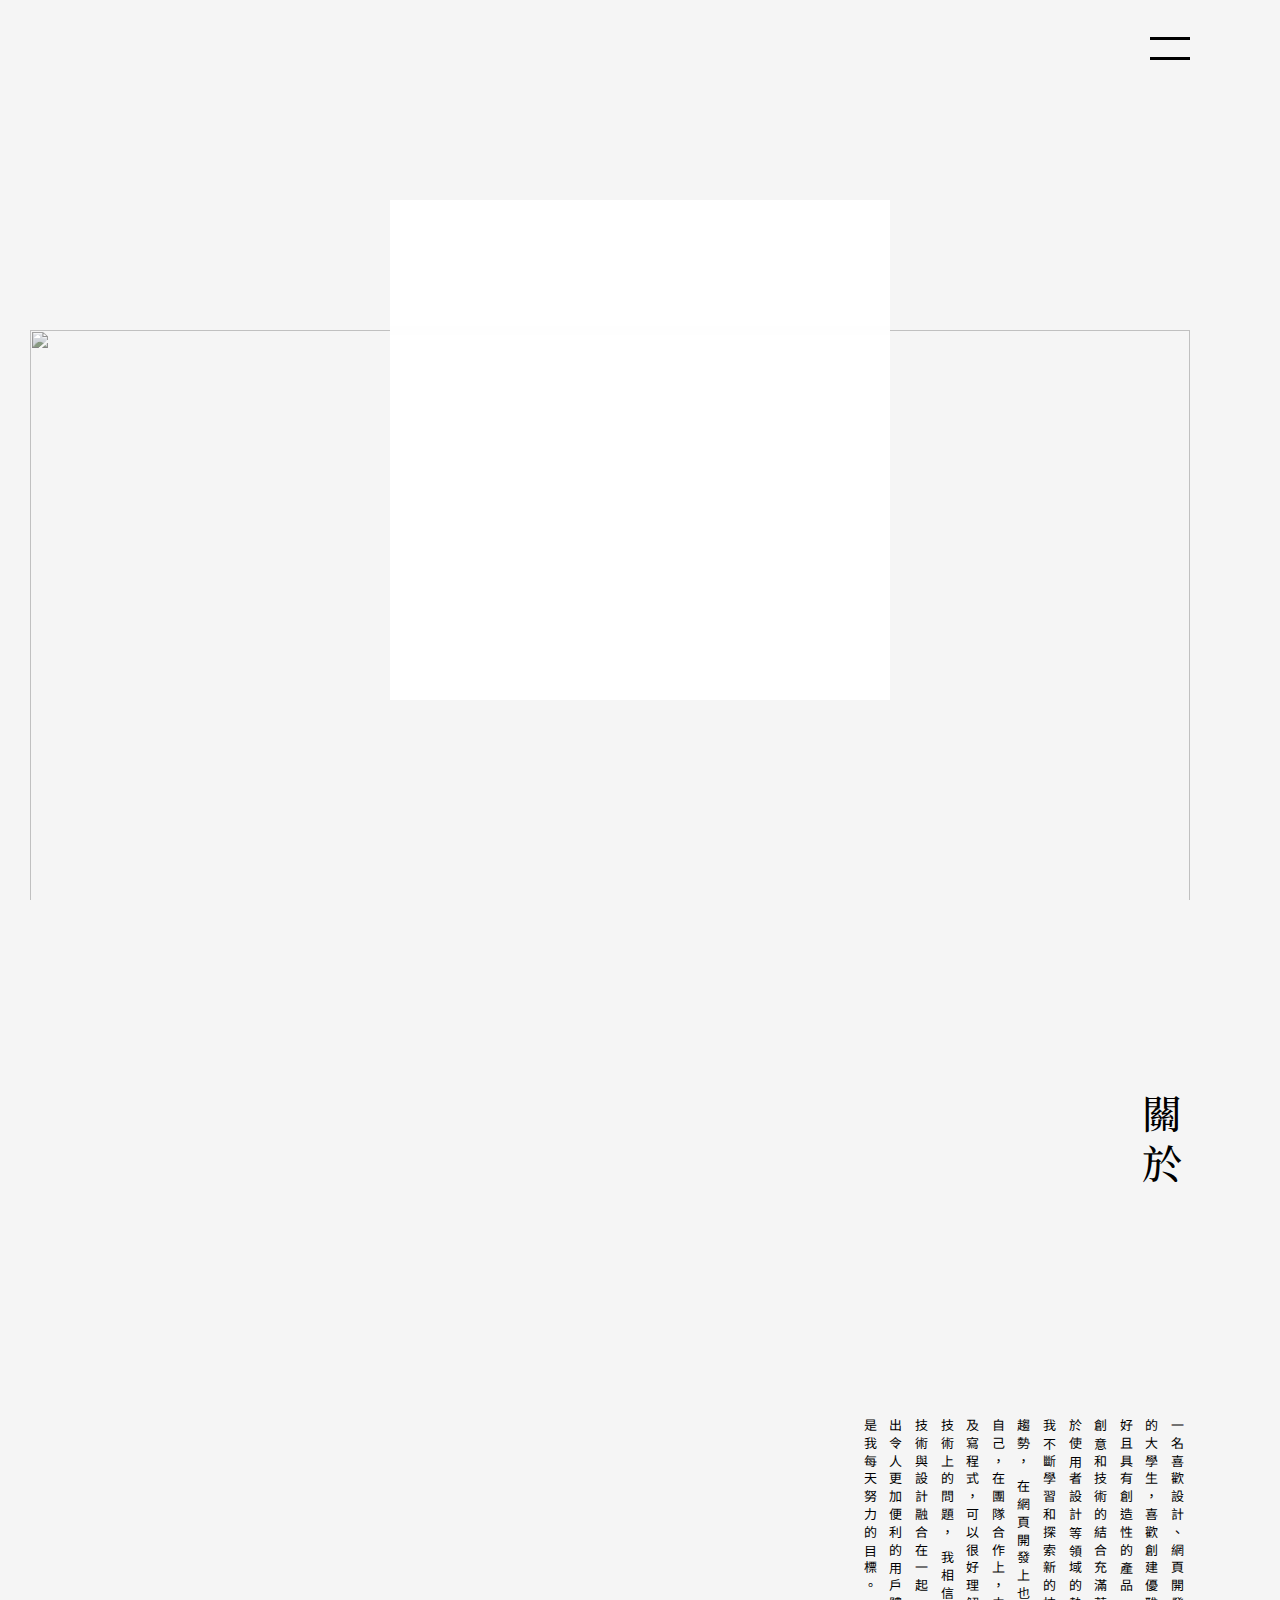
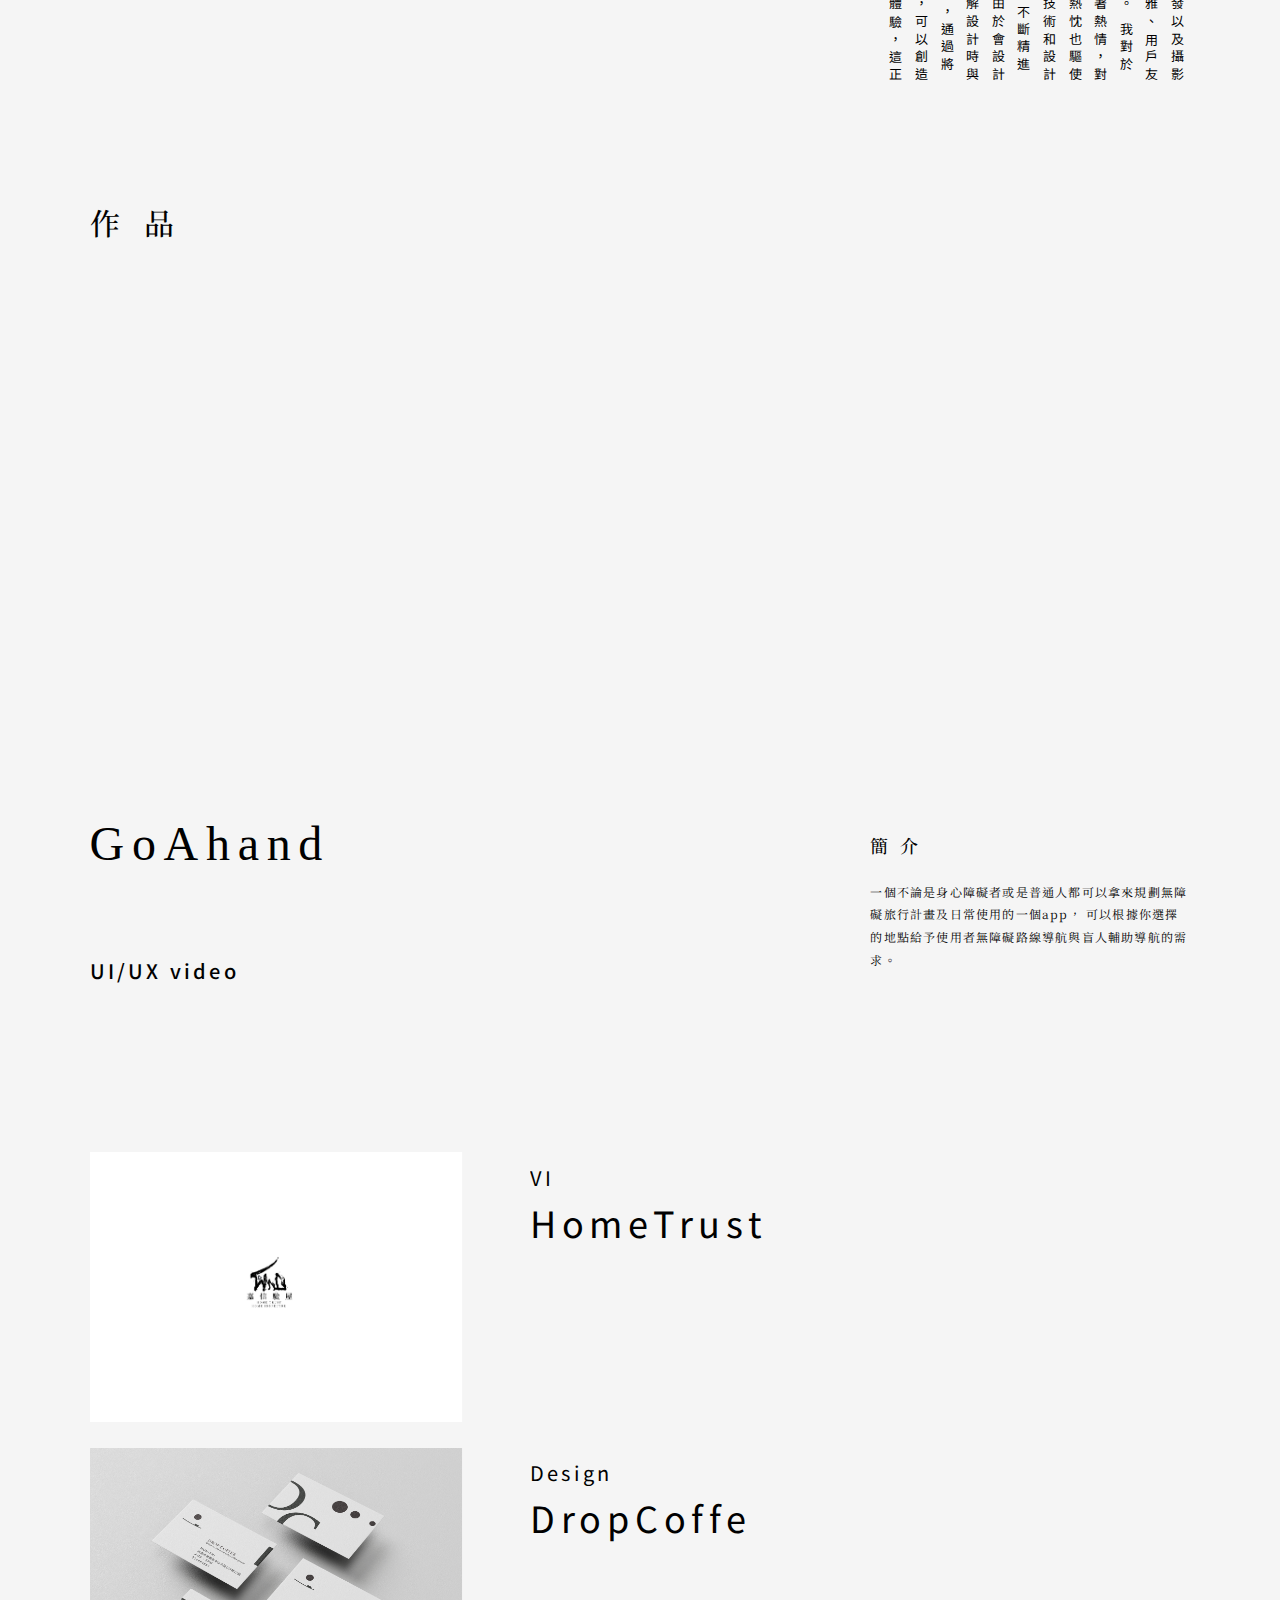
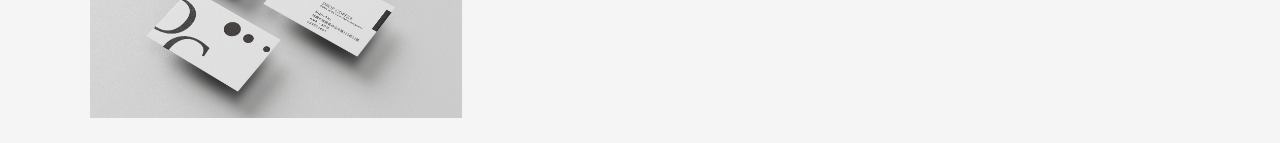
==== index.html @ 70785b29 "v.1.0.0" ====
<!DOCTYPE html>
<html lang="en">
<head>
    <meta charset="UTF-8">
    <meta name="viewport" content="width=device-width, initial-scale=1.0">
    <title>nagi</title>
    <link rel="stylesheet" href="style/init.css">
    <link rel="stylesheet" href="style/header.css">
    <link rel="stylesheet" href="style/HomePage/landinPage.css">
    <link rel="stylesheet" href="style/AboutPage/about.css">
    <link rel="stylesheet" href="style/HomePage/homePageWorks.css">
    <link rel="stylesheet" href="style/HomePage/mainWorks.css">
    <link rel="stylesheet" href="style/HomePage/secWorks.css">
</head>
<body>
    <header>
        <input type="checkbox" id="check" >
        <label  id="hamBox" for="check" onclick="handleF()">

            <div id="hamberger1"></div>
            <div id="hamberger2"></div>
        </label >
    </header>
    <div  class="headerPage">
        <div class="headerContentBox">
          
          <a href="#" >首頁</a>
          <a href="#" >Home</a>
        </div>
        <div class="headerContentBox">
          
            <a  href="#">關於</a>
            <a  href="#">ABout</a>
        </div>
        <div class="headerContentBox">
            <a  href="#" >作品</a>
            <a  href="#" >Works</a>
        </div>
        <div class="headerContentBox">
            <a href="#">聯絡</a>
            <a href="#">contact</a>
        </div>
        <div class="headerContentBox2">
            <a href="#">IG</a>
            <a href="#">Behance</a>
        </div>
    </div>

    <div class="lendingPage" >
        <img  class="scrollBox landingPageSpeed" src="assets/me_1.jpg" alt="" id="imgBox"   data-speed="3">
        <div id="textBox" class="scrollBox"  >
            <div id="textBoxTitle" class=" landingPageSpeed" data-speed="20">
              <h3>CHUN-CHIEH</h3>
              <h3>Liang</h3>
            </div>
            <div id="textBoxContent"  class=" landingPageSpeed" data-speed="10" >
              <h5>UX/UI</h5>
              <h5>Font-End Developer</h5>
            </div>
        </div>
    </div>

    <div id="homePageAbout" >
        <p id="homePageTittle" >關於</p>
        <p id="homePageContent">
            一名喜歡設計、網頁開發以及攝影的大學生，喜歡創建優雅、用戶友好且具有創造性的產品。
            我對於創意和技術的結合充滿著熱情，對於使用者設計等領域的熱忱也驅使我不斷學習和探索新的技術和設計趨勢，
            在網頁開發上也不斷精進自己，在團隊合作上，由於會設計及寫程式，可以很好理解設計時與技術上的問題，
            我相信，通過將技術與設計融合在一起，可以創造出令人更加便利的用戶體驗，這正是我每天努力的目標。
        </p>
    </div>
    <div id="homePageWorks">
        <p id="homePageWorksBigTitle">作品</p>

        <div class="MainworkTwoBox">
            <div class="MainWork">
                <a href="#" class="MainWorkVideoBox">
                    <p class="MainWorkVideoMore">more</p>
                    <video src="assets/video/goAhand_1.mp4" autoplay muted loop></video>
                </a>
        
                <a  class="MainWorkContent">
                    <div class="MainworkTitleBox">
                        <p class="MainworkTitleMain">GoAhand</p>
                        <p class="MainworkTitleSub">UI/UX video</p>
                    </div>
                    <div class="MainworkConceptBox">
                        <p class="MainworkConcept">簡介</p>
                        <p class="MainworkConceptContent">
                            一個不論是身心障礙者或是普通人都可以拿來規劃無障礙旅行計畫及日常使用的一個app，
                            可以根據你選擇的地點給予使用者無障礙路線導航與盲人輔助導航的需求。
        
                        </p>
                    </div>
                </a>
            </div>
        </div>
    
        <div class="sec">
            <div class="secWork" id="secWork1" >
                <a href="#" class="secWorkVideoBox secWorkSpeed1" data-speed="1.5">
                    <img src="assets/images/VI/HomeTrust/VI.jpg" alt="">
                </a>
                <a href="#" class="secWorkContentBox secWorkSpeed1" data-speed="1.5">
                    <p class="secWorkSubTitle">VI</p>
                    <p class="secWorkTitle">HomeTrust</p>
    
                    <div class="secWorkMore">更多</div>
    
    
                </a>
            </div>
        </div>

        <div class="sec">
            <div class="secWork" id="secWork2" >
                <a href="#" class="secWorkVideoBox secWorkSpeed2" data-speed="1.5">
                    <img src="assets/images/VI/Drop/Drop16.jpg" alt="">
                </a>
                <a href="#" class="secWorkContentBox secWorkSpeed2" data-speed="1.5">
                    <p class="secWorkSubTitle">Design</p>
                    <!-- <p class="secWorkTitle" style="font-family: Noto Serif TC">楓茶米</p> -->
                    <p class="secWorkTitle" >DropCoffe</p>
                    <div class="secWorkMore">更多</div>


                </a>
            </div>
        </div>
    </div>


    




    <script src="https://cdn.jsdelivr.net/npm/gsap@3.12.5/dist/gsap.min.js"></script>
    <script src="https://cdn.jsdelivr.net/npm/gsap@3.12.5/dist/ScrollTrigger.min.js"></script>
    <script src="https://unpkg.com/@studio-freight/lenis@1.0.42/dist/lenis.min.js"></script> 
    <script src="js/init.js"></script>
    <script src="js/header.js"></script>
    <script src="js/HomePage/landingPage.js"></script>
    <script src="js/AboutPage/about.js"></script>
    <script src="js/HomePage/mainWorks.js"></script>
    <script src="js/HomePage/secWorks.js"></script>
</body>
</html>
---- style/init.css ----
@import url("https://fonts.googleapis.com/css2?family=Noto+Sans+TC:wght@100..900&family=Noto+Serif+TC&display=swap");
@import url("https://fonts.googleapis.com/css2?family=Noto+Sans+TC:wght@100..900&display=swap");
html.lenis, html.lenis body {
  height: auto;
}

.lenis.lenis-smooth {
  scroll-behavior: auto !important;
}

.lenis.lenis-smooth [data-lenis-prevent] {
  overscroll-behavior: contain;
}

.lenis.lenis-stopped {
  overflow: hidden;
}

.lenis.lenis-scrolling iframe {
  pointer-events: none;
}

* {
  padding: 0;
  margin: 0;
  box-sizing: border-box;
}

body {
  background-color: #F5F5F5;
}/*# sourceMappingURL=init.css.map */
---- style/header.css ----
header {
  /* overflow: hidden; */
  position: fixed;
  width: 100%;
  height: 40px;
  z-index: 20;
  display: flex;
  justify-content: flex-end;
  top: 0;
  left: 0;
}
header input {
  display: none;
  overflow: hidden;
}
header #hamBox {
  position: relative;
  width: 40px;
  height: 40px;
  /* background-color: aliceblue; */
  /* margin:3% 7% 0% 0%; */
  top: 3dvh;
  right: 7%;
  z-index: 20;
  cursor: pointer;
  /* &:active > #hamberger{
      background-color:chartreuse;
  } */
}
header #hamBox #hamberger1 {
  position: absolute;
  content: "";
  width: 40px;
  height: 3px;
  background-color: black;
  top: 10px;
  z-index: 20;
  transform: rotate(0deg);
  transition-property: top, transform;
  transition-delay: 0.5s, 0s;
  transition-duration: 1s;
}
header #hamBox #hamberger2 {
  position: absolute;
  content: "";
  top: 30px;
  width: 40px;
  height: 3px;
  background-color: black;
  z-index: 20;
  transform: rotate(0deg);
  transition-property: top, transform;
  transition-delay: 0.5s, 0s;
  transition-duration: 1s;
}
header input:checked + #hamBox > #hamberger1 {
  top: 20px;
  transform: rotate(45deg);
  /* transition-property:top,transform;

  transition-duration:1s ; */
  transition-delay: 0s, 0.5s;
}
header input:checked + #hamBox > #hamberger2 {
  top: 20px;
  transform: rotate(-45deg);
  transition-delay: 0s, 0.5s;
}

.headerPage {
  overflow: hidden;
  width: 100%;
  opacity: 0;
  height: 0dvh;
  padding: 0;
  margin: 0;
  position: fixed;
  top: 0;
  z-index: 9;
  background-color: #F5F5F5;
  font-family: "Noto Serif TC", serif;
  display: flex;
  flex-direction: column;
  justify-content: flex-end;
  align-items: flex-end;
  /* animation */
  transition-property: opacity, height;
  transition-delay: 0.1s, 0s;
  transition-duration: 1s;
}
.headerPage .headerContentBox {
  position: relative;
  /* background-color: violet; */
  width: 100dvw;
  /* height: 20dvh; */
  display: flex;
  flex-direction: column;
  /* justify-content: end; */
  align-items: flex-end;
  right: 7%;
  bottom: 3dvh;
  color: black;
}
.headerPage .headerContentBox a {
  width: 50%;
  list-style: none;
  color: black;
  text-decoration: none;
  display: flex;
  justify-content: flex-end;
}
.headerPage .headerContentBox a:nth-child(1) {
  position: relative;
  font-size: 20px;
  font-style: normal;
  font-weight: 400;
  line-height: normal;
  letter-spacing: 15px;
  left: 15px;
  margin: 0;
}
.headerPage .headerContentBox a:nth-child(2) {
  position: relative;
  font-size: 20px;
  font-style: normal;
  font-weight: 400;
  line-height: normal;
  letter-spacing: 3px;
  margin: 0;
}
.headerPage .headerContentBox + .headerContentBox {
  margin-top: 7dvh;
}
.headerPage .headerContentBox2 {
  /* background-color: violet; */
  position: relative;
  width: 20dvw;
  /* background-color: antiquewhite; */
  height: 10dvh;
  display: flex;
  flex-direction: row;
  justify-content: flex-end;
  align-items: flex-end;
  /* margin: 0% 7% 3% 0%;*/
  right: 7%;
  bottom: 4dvh;
}
.headerPage .headerContentBox2 a {
  width: 50%;
  list-style: none;
  color: black;
  text-decoration: none;
  display: flex;
  justify-content: flex-end;
  position: relative;
  font-size: 16px;
  font-style: normal;
  font-weight: 400;
  line-height: normal;
  letter-spacing: 3px;
  margin: 0;
  padding: 0;
}
.headerPage .headerContentBox2 a + a {
  margin: 0 0px 0 40px;
}
@media (max-width: 992px) {
  .headerPage .headerContentBox2 a + a {
    margin: 0 0px 0 80px;
  }
}
@media (max-width: 576px) {
  .headerPage .headerContentBox2 a + a {
    margin: 0 1px 0 100px;
  }
}

.headerPageAct {
  height: 100dvh;
  opacity: 1;
  transition-property: opacity, height;
  transition-delay: 0s, 0.1s;
  transition-duration: 1s;
}/*# sourceMappingURL=header.css.map */
---- style/HomePage/landinPage.css ----
.lendingPage {
  overflow: hidden;
  background-color: #F5F5F5;
  width: 100%;
  height: 100dvh;
  overflow: hidden;
  position: relative;
  display: flex;
  justify-content: center;
  align-items: center;
}
.lendingPage img {
  height: calc(100dvh - 60px);
  width: calc(100% - 60px);
  -o-object-fit: cover;
     object-fit: cover;
  filter: grayscale(80%);
  position: absolute;
  background-position: bottom center;
}
.lendingPage #textBox {
  width: 500px;
  height: 500px;
  background: rgba(255, 255, 255, 0.93);
  -webkit-backdrop-filter: blur(3.4500000477px);
          backdrop-filter: blur(3.4500000477px);
  position: relative;
  margin: 0%;
  padding: 2% 3% 3% 3%;
  overflow: hidden;
  display: flex;
  flex-direction: column;
  justify-content: space-between;
  background-position: bottom center;
}
.lendingPage #textBox #textBoxTitle {
  width: 100%;
  height: 20%;
  margin: 0%;
  position: relative;
}
.lendingPage #textBox #textBoxTitle h3 {
  margin: 0%;
  padding: 0%;
  font-size: 2.5rem;
  letter-spacing: 0.1rem;
  font-family: "Noto Sans TC", sans-serif;
}
.lendingPage #textBox #textBoxContent {
  width: 100%;
  height: 30%;
  display: flex;
  flex-direction: column;
  justify-content: flex-end;
  align-items: flex-end;
  position: relative;
}
.lendingPage #textBox #textBoxContent h5 {
  margin: 0%;
  padding: 0%;
  font-size: 1.5rem;
  letter-spacing: 0.1rem;
  font-family: "Noto Sans TC", sans-serif;
}/*# sourceMappingURL=landinPage.css.map */
---- style/AboutPage/about.css ----
#homePageAbout {
  background-color: #F5F5F5;
  width: 100%;
  height: 100dvh;
  display: flex;
  flex-direction: column;
  align-items: flex-end;
  justify-content: space-around;
  overflow: hidden;
}
#homePageAbout #homePageTittle {
  /* background-color: green; */
  position: relative;
  right: 7%;
  margin: 0;
  writing-mode: vertical-lr;
  width: 20%;
  height: 20%;
  letter-spacing: 0.6rem;
  font-family: "Noto Serif TC";
  font-size: 40px;
  font-style: normal;
  font-weight: 500;
  display: flex;
  align-items: flex-end;
  justify-content: flex-end;
}
@media (max-width: 576px) {
  #homePageAbout #homePageTittle {
    font-size: 36px;
  }
}
#homePageAbout #homePageContent {
  /* background-color: green; */
  right: 7%;
  position: relative;
  width: 20%;
  height: 30%;
  margin: 0;
  writing-mode: vertical-rl;
  font-family: "Noto Sans TC";
  font-size: 13px;
  font-style: normal;
  letter-spacing: 0.3rem;
  line-height: 1.6rem;
}
@media (max-width: 576px) {
  #homePageAbout #homePageContent {
    font-size: 12px;
    width: 80%;
    height: 40%;
    letter-spacing: 0.3rem;
    line-height: 1.4rem;
    writing-mode: horizontal-tb;
  }
}
@media (max-width: 280px) {
  #homePageAbout #homePageContent {
    font-size: 10px;
    width: 80%;
    height: 40%;
    letter-spacing: 0.3rem;
    line-height: 1.4rem;
    writing-mode: horizontal-tb;
  }
}/*# sourceMappingURL=about.css.map */
---- style/HomePage/homePageWorks.css ----
#homePageWorks {
  position: relative;
  width: 100%;
  overflow: hidden;
  background-color: #F5F5F5;
}
#homePageWorks #homePageWorksBigTitle {
  /* background-color: yellow; */
  overflow: hidden;
  width: 100%;
  display: flex;
  align-items: flex-start;
  height: 15dvh;
  position: relative;
  left: 7%;
  padding: 0;
  margin: 0;
  font-family: "Noto Serif TC";
  font-size: 30px;
  font-style: normal;
  font-weight: 500;
  letter-spacing: 24.84px;
}
@media (max-width: 768px) {
  #homePageWorks #homePageWorksBigTitle {
    align-items: center;
  }
}/*# sourceMappingURL=homePageWorks.css.map */
---- style/HomePage/mainWorks.css ----
.MainworkTwoBox {
  position: relative;
  width: 100%;
  /* height: 100dvh; */
  overflow: hidden;
  margin-bottom: 15dvh;
}
@media (max-width: 992px) {
  .MainworkTwoBox {
    margin-bottom: 10dvh;
  }
}
@media (max-width: 768px) {
  .MainworkTwoBox {
    margin-bottom: 5dvh;
  }
}
@media (max-width: 576px) {
  .MainworkTwoBox {
    margin-bottom: 0dvh;
    /* height: 50dvh; */
  }
}
.MainworkTwoBox .MainWork {
  position: relative;
  width: 100%;
  /* height: 100dvh; */
  overflow: hidden;
  display: flex;
  flex-direction: column;
  justify-content: center;
  align-items: center;
}
.MainworkTwoBox .MainWork .MainWorkVideoBox {
  position: relative;
  width: 86%;
  height: 35dvw;
  overflow: hidden;
  display: flex;
  border-radius: 50px;
  justify-content: center;
  align-items: center;
  color: #000;
  text-decoration: none;
}
@media (max-width: 576px) {
  .MainworkTwoBox .MainWork .MainWorkVideoBox {
    border-radius: 15px;
  }
}
.MainworkTwoBox .MainWork .MainWorkVideoBox .MainWorkVideoMore {
  opacity: 0;
  position: absolute;
  display: flex;
  justify-content: center;
  align-items: center;
  right: 3%;
  bottom: 5%;
  z-index: 5;
  color: rgba(255, 255, 255, 0.8039215686);
  margin: 0;
  font-family: "Noto Sans TC";
  font-size: 16px;
  font-style: normal;
  font-weight: 300;
  line-height: 190%; /* 38px */
  letter-spacing: 1px;
  background-color: rgba(0, 0, 0, 0.6274509804);
  /* padding: 2px 20px 2px 20px; */
  height: 80px;
  width: 80px;
  border-radius: 100%;
  transition: opacity 0.5s ease-in-out;
}
@media (max-width: 768px) {
  .MainworkTwoBox .MainWork .MainWorkVideoBox .MainWorkVideoMore {
    font-size: 14px;
    height: 60px;
    width: 60px;
  }
}
@media (max-width: 576px) {
  .MainworkTwoBox .MainWork .MainWorkVideoBox .MainWorkVideoMore {
    font-size: 10px;
    height: 50px;
    width: 50px;
  }
}
.MainworkTwoBox .MainWork .MainWorkVideoBox .MainWorkVideoMore:hover + video {
  transform: scale(1.05);
  filter: grayscale(0%);
}
.MainworkTwoBox .MainWork .MainWorkVideoBox video {
  position: relative;
  width: 100%;
  height: auto;
  border-radius: 25px;
  bottom: 32%;
  background-position: bottom bottom;
  -o-object-fit: fill;
     object-fit: fill;
  border-radius: 50px;
  filter: grayscale(95%);
  transform: scale(1);
  transition: all 1s ease-in-out;
}
@media (max-width: 576px) {
  .MainworkTwoBox .MainWork .MainWorkVideoBox video {
    border-radius: 15px;
  }
}
.MainworkTwoBox .MainWork .MainWorkVideoBox video:hover {
  transform: scale(1.05);
  filter: grayscale(0%);
}
.MainworkTwoBox .MainWork .MainWorkVideoBox:hover .MainWorkVideoMore {
  opacity: 1;
}
.MainworkTwoBox .MainWork .MainWorkContent {
  width: 100%;
  height: 20dvh;
  position: relative;
  text-decoration: none;
  color: black;
  display: flex;
  flex-direction: row;
  justify-content: space-between;
  align-items: center;
  margin: 3dvh 0dvh 3dvh 0dvh;
}
@media (max-width: 768px) {
  .MainworkTwoBox .MainWork .MainWorkContent {
    height: 20dvh;
  }
}
@media (max-width: 576px) {
  .MainworkTwoBox .MainWork .MainWorkContent {
    height: 24dvh;
    flex-direction: column;
    justify-content: space-evenly;
    margin: 0%;
  }
}
@media (max-width: 376px) {
  .MainworkTwoBox .MainWork .MainWorkContent {
    height: 30dvh;
    flex-direction: column;
    justify-content: space-evenly;
    margin: 0%;
  }
}
.MainworkTwoBox .MainWork .MainWorkContent .MainworkTitleBox {
  position: relative;
  width: 40%;
  height: 100%;
  display: flex;
  flex-direction: column;
  justify-content: space-between;
  left: 7%;
}
@media (max-width: 576px) {
  .MainworkTwoBox .MainWork .MainWorkContent .MainworkTitleBox {
    width: 100%;
    height: 20%;
  }
}
.MainworkTwoBox .MainWork .MainWorkContent .MainworkTitleBox .MainworkTitleMain {
  font-family: "Noto Sans SC";
  font-size: 48px;
  font-style: normal;
  font-weight: 500;
  line-height: 140%; /* 67.2px */
  letter-spacing: 7.68px;
  margin: 0%;
}
@media (max-width: 992px) {
  .MainworkTwoBox .MainWork .MainWorkContent .MainworkTitleBox .MainworkTitleMain {
    font-size: 40px;
  }
}
@media (max-width: 768px) {
  .MainworkTwoBox .MainWork .MainWorkContent .MainworkTitleBox .MainworkTitleMain {
    font-size: 36px;
  }
}
@media (max-width: 576px) {
  .MainworkTwoBox .MainWork .MainWorkContent .MainworkTitleBox .MainworkTitleMain {
    font-size: 32px;
  }
}
@media (max-width: 376px) {
  .MainworkTwoBox .MainWork .MainWorkContent .MainworkTitleBox .MainworkTitleMain {
    font-size: 20px;
  }
}
.MainworkTwoBox .MainWork .MainWorkContent .MainworkTitleBox .MainworkTitleSub {
  margin: 0%;
  color: #000;
  font-family: "Noto Sans TC";
  font-size: 20px;
  font-style: normal;
  font-weight: 500;
  line-height: 190%; /* 38px */
  letter-spacing: 3.2px;
}
@media (max-width: 992px) {
  .MainworkTwoBox .MainWork .MainWorkContent .MainworkTitleBox .MainworkTitleSub {
    font-size: 16px;
  }
}
@media (max-width: 768px) {
  .MainworkTwoBox .MainWork .MainWorkContent .MainworkTitleBox .MainworkTitleSub {
    font-size: 14px;
  }
}
@media (max-width: 576px) {
  .MainworkTwoBox .MainWork .MainWorkContent .MainworkTitleBox .MainworkTitleSub {
    font-size: 10px;
  }
}
@media (max-width: 376px) {
  .MainworkTwoBox .MainWork .MainWorkContent .MainworkTitleBox .MainworkTitleSub {
    font-size: 10px;
  }
}
.MainworkTwoBox .MainWork .MainWorkContent .MainworkConceptBox {
  position: relative;
  right: 7%;
  width: 25%;
  height: 100%;
  display: flex;
  flex-direction: column;
  justify-content: space-evenly;
  align-items: flex-start;
}
@media (max-width: 992px) {
  .MainworkTwoBox .MainWork .MainWorkContent .MainworkConceptBox {
    width: 25%;
  }
}
@media (max-width: 768px) {
  .MainworkTwoBox .MainWork .MainWorkContent .MainworkConceptBox {
    width: 30%;
  }
}
@media (max-width: 576px) {
  .MainworkTwoBox .MainWork .MainWorkContent .MainworkConceptBox {
    width: 86%;
    height: 40%;
    right: 0%;
    left: 0%;
  }
}
@media (max-width: 376px) {
  .MainworkTwoBox .MainWork .MainWorkContent .MainworkConceptBox {
    width: 86%;
    height: 40%;
    right: 0%;
    left: 0%;
  }
}
.MainworkTwoBox .MainWork .MainWorkContent .MainworkConceptBox .MainworkConcept {
  margin: 0;
  padding: 0;
  color: #000;
  font-family: "Noto Serif TC";
  font-size: 18px;
  font-style: normal;
  font-weight: 500;
  line-height: 190%; /* 60.8px */
  letter-spacing: 11.2px;
}
@media (max-width: 992px) {
  .MainworkTwoBox .MainWork .MainWorkContent .MainworkConceptBox .MainworkConcept {
    font-size: 16px;
  }
}
.MainworkTwoBox .MainWork .MainWorkContent .MainworkConceptBox .MainworkConceptContent {
  margin: 0;
  color: #000;
  font-family: "Noto Serif TC";
  font-size: 12px;
  font-style: normal;
  font-weight: 400;
  line-height: 190%; /* 30.4px */
  letter-spacing: 1.2px;
}
@media (max-width: 992px) {
  .MainworkTwoBox .MainWork .MainWorkContent .MainworkConceptBox .MainworkConceptContent {
    font-size: 10px;
  }
}
@media (max-width: 376px) {
  .MainworkTwoBox .MainWork .MainWorkContent .MainworkConceptBox .MainworkConceptContent {
    font-size: 8px;
  }
}/*# sourceMappingURL=mainWorks.css.map */
---- style/HomePage/secWorks.css ----
.sec {
  margin: 2% 0% 2% 0%;
}
.sec .secWork {
  left: 7%;
  position: relative;
  width: 86%;
  height: 35dvh;
  overflow: hidden;
  background-color: #F5F5F5;
  display: flex;
  justify-content: space-between;
  align-items: center;
  transition: 0.3s ease-in-out;
  cursor: pointer;
  border-radius: 0px;
}
@media (max-width: 1420px) {
  .sec .secWork {
    height: 30dvh;
  }
}
@media (max-width: 1200px) {
  .sec .secWork {
    height: 25dvh;
  }
}
@media (max-width: 992px) {
  .sec .secWork {
    height: 20dvh;
  }
}
@media (max-width: 768px) {
  .sec .secWork {
    height: 80dvh;
    flex-direction: column;
    justify-content: space-evenly;
  }
}
.sec .secWork:hover {
  background-color: #b7b7b7;
  border-radius: 20px;
}
@media (max-width: 768px) {
  .sec .secWork:hover {
    border-radius: 0px;
    background-color: #F5F5F5;
  }
}
.sec .secWork:hover .secWorkVideoBox {
  border-radius: 20px;
}
.sec .secWork:hover .secWorkVideoBox img {
  filter: grayscale(0%);
  transform: scale(1);
}
@media (min-width: 769px) {
  .sec .secWork:hover .secWorkContentBox .secWorkSubTitle {
    font-size: 24px;
  }
}
@media (min-width: 769px) {
  .sec .secWork:hover .secWorkContentBox .secWorkTitle {
    font-size: 40px;
  }
}
@media (min-width: 769px) {
  .sec .secWork:hover .secWorkContentBox .secWorkMore {
    transform: translateX(0px);
    opacity: 1;
  }
}
.sec .secWork .secWorkVideoBox {
  transition: 0.3s ease-in-out;
  position: relative;
  width: 33%;
  height: 100%;
  /* background-color: rgb(146, 87, 146); */
  /* overflow: hidden; */
}
@media (max-width: 768px) {
  .sec .secWork .secWorkVideoBox {
    width: 100%;
    height: 60%;
  }
}
@media (max-width: 576px) {
  .sec .secWork .secWorkVideoBox {
    width: 100%;
    height: 45%;
  }
}
.sec .secWork .secWorkVideoBox img {
  /* width: 100%; */
  position: relative;
  width: 100%;
  height: 100%;
  -o-object-fit: cover;
     object-fit: cover;
  filter: grayscale(90%);
  transform: scale(1.05);
  transition: 0.4s ease-in-out;
}
.sec .secWork .secWorkContentBox {
  position: relative;
  width: 60%;
  height: 100%;
  text-decoration: none;
  color: #000;
  /* background-color: rgb(255, 68, 255); */
  overflow: hidden;
  display: flex;
  flex-direction: column;
}
@media (max-width: 768px) {
  .sec .secWork .secWorkContentBox {
    width: 100%;
    height: 28%;
  }
}
@media (max-width: 576px) {
  .sec .secWork .secWorkContentBox {
    width: 100%;
    height: 28%;
  }
}
.sec .secWork .secWorkContentBox .secWorkSubTitle {
  padding: 0 0 0 0;
  margin: 1% 0 0 0;
  width: 100%;
  height: 15%;
  /* background-color: rgb(212, 157, 212); */
  display: flex;
  color: #000;
  font-family: "Noto Sans TC";
  font-size: 20px;
  font-style: normal;
  font-weight: 400;
  line-height: 190%; /* 38px */
  letter-spacing: 3.2px;
  transition: 0.4s ease-in-out;
}
@media (max-width: 768px) {
  .sec .secWork .secWorkContentBox .secWorkSubTitle {
    font-size: 16px;
  }
}
.sec .secWork .secWorkContentBox .secWorkTitle {
  padding: 0;
  margin: 0;
  width: 100%;
  height: 65%;
  color: #000;
  /* background-color: rgb(212, 157, 212); */
  font-family: "Noto Sans TC";
  font-size: 36px;
  font-style: normal;
  font-weight: 400;
  line-height: 140%; /* 50.4px */
  letter-spacing: 5.76px;
  display: flex;
  transition: 0.4s ease-in-out;
}
@media (max-width: 768px) {
  .sec .secWork .secWorkContentBox .secWorkTitle {
    font-size: 28px;
  }
}
.sec .secWork .secWorkContentBox .secWorkMore {
  padding: 0;
  margin: 0 0 2% 0;
  width: 97%;
  height: 20%;
  transform: translateX(0px);
  transition: 0.4s ease-in-out;
  display: flex;
  opacity: 1;
  justify-content: flex-end;
  align-items: flex-end;
  color: #000;
  font-family: "Noto Serif TC";
  font-size: 16px;
  font-style: normal;
  font-weight: 400;
  line-height: 140%; /* 28px */
  letter-spacing: 13.8px;
}
@media (min-width: 769px) {
  .sec .secWork .secWorkContentBox .secWorkMore {
    transform: translateX(-20px);
    transition: 0.4s ease-in-out;
    opacity: 0;
  }
}
.sec .secWork .secWorkContentBox .secWorkMorebox {
  padding: 0;
  margin: 0;
  width: 100%;
  height: 20%;
  text-decoration: none;
}/*# sourceMappingURL=secWorks.css.map */
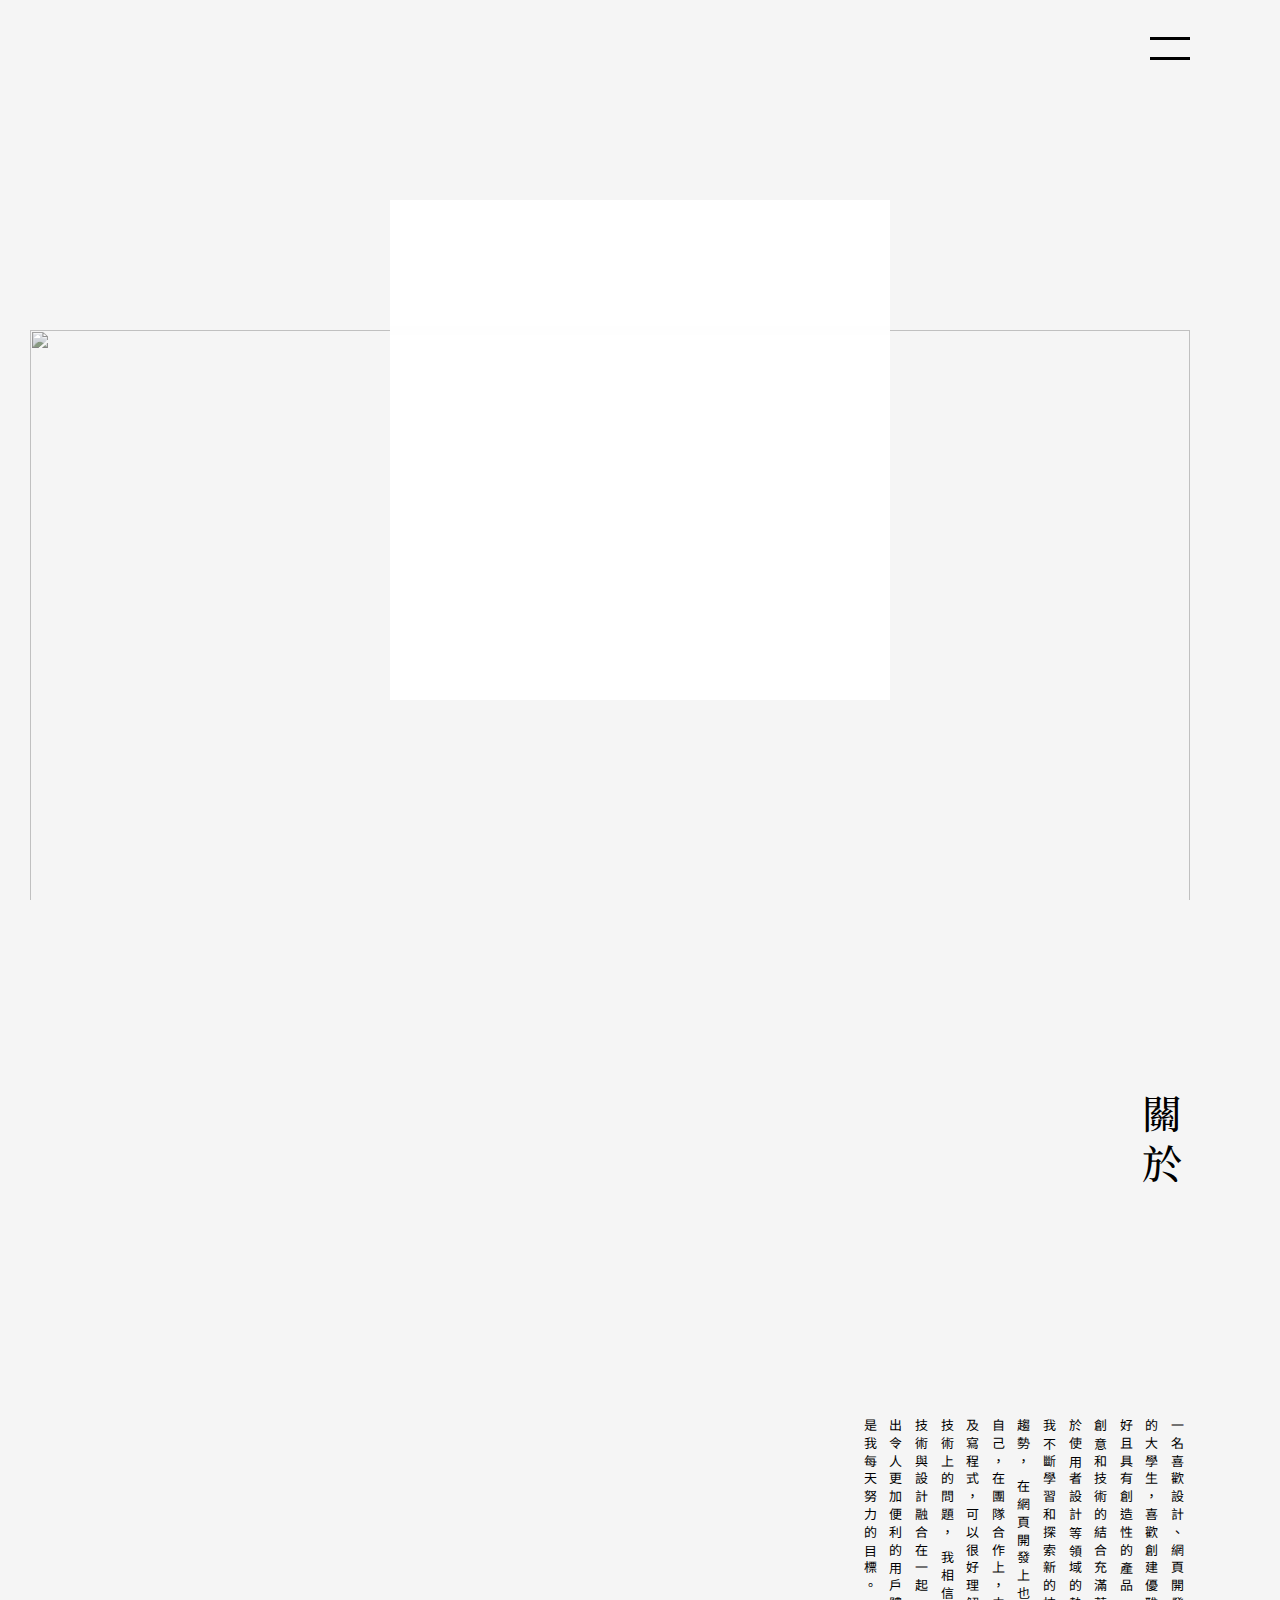
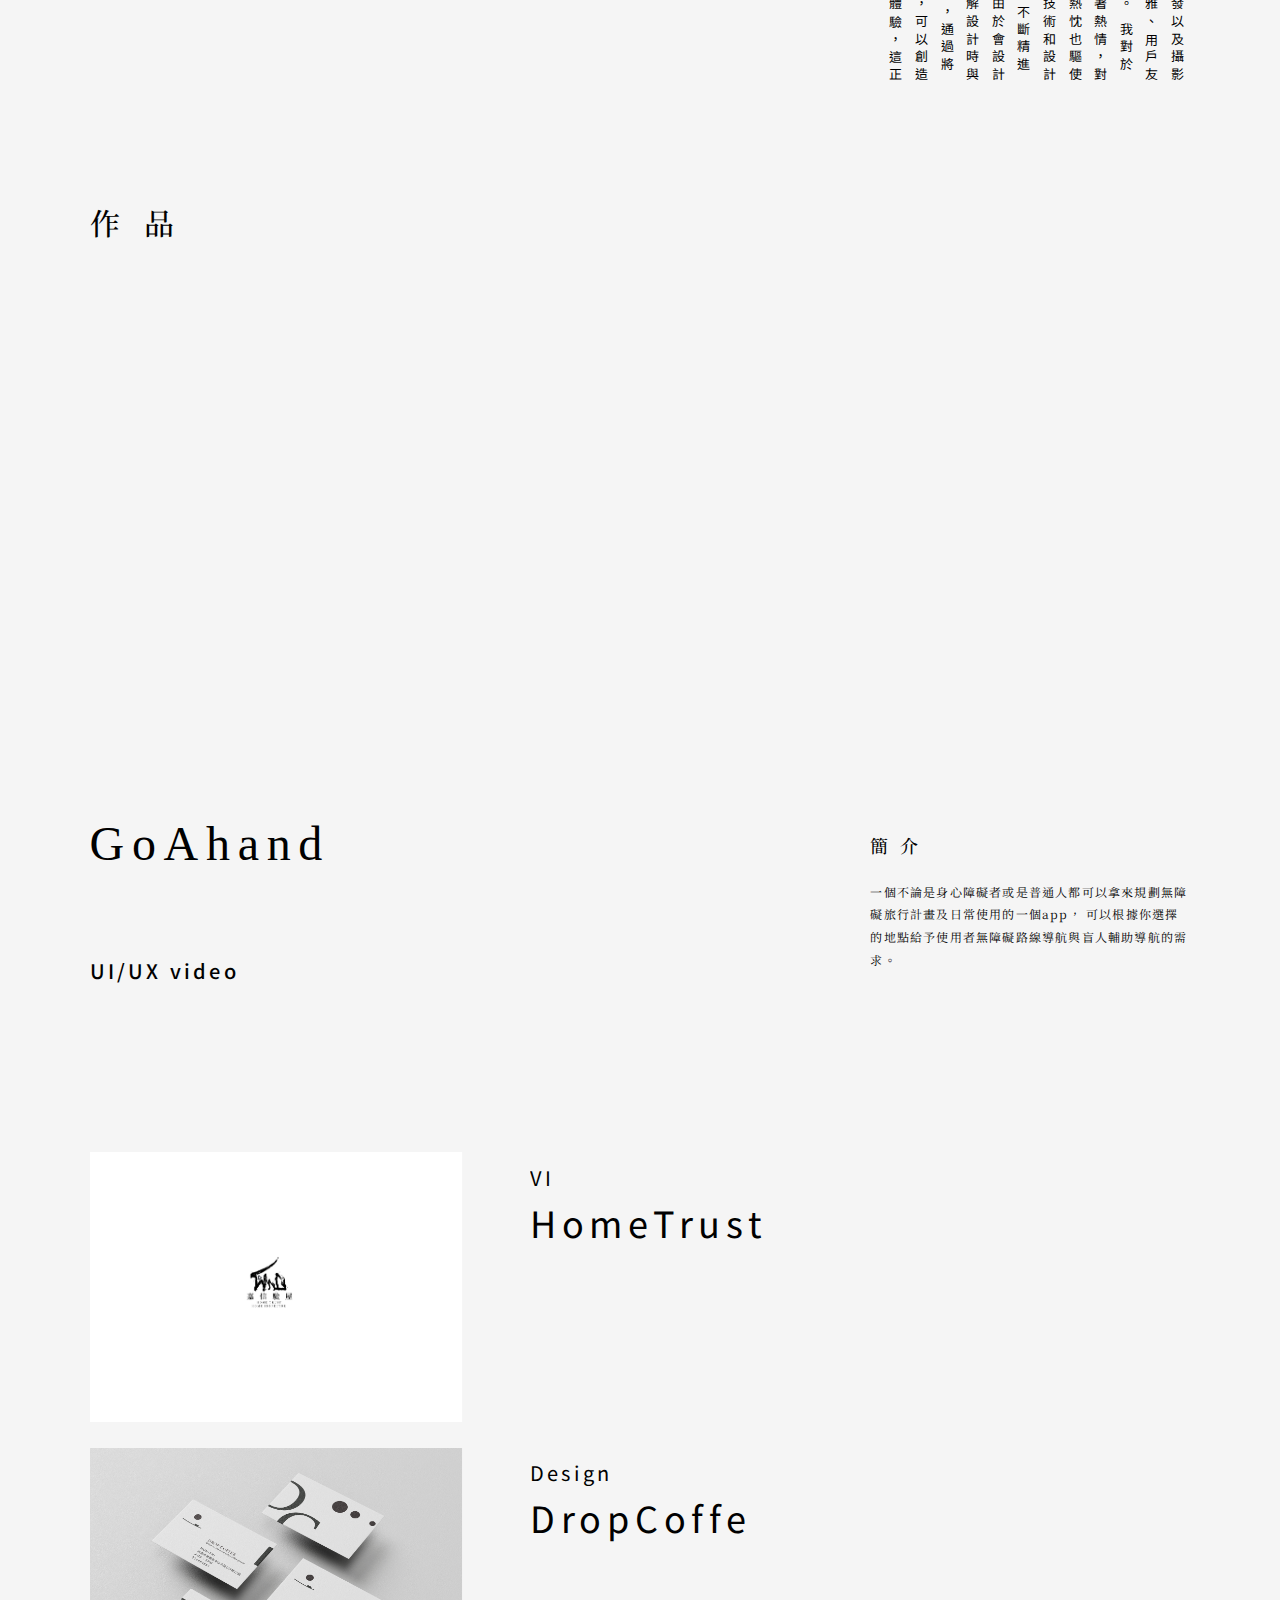
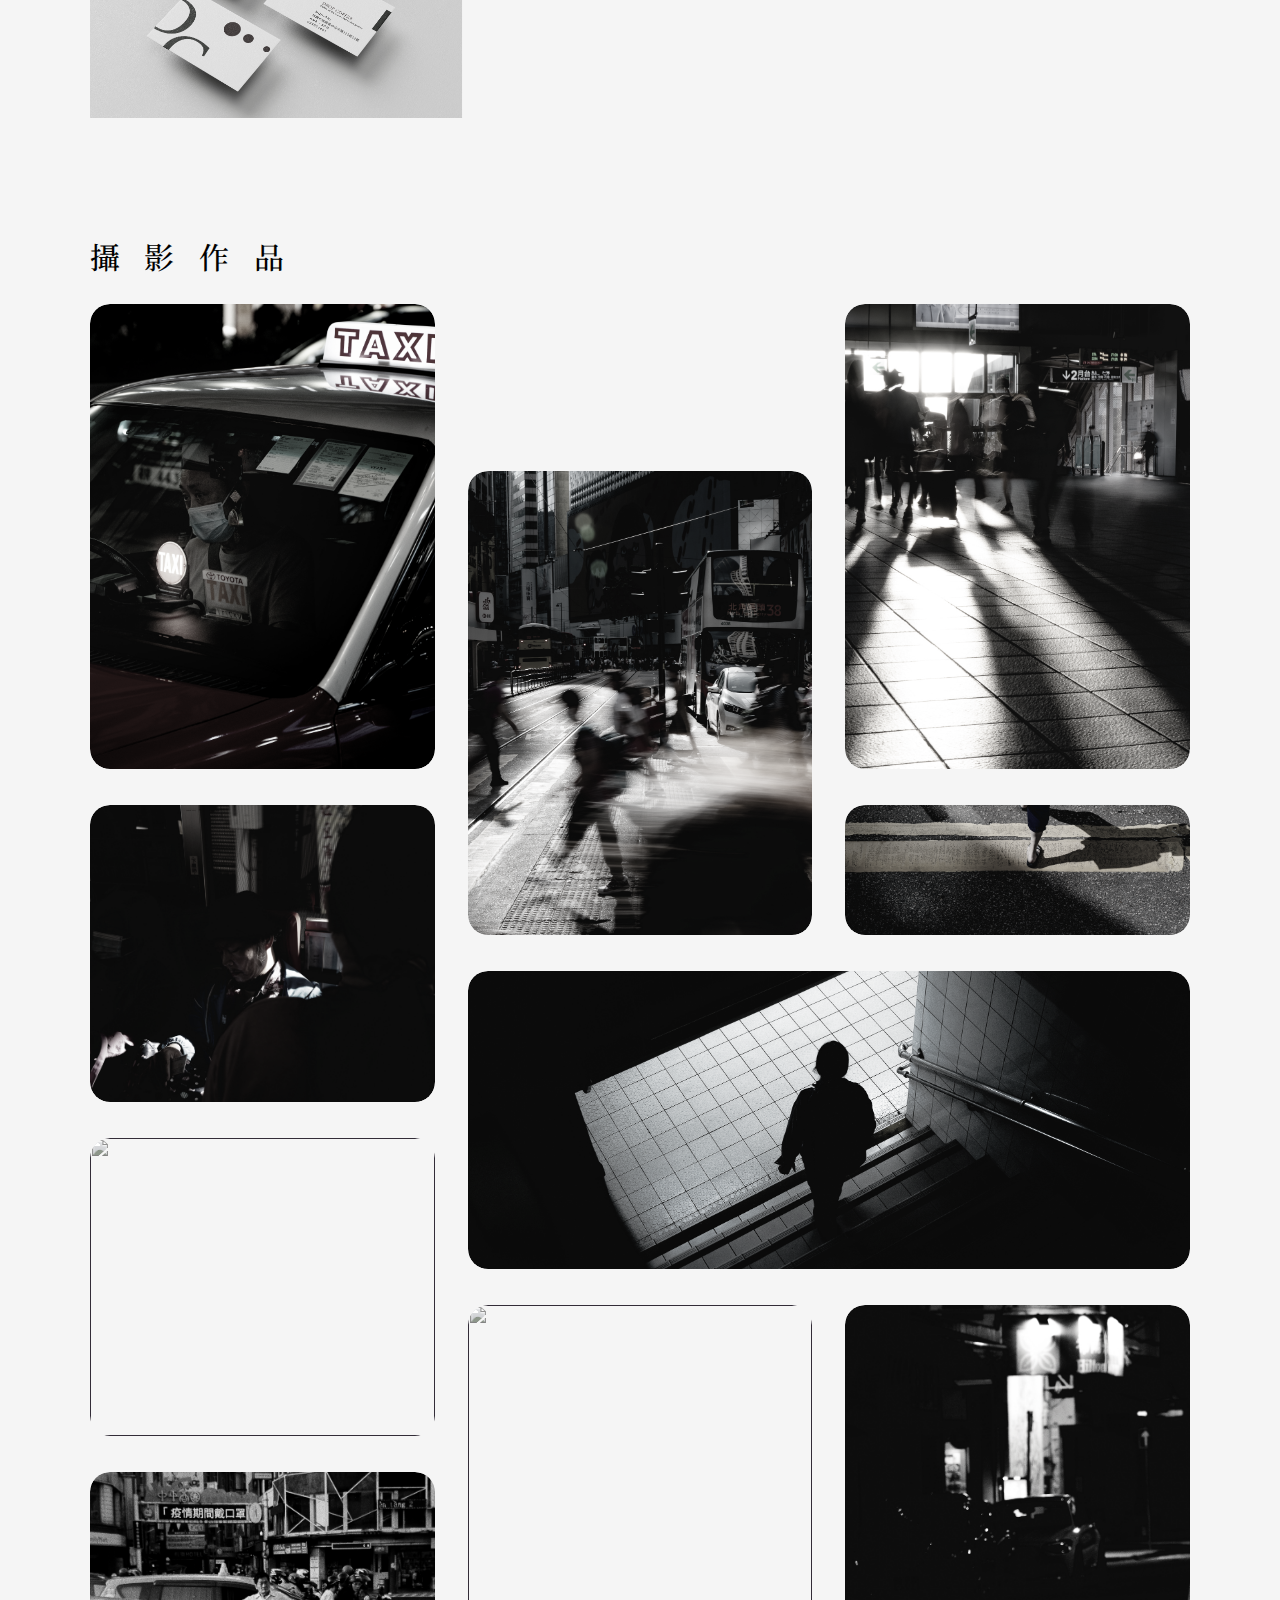
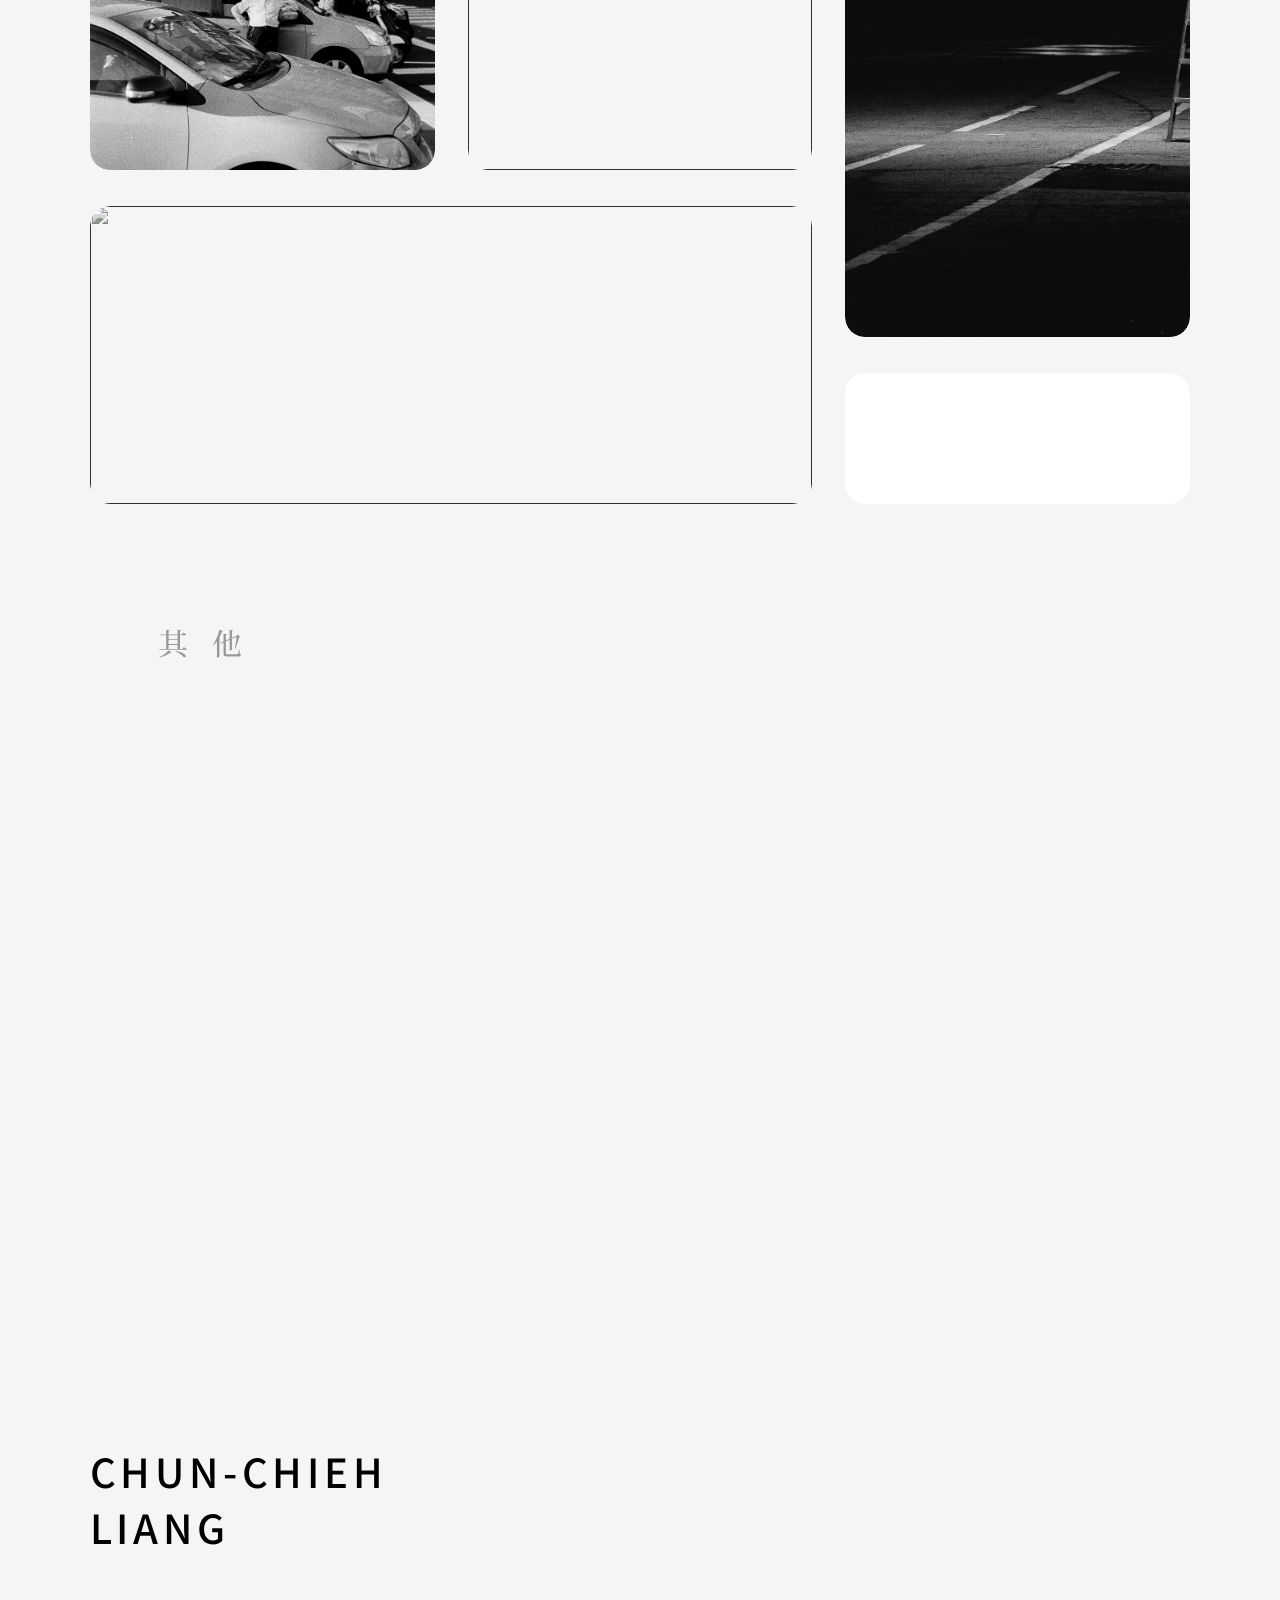
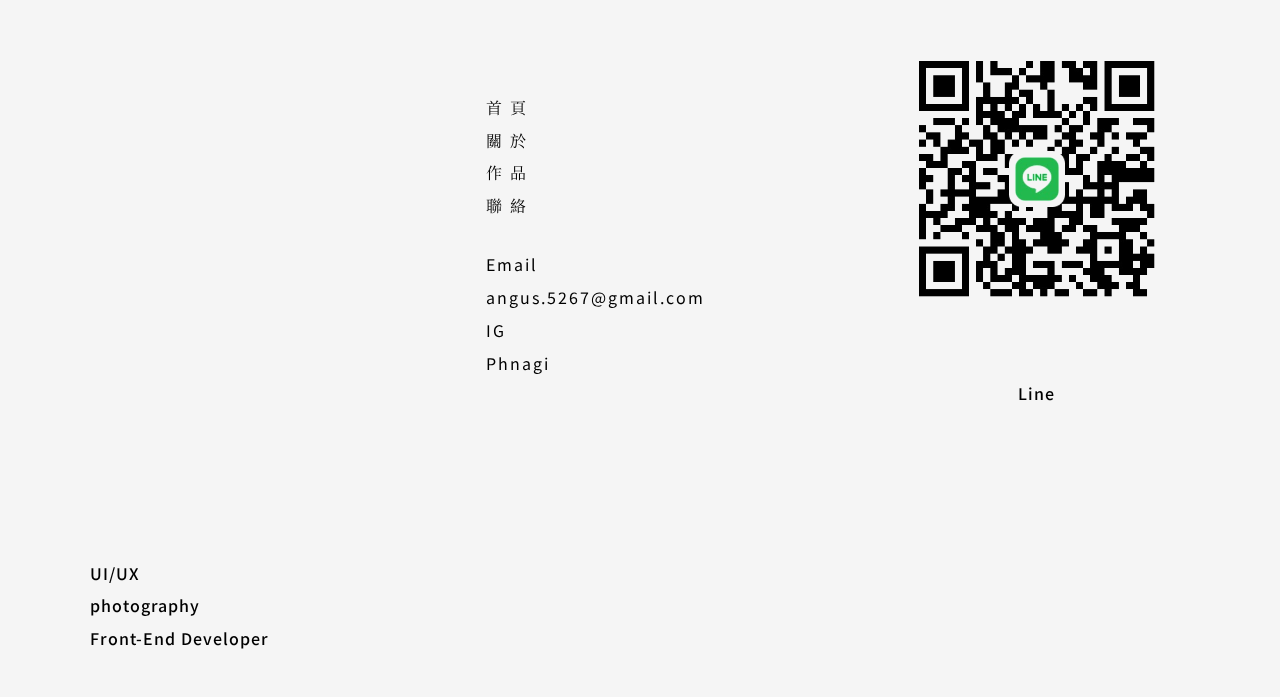
==== commit 1158921c: "v.1.1.0" ====
--- a/index.html
+++ b/index.html
@@ -11,6 +11,9 @@
     <link rel="stylesheet" href="style/HomePage/homePageWorks.css">
     <link rel="stylesheet" href="style/HomePage/mainWorks.css">
     <link rel="stylesheet" href="style/HomePage/secWorks.css">
+    <link rel="stylesheet" href="style/HomePage/homePageFlow.css">
+    <link rel="stylesheet" href="style/HomePage/homePageSkill.css">
+    <link rel="stylesheet" href="style/footer.css">
 </head>
 <body>
     <header>
@@ -24,21 +27,21 @@
     <div  class="headerPage">
         <div class="headerContentBox">
           
-          <a href="#" >首頁</a>
-          <a href="#" >Home</a>
+          <a href="index.html" >首頁</a>
+          <a href="index.html" >Home</a>
         </div>
         <div class="headerContentBox">
           
-            <a  href="#">關於</a>
-            <a  href="#">ABout</a>
+            <a  href="about.html">關於</a>
+            <a  href="about.html">ABout</a>
         </div>
         <div class="headerContentBox">
-            <a  href="#" >作品</a>
-            <a  href="#" >Works</a>
+            <a  href="work.html" >作品</a>
+            <a  href="work.html" >Works</a>
         </div>
         <div class="headerContentBox">
-            <a href="#">聯絡</a>
-            <a href="#">contact</a>
+            <a href="contact.html">聯絡</a>
+            <a href="contact.html">contact</a>
         </div>
         <div class="headerContentBox2">
             <a href="#">IG</a>
@@ -69,6 +72,7 @@
             我相信，通過將技術與設計融合在一起，可以創造出令人更加便利的用戶體驗，這正是我每天努力的目標。
         </p>
     </div>
+
     <div id="homePageWorks">
         <p id="homePageWorksBigTitle">作品</p>
 
@@ -129,8 +133,165 @@
         </div>
     </div>
 
-
-    
+    <div class="flowbox" >
+        <p class="flowTitle">攝影作品</p>
+        <div class="flow" >
+            <a href="" class="flowImgBox" id="fl-1" data-speed="1">
+                <img src="assets/images/photo/1.jpg" alt="">
+            </a>
+            <a href="" class="flowImgBox" id="fl-2" data-speed="2">
+                <img src="assets/images/photo/first.jpg" alt="">
+            </a >
+            <a href="" class="flowImgBox" id="fl-3" data-speed="3">
+                <img src="assets/images/photo/3.jpg" alt="">
+            </a>
+            <a href="" class="flowImgBox" id="fl-4" data-speed="6">
+                <img src="assets/images/photo/4.jpg" alt="">
+            </a>
+            <a href="" class="flowImgBox" id="fl-5" data-speed="4">
+                <img src="assets/images/photo/5.jpg" alt="">
+            </a >
+            <a href="" class="flowImgBox" id="fl-6" data-speed="10">
+                <img src="assets/images/photo/6.jpg" alt="">
+            </a>
+            <a href="" class="flowImgBox" id="fl-7" data-speed="7">
+                <img src="assets/images/photo/7.jpg" alt="">
+            </a>
+            <a href="" class="flowImgBox" id="fl-8" data-speed="5">
+                <img src="assets/images/photo/8.jpg" alt="">
+            </a >
+            <a href="" class="flowImgBox" id="fl-9" data-speed="8">
+                <img src="assets/images/photo/9.jpg" alt="">
+            </a>
+            <a href="" class="flowImgBox" id="fl-10" data-speed="10">
+                <img src="assets/images/photo/10.jpg" alt="">
+            </a>
+            <a href="" class="flowImgBox" id="fl-11" data-speed="7">
+                <img src="assets/images/photo/11.jpg" alt="">
+            </a >
+            <a href="" class="flowImgBox" id="fl-12" data-speed="5">
+                <div class="flowPBox">
+                    <p>更多</p>
+                </div>
+
+            </a>
+        </div>
+    </div>
+
+    <div class="HomePageSkill" ref="HomePageSkill">
+        <p class="HomePageSkillTitle" ref="HomePageSkillTitle">其他</p>
+        <div class="skillBox" ref="skillBox">
+            <div class="skillTitle">
+                <p>UX/UI</p>
+                <p>Front-End Developer</p>
+                <p>photography</p>
+
+            </div>
+            <div class="codingSkillBox">
+                <div class="codingSkillTitle">
+                    <p>程式</p>
+                </div>
+                <div class="codingSkillContent">
+                    <p>HTML</p>
+                    <p>CSS</p>
+                    <p>SCSS</p>
+                    <p>Bootstrap5</p>
+                    <p>javascript</p>
+                    <p>Vue3</p>
+
+                </div>
+            </div>
+            <div class="softSkillBox">
+                <div class="softSkillTitle">
+                    <p>軟體</p>
+                </div>
+                <div class="softSkillContent">
+                    <p>Figma</p>
+                    <p>illustrator</p>  
+                    <p>Photoshop</p>    
+                    <p>Lightroom</p>    
+                    <p>PremierePro</p>    
+                    <p>DaVinci Relve</p>    
+                    <p>Visual Studio Code</p>     
+
+                </div>
+            </div>
+        </div>
+
+        <div class="EducationBox" ref="EducationBox">
+            <div class="EducationTitle">
+                <p>UX/UI</p>
+                <p>Front-End Developer</p>
+                <p>photography</p>
+
+            </div>
+            <div class="heightSchooldegreeBox">
+                <div class="heightSchooldegreeTitle">
+                    <p>2019</p>
+                    <p>2021</p>
+                </div>
+                <div class="heightSchooldegreeContent">
+                    <p>桃園市中壢區中央大學</p>
+                    <p>附屬中壢高級中學</p>
+                </div>
+            </div>
+            <div class="universitydegreeBox">
+                <div class="universitydegreeTitle">
+                    <p>2021</p>
+                    <p>now</p>
+                </div>
+                <div class="universitydegreeContent">
+                    <p>銘傳大學數位媒體設計</p>
+                    <p>學系</p>
+                    
+
+                </div>
+            </div>
+        </div>
+    </div>
+
+    <footer >
+        <div class="footerBox" id="footer" >
+            <div class="footerTittleBox">
+                <div class="footerTittleTop">
+                    <p>CHUN-CHIEH<br>LIANG</p>
+                </div>
+                <div class="footerTittleBottom">
+                    <p>UI/UX</p>
+                    <p>photography</p>
+                    <p>Front-End Developer</p>
+                </div>
+            
+            </div>
+        <div class="footerContentBox">
+            
+            <ul class="footerContentIndex">
+                <li><a href="index.html">首頁</a></li>
+                <li><a href="about.html">關於</a></li>
+                <li><a href="work.html">作品</a></li>
+                <li><a href="contact.html">聯絡</a></li>
+            </ul>
+            <div class="footerContentsocial">
+                <p>Email </p>
+                <p>angus.5267@gmail.com</p>
+                <p>IG </p>
+                <p>Phnagi</p>
+            </div>
+           
+        </div>
+        <div class="footerLineBox">
+            <div class="footerLineImgBox">
+                <img src="assets/images/my_qrcode.jpg" alt="">
+            </div>
+            <p>Line</p>
+        </div>
+        </div>
+
+
+
+    </footer>
+
+
 
 
 
@@ -144,5 +305,8 @@
     <script src="js/AboutPage/about.js"></script>
     <script src="js/HomePage/mainWorks.js"></script>
     <script src="js/HomePage/secWorks.js"></script>
+    <script src="js/HomePage/homePageFlow.js"></script>
+    <script src="js/HomePage/homePageSkill.js"></script>
+    <script src="js/footer.js"></script>
 </body>
 </html>--- a/style/HomePage/homePageFlow.css
+++ b/style/HomePage/homePageFlow.css
@@ -0,0 +1,142 @@
+.flowbox {
+  position: relative;
+  background-color: #F5F5F5;
+  width: 100%;
+  display: flex;
+  flex-direction: column;
+  justify-content: center;
+  align-items: center;
+}
+.flowbox .flowTitle {
+  overflow: hidden;
+  width: 86%;
+  display: flex;
+  align-items: flex-end;
+  height: 15dvh;
+  position: relative;
+  padding: 0;
+  margin: 0;
+  font-family: "Noto Serif TC";
+  font-size: 30px;
+  font-style: normal;
+  font-weight: 500;
+  letter-spacing: 24.84px;
+}
+.flowbox .flow {
+  margin: 2% 0 2% 0;
+  width: 86%;
+  height: 200dvh;
+  overflow: hidden;
+  display: grid;
+  grid-column-gap: 3%;
+  grid-row-gap: 2%;
+  grid-template-columns: repeat(3, 1fr);
+  /* grid-template-row: repeat(10, 1fr); */
+  grid-auto-rows: 1fr;
+  grid-template-areas: "fl-1 .    fl-2" "fl-1 fl-3 fl-2" "fl-1 fl-3 fl-2" "fl-5 fl-3 fl-4" "fl-5 fl-6 fl-6" "fl-7 fl-6 fl-6" "fl-7 fl-8 fl-10" "fl-9 fl-8 fl-10" "fl-9 fl-8 fl-10" "fl-11 fl-11 fl-10" "fl-11 fl-11 fl-12";
+}
+@media (max-width: 576px) {
+  .flowbox .flow {
+    grid-template-columns: repeat(2, 1fr);
+    grid-auto-rows: 1fr;
+    grid-template-areas: "fl-1 fl-2" "fl-1 fl-2" "fl-1 fl-3" "fl-4 fl-3" "fl-4 fl-5" "fl-6 fl-5" "fl-6 fl-5" "fl-6 fl-7" "fl-8 fl-7" "fl-8 fl-7" "fl-8 fl-9" "fl-10 fl-9" "fl-10 fl-9" "fl-11 fl-9" "fl-11 fl-12";
+  }
+}
+.flowbox .flow .flowImgBox {
+  width: 100%;
+  height: 100%;
+  border-radius: 20px;
+  overflow: hidden;
+  text-decoration: none;
+}
+.flowbox .flow .flowImgBox img {
+  width: 100%;
+  height: 100%;
+  -o-object-fit: cover;
+     object-fit: cover;
+  border-radius: 20px;
+  transition: 0.5s ease-in-out;
+  filter: grayscale(90%);
+  transform: scale(1);
+}
+.flowbox .flow .flowImgBox .flowPBox {
+  padding: 0;
+  margin: 0;
+  width: 100%;
+  height: 100%;
+  background-color: #ffffff;
+  border-radius: 20px;
+  display: flex;
+  justify-content: center;
+  align-items: center;
+  color: #000;
+  font-family: "Noto Serif TC";
+  font-size: 16px;
+  font-style: normal;
+  font-weight: 500;
+  line-height: 140%; /* 50.4px */
+  letter-spacing: 16px;
+}
+.flowbox .flow .flowImgBox .flowPBox p {
+  opacity: 0;
+  transform: translateX(-20px);
+  transition: 0.5s ease-in-out;
+}
+.flowbox .flow .flowImgBox:hover img {
+  position: relative;
+  width: 100%;
+  transform: scale(0.9);
+  filter: grayscale(0%);
+}
+.flowbox .flow .flowImgBox:hover .flowPBox p {
+  transform: translateX(0px);
+  opacity: 1;
+}
+.flowbox .flow #fl-1 {
+  grid-area: fl-1;
+}
+.flowbox .flow #fl-2 {
+  grid-area: fl-2;
+}
+.flowbox .flow #fl-3 {
+  grid-area: fl-3;
+}
+.flowbox .flow #fl-4 {
+  grid-area: fl-4;
+}
+.flowbox .flow #fl-4 img {
+  -o-object-position: 50% 20%;
+     object-position: 50% 20%;
+}
+.flowbox .flow #fl-5 {
+  grid-area: fl-5;
+}
+.flowbox .flow #fl-6 {
+  grid-area: fl-6;
+}
+.flowbox .flow #fl-6 img {
+  -o-object-position: 50% 60%;
+     object-position: 50% 60%;
+}
+.flowbox .flow #fl-7 {
+  grid-area: fl-7;
+}
+.flowbox .flow #fl-8 {
+  grid-area: fl-8;
+}
+.flowbox .flow #fl-9 {
+  grid-area: fl-9;
+}
+.flowbox .flow #fl-10 {
+  grid-area: fl-10;
+}
+.flowbox .flow #fl-11 {
+  grid-area: fl-11;
+}
+.flowbox .flow #fl-11 img {
+  -o-object-position: 50% 40%;
+     object-position: 50% 40%;
+}
+.flowbox .flow #fl-12 {
+  grid-area: fl-12;
+}/*# sourceMappingURL=homePageFlow.css.map */--- a/style/HomePage/homePageSkill.css
+++ b/style/HomePage/homePageSkill.css
@@ -0,0 +1,475 @@
+.HomePageSkill {
+  position: relative;
+  width: 100%;
+  overflow: hidden;
+  background-color: #F5F5F5;
+  display: flex;
+  flex-direction: column;
+  justify-content: center;
+  align-items: center;
+  margin-bottom: 10dvh;
+}
+.HomePageSkill .HomePageSkillTitle {
+  overflow: hidden;
+  width: 86%;
+  display: flex;
+  align-items: flex-end;
+  height: 15dvh;
+  position: relative;
+  padding: 0;
+  margin: 0;
+  font-family: "Noto Serif TC";
+  font-size: 30px;
+  font-style: normal;
+  font-weight: 500;
+  letter-spacing: 24.84px;
+}
+.HomePageSkill .skillBox {
+  position: relative;
+  width: 86%;
+  height: 30dvh;
+  display: flex;
+  margin: 2% 0 2% 0;
+}
+@media (max-width: 576px) {
+  .HomePageSkill .skillBox {
+    flex-direction: column;
+    width: 86%;
+    height: 55dvh;
+  }
+}
+.HomePageSkill .skillBox .skillTitle {
+  width: 60%;
+  height: 100%;
+  /* background-color: rgb(186, 135, 69); */
+  display: flex;
+  flex-direction: column;
+  justify-content: flex-end;
+  align-items: flex-start;
+}
+@media (max-width: 576px) {
+  .HomePageSkill .skillBox .skillTitle {
+    justify-content: center;
+    align-items: flex-start;
+    /* width: 100%; */
+  }
+}
+.HomePageSkill .skillBox .skillTitle p {
+  margin: 0;
+  color: #000;
+  font-family: "Noto Sans TC";
+  font-size: 14px;
+  font-style: normal;
+  font-weight: 500;
+  line-height: 147%; /* 29.583px */
+  letter-spacing: 1px;
+}
+@media (max-width: 768px) {
+  .HomePageSkill .skillBox .skillTitle p {
+    font-size: 12px;
+  }
+}
+.HomePageSkill .skillBox .codingSkillBox {
+  width: 20%;
+  height: 100%;
+  /* background-color: aqua; */
+  margin-right: 0%;
+}
+@media (max-width: 992px) {
+  .HomePageSkill .skillBox .codingSkillBox {
+    width: 30%;
+  }
+}
+@media (max-width: 768px) {
+  .HomePageSkill .skillBox .codingSkillBox {
+    width: 42%;
+  }
+}
+@media (max-width: 576px) {
+  .HomePageSkill .skillBox .codingSkillBox {
+    width: 100%;
+  }
+}
+.HomePageSkill .skillBox .codingSkillBox .codingSkillTitle {
+  width: 100%;
+  height: 45%;
+  display: flex;
+  flex-direction: column;
+  justify-content: center;
+  align-items: flex-end;
+  margin: 0;
+  padding: 0;
+}
+@media (max-width: 576px) {
+  .HomePageSkill .skillBox .codingSkillBox .codingSkillTitle {
+    height: 45%;
+    justify-content: flex-start;
+  }
+}
+.HomePageSkill .skillBox .codingSkillBox .codingSkillTitle p {
+  display: flex;
+  justify-content: flex-end;
+  align-items: flex-end;
+  margin: 0;
+  padding: 0;
+  color: #000;
+  font-family: "Noto Sans TC";
+  font-size: 16px;
+  font-style: normal;
+  font-weight: 500;
+  line-height: 147%; /* 29.583px */
+  letter-spacing: 1px;
+}
+@media (max-width: 992px) {
+  .HomePageSkill .skillBox .codingSkillBox .codingSkillTitle p {
+    font-size: 14px;
+  }
+}
+.HomePageSkill .skillBox .codingSkillBox .codingSkillContent {
+  width: 100%;
+  height: 55%;
+  display: flex;
+  flex-direction: column;
+  justify-content: flex-end;
+  align-items: flex-end;
+  /* background-color: antiquewhite; */
+  margin: 0;
+  padding: 0;
+}
+@media (max-width: 576px) {
+  .HomePageSkill .skillBox .codingSkillBox .codingSkillContent {
+    height: 55%;
+  }
+}
+.HomePageSkill .skillBox .codingSkillBox .codingSkillContent p {
+  display: flex;
+  justify-content: flex-end;
+  align-items: flex-end;
+  margin: 0;
+  padding: 0;
+  font-family: "Noto Sans TC";
+  font-size: 14px;
+  font-style: normal;
+  font-weight: 500;
+  line-height: 147%; /* 29.583px */
+  letter-spacing: 1px;
+}
+@media (max-width: 992px) {
+  .HomePageSkill .skillBox .codingSkillBox .codingSkillContent p {
+    font-size: 12px;
+  }
+}
+@media (max-width: 576px) {
+  .HomePageSkill .skillBox .codingSkillBox .codingSkillContent p {
+    font-size: 10px;
+  }
+}
+.HomePageSkill .skillBox .softSkillBox {
+  width: 20%;
+  height: 100%;
+}
+@media (max-width: 992px) {
+  .HomePageSkill .skillBox .softSkillBox {
+    width: 30%;
+  }
+}
+@media (max-width: 768px) {
+  .HomePageSkill .skillBox .softSkillBox {
+    width: 42%;
+  }
+}
+@media (max-width: 575px) {
+  .HomePageSkill .skillBox .softSkillBox {
+    width: 60%;
+  }
+}
+.HomePageSkill .skillBox .softSkillBox .softSkillTitle {
+  width: 100%;
+  height: 45%;
+  display: flex;
+  flex-direction: column;
+  justify-content: center;
+  align-items: flex-end;
+  margin: 0;
+  padding: 0;
+}
+@media (max-width: 576px) {
+  .HomePageSkill .skillBox .softSkillBox .softSkillTitle {
+    height: 45%;
+    justify-content: flex-start;
+  }
+}
+.HomePageSkill .skillBox .softSkillBox .softSkillTitle p {
+  display: flex;
+  justify-content: flex-end;
+  align-items: flex-end;
+  margin: 0;
+  padding: 0;
+  font-family: "Noto Sans TC";
+  font-size: 16px;
+  font-style: normal;
+  font-weight: 500;
+  line-height: 147%; /* 29.583px */
+  letter-spacing: 1px;
+}
+@media (max-width: 992px) {
+  .HomePageSkill .skillBox .softSkillBox .softSkillTitle p {
+    font-size: 14px;
+  }
+}
+.HomePageSkill .skillBox .softSkillBox .softSkillContent {
+  width: 100%;
+  height: 55%;
+  display: flex;
+  flex-direction: column;
+  justify-content: flex-end;
+  align-items: flex-end;
+  /* background-color: antiquewhite; */
+  margin: 0;
+  padding: 0;
+}
+.HomePageSkill .skillBox .softSkillBox .softSkillContent p {
+  display: flex;
+  justify-content: flex-end;
+  align-items: flex-end;
+  margin: 0;
+  padding: 0;
+  font-family: "Noto Sans TC";
+  font-size: 14px;
+  font-style: normal;
+  font-weight: 500;
+  line-height: 147%; /* 29.583px */
+  letter-spacing: 1px;
+}
+@media (max-width: 992px) {
+  .HomePageSkill .skillBox .softSkillBox .softSkillContent p {
+    font-size: 12px;
+  }
+}
+@media (max-width: 576px) {
+  .HomePageSkill .skillBox .softSkillBox .softSkillContent p {
+    font-size: 10px;
+  }
+}
+.HomePageSkill .EducationBox {
+  position: relative;
+  width: 86%;
+  height: 30dvh;
+  display: flex;
+  margin: 2% 0 2% 0;
+}
+@media (max-width: 576px) {
+  .HomePageSkill .EducationBox {
+    flex-direction: column;
+    width: 86%;
+    height: 55dvh;
+  }
+}
+.HomePageSkill .EducationBox .EducationTitle {
+  width: 60%;
+  height: 100%;
+  display: flex;
+  flex-direction: column;
+  justify-content: flex-end;
+  align-items: flex-start;
+}
+@media (max-width: 576px) {
+  .HomePageSkill .EducationBox .EducationTitle {
+    justify-content: center;
+    align-items: flex-start;
+    /* width: 100%; */
+  }
+}
+.HomePageSkill .EducationBox .EducationTitle p {
+  margin: 0;
+  color: #000;
+  font-family: "Noto Sans TC";
+  font-size: 14px;
+  font-style: normal;
+  font-weight: 500;
+  line-height: 147%; /* 29.583px */
+  letter-spacing: 1px;
+}
+@media (max-width: 768px) {
+  .HomePageSkill .EducationBox .EducationTitle p {
+    font-size: 12px;
+  }
+}
+.HomePageSkill .EducationBox .heightSchooldegreeBox {
+  width: 20%;
+  height: 100%;
+}
+@media (max-width: 992px) {
+  .HomePageSkill .EducationBox .heightSchooldegreeBox {
+    width: 30%;
+  }
+}
+@media (max-width: 768px) {
+  .HomePageSkill .EducationBox .heightSchooldegreeBox {
+    width: 42%;
+  }
+}
+@media (max-width: 576px) {
+  .HomePageSkill .EducationBox .heightSchooldegreeBox {
+    width: 100%;
+    height: 60%;
+  }
+}
+.HomePageSkill .EducationBox .heightSchooldegreeBox .heightSchooldegreeTitle {
+  width: 100%;
+  height: 45%;
+  display: flex;
+  flex-direction: column;
+  justify-content: flex-end;
+  align-items: flex-end;
+  margin: 0;
+  padding: 0;
+}
+@media (max-width: 576px) {
+  .HomePageSkill .EducationBox .heightSchooldegreeBox .heightSchooldegreeTitle {
+    height: 45%;
+    justify-content: flex-start;
+  }
+}
+.HomePageSkill .EducationBox .heightSchooldegreeBox .heightSchooldegreeTitle p {
+  display: flex;
+  justify-content: flex-end;
+  align-items: flex-end;
+  margin: 0;
+  padding: 0;
+  color: #000;
+  font-family: "Noto Sans TC";
+  font-size: 16px;
+  font-style: normal;
+  font-weight: 500;
+  line-height: 147%; /* 29.583px */
+  letter-spacing: 1px;
+}
+@media (max-width: 992px) {
+  .HomePageSkill .EducationBox .heightSchooldegreeBox .heightSchooldegreeTitle p {
+    font-size: 14px;
+  }
+}
+.HomePageSkill .EducationBox .heightSchooldegreeBox .heightSchooldegreeContent {
+  width: 100%;
+  height: 55%;
+  display: flex;
+  flex-direction: column;
+  justify-content: flex-end;
+  align-items: flex-end;
+  /* background-color: antiquewhite; */
+  margin: 0;
+  padding: 0;
+}
+@media (max-width: 576px) {
+  .HomePageSkill .EducationBox .heightSchooldegreeBox .heightSchooldegreeContent {
+    height: 55%;
+  }
+}
+.HomePageSkill .EducationBox .heightSchooldegreeBox .heightSchooldegreeContent p {
+  display: flex;
+  justify-content: flex-end;
+  align-items: flex-end;
+  margin: 0;
+  padding: 0;
+  font-family: "Noto Sans TC";
+  font-size: 14px;
+  font-style: normal;
+  font-weight: 500;
+  line-height: 147%; /* 29.583px */
+  letter-spacing: 1px;
+}
+@media (max-width: 992px) {
+  .HomePageSkill .EducationBox .heightSchooldegreeBox .heightSchooldegreeContent p {
+    font-size: 12px;
+  }
+}
+.HomePageSkill .EducationBox .universitydegreeBox {
+  width: 20%;
+  height: 100%;
+}
+@media (max-width: 992px) {
+  .HomePageSkill .EducationBox .universitydegreeBox {
+    width: 30%;
+  }
+}
+@media (max-width: 768px) {
+  .HomePageSkill .EducationBox .universitydegreeBox {
+    width: 42%;
+  }
+}
+@media (max-width: 575px) {
+  .HomePageSkill .EducationBox .universitydegreeBox {
+    width: 60%;
+  }
+}
+@media (max-width: 576px) {
+  .HomePageSkill .EducationBox .universitydegreeBox {
+    margin-top: 20%;
+    width: 60%;
+    height: 60%;
+  }
+}
+.HomePageSkill .EducationBox .universitydegreeBox .universitydegreeTitle {
+  width: 100%;
+  height: 45%;
+  display: flex;
+  flex-direction: column;
+  justify-content: flex-end;
+  align-items: flex-end;
+  margin: 0;
+  padding: 0;
+}
+@media (max-width: 576px) {
+  .HomePageSkill .EducationBox .universitydegreeBox .universitydegreeTitle {
+    height: 45%;
+    justify-content: flex-start;
+  }
+}
+.HomePageSkill .EducationBox .universitydegreeBox .universitydegreeTitle p {
+  display: flex;
+  justify-content: flex-end;
+  align-items: flex-end;
+  margin: 0;
+  padding: 0;
+  font-family: "Noto Sans TC";
+  font-size: 16px;
+  font-style: normal;
+  font-weight: 500;
+  line-height: 147%; /* 29.583px */
+  letter-spacing: 1px;
+}
+@media (max-width: 992px) {
+  .HomePageSkill .EducationBox .universitydegreeBox .universitydegreeTitle p {
+    font-size: 14px;
+  }
+}
+.HomePageSkill .EducationBox .universitydegreeBox .universitydegreeContent {
+  width: 100%;
+  height: 55%;
+  display: flex;
+  flex-direction: column;
+  justify-content: flex-end;
+  align-items: flex-end;
+  /* background-color: antiquewhite; */
+  margin: 0;
+  padding: 0;
+}
+.HomePageSkill .EducationBox .universitydegreeBox .universitydegreeContent p {
+  display: flex;
+  justify-content: flex-end;
+  align-items: flex-end;
+  margin: 0;
+  padding: 0;
+  font-family: "Noto Sans TC";
+  font-size: 14px;
+  font-style: normal;
+  font-weight: 500;
+  line-height: 147%; /* 29.583px */
+  letter-spacing: 1px;
+}
+@media (max-width: 992px) {
+  .HomePageSkill .EducationBox .universitydegreeBox .universitydegreeContent p {
+    font-size: 12px;
+  }
+}/*# sourceMappingURL=homePageSkill.css.map */--- a/style/footer.css
+++ b/style/footer.css
@@ -0,0 +1,309 @@
+footer {
+  position: relative;
+  width: 100%;
+  display: flex;
+  justify-content: space-evenly;
+  align-items: center;
+  overflow: hidden;
+  background-color: #F5F5F5;
+}
+footer .footerBox {
+  position: relative;
+  width: 100%;
+  display: flex;
+  justify-content: space-evenly;
+  align-items: center;
+  overflow: hidden;
+}
+@media (max-width: 762px) {
+  footer .footerBox {
+    flex-direction: column;
+  }
+}
+footer .footerBox .footerTittleBox {
+  width: 24%;
+  height: 100dvh;
+  /* background-color: beige; */
+  display: flex;
+  flex-direction: column;
+  justify-content: space-between;
+}
+@media (max-width: 762px) {
+  footer .footerBox .footerTittleBox {
+    height: 20dvh;
+    width: 86%;
+  }
+}
+footer .footerBox .footerTittleBox .footerTittleTop {
+  width: 100%;
+  margin: 15% 0 0% 0;
+}
+@media (max-width: 762px) {
+  footer .footerBox .footerTittleBox .footerTittleTop {
+    margin: 8% 0 2% 0;
+  }
+}
+footer .footerBox .footerTittleBox .footerTittleTop p {
+  width: 150%;
+  margin: 0;
+  padding: 0;
+  color: #000;
+  font-family: "Noto Sans TC";
+  font-size: 40px;
+  font-style: normal;
+  font-weight: 500;
+  line-height: 140%; /* 67.2px */
+  letter-spacing: 4.8px;
+}
+@media (max-width: 992px) {
+  footer .footerBox .footerTittleBox .footerTittleTop p {
+    font-size: 36px;
+  }
+}
+@media (max-width: 762px) {
+  footer .footerBox .footerTittleBox .footerTittleTop p {
+    font-size: 32px;
+  }
+}
+@media (max-width: 390px) {
+  footer .footerBox .footerTittleBox .footerTittleTop p {
+    font-size: 20px;
+  }
+}
+footer .footerBox .footerTittleBox .footerTittleBottom {
+  margin: 0 0 15% 0;
+}
+@media (max-width: 762px) {
+  footer .footerBox .footerTittleBox .footerTittleBottom {
+    margin: 0 0 2% 0;
+  }
+}
+footer .footerBox .footerTittleBox .footerTittleBottom p {
+  margin: 0;
+  padding: 0;
+  color: #000;
+  font-family: "Noto Sans TC";
+  font-size: 16px;
+  font-style: normal;
+  font-weight: 500;
+  line-height: 147.917%; /* 29.583px */
+  letter-spacing: 1px;
+}
+@media (max-width: 992px) {
+  footer .footerBox .footerTittleBox .footerTittleBottom p {
+    font-size: 14px;
+  }
+}
+@media (max-width: 762px) {
+  footer .footerBox .footerTittleBox .footerTittleBottom p {
+    font-size: 14px;
+  }
+}
+@media (max-width: 390px) {
+  footer .footerBox .footerTittleBox .footerTittleBottom p {
+    font-size: 12px;
+    line-height: 130%;
+  }
+}
+footer .footerBox .footerTittleBox .footerTittleBottom p + p {
+  margin: 3% 0 0% 0;
+}
+@media (max-width: 762px) {
+  footer .footerBox .footerTittleBox .footerTittleBottom p + p {
+    margin: 1% 0 0% 0;
+  }
+}
+footer .footerBox .footerContentBox {
+  width: 24%;
+  /* background-color: beige; */
+  height: 100dvh;
+  display: flex;
+  flex-direction: column;
+  justify-content: center;
+  align-items: center;
+}
+@media (max-width: 762px) {
+  footer .footerBox .footerContentBox {
+    height: 40dvh;
+    width: 86%;
+    justify-content: center;
+  }
+}
+footer .footerBox .footerContentBox .footerContentIndex {
+  margin: 0;
+  padding: 0;
+  height: 15%;
+  /* background-color: rgb(183, 183, 80); */
+  width: 100%;
+  list-style: none;
+  /* display: flex;
+  flex-direction: ; */
+  display: flex;
+  flex-direction: column;
+  justify-content: center;
+  align-items: center;
+}
+@media (max-width: 762px) {
+  footer .footerBox .footerContentBox .footerContentIndex {
+    height: 55%;
+  }
+}
+footer .footerBox .footerContentBox .footerContentIndex li {
+  margin: 0;
+  padding: 0;
+  width: 100%;
+}
+footer .footerBox .footerContentBox .footerContentIndex li a {
+  width: 100%;
+  position: relative;
+  margin: 0;
+  padding: 0;
+  text-decoration: none;
+  color: #000;
+  font-family: "Noto Serif TC";
+  font-size: 16px;
+  font-style: normal;
+  font-weight: 400;
+  line-height: 147.917%; /* 29.583px */
+  letter-spacing: 8px;
+  left: 0px;
+  transition: 0.5s ease-in-out;
+}
+@media (max-width: 992px) {
+  footer .footerBox .footerContentBox .footerContentIndex li a {
+    font-size: 14px;
+  }
+}
+footer .footerBox .footerContentBox .footerContentIndex li a:hover {
+  color: #868686;
+  left: 10px;
+}
+footer .footerBox .footerContentBox .footerContentIndex li + li {
+  margin: 3% 0 0% 0;
+}
+@media (max-width: 992px) {
+  footer .footerBox .footerContentBox .footerContentIndex li + li {
+    margin: 8% 0 0% 0;
+  }
+}
+@media (max-width: 762px) {
+  footer .footerBox .footerContentBox .footerContentIndex li + li {
+    margin: 2% 0 0% 0;
+  }
+}
+footer .footerBox .footerContentBox .footerContentsocial {
+  height: 20%;
+  width: 100%;
+  display: flex;
+  flex-direction: column;
+  justify-content: center;
+}
+@media (max-width: 762px) {
+  footer .footerBox .footerContentBox .footerContentsocial {
+    height: 20%;
+  }
+}
+footer .footerBox .footerContentBox .footerContentsocial p {
+  color: #000;
+  font-family: "Noto Sans TC";
+  font-size: 16px;
+  font-style: normal;
+  font-weight: 400;
+  line-height: 147.917%; /* 29.583px */
+  letter-spacing: 2px;
+  padding: 0;
+  margin: 0;
+}
+@media (max-width: 992px) {
+  footer .footerBox .footerContentBox .footerContentsocial p {
+    font-size: 14px;
+  }
+}
+footer .footerBox .footerContentBox .footerContentsocial p + p {
+  margin: 3% 0 0% 0;
+}
+@media (max-width: 762px) {
+  footer .footerBox .footerContentBox .footerContentsocial p + p {
+    margin: 1% 0 0% 0;
+  }
+}
+footer .footerBox .footerLineBox {
+  position: relative;
+  width: 24%;
+  height: 100dvh;
+  /* background-color: beige; */
+  display: flex;
+  flex-direction: column;
+  justify-content: center;
+  align-items: center;
+}
+@media (max-width: 762px) {
+  footer .footerBox .footerLineBox {
+    height: 40dvh;
+    width: 86%;
+  }
+}
+footer .footerBox .footerLineBox .footerLineImgBox {
+  width: 23dvw;
+  height: 23dvw;
+  display: flex;
+  justify-content: center;
+  align-items: center;
+  flex-shrink: 0;
+  background-color: #F5F5F5;
+  margin: 0% 0 0 0;
+}
+@media (max-width: 762px) {
+  footer .footerBox .footerLineBox .footerLineImgBox {
+    width: 40dvw;
+    height: 40dvw;
+  }
+}
+@media (max-width: 575px) {
+  footer .footerBox .footerLineBox .footerLineImgBox {
+    width: 50dvw;
+    height: 50dvw;
+  }
+}
+footer .footerBox .footerLineBox .footerLineImgBox img {
+  width: 100%;
+  -o-object-fit: cover;
+     object-fit: cover;
+  /* background: url("@/assets/images/my_qrcode.jpg") ;
+
+  mix-blend-mode: darken; */
+  mix-blend-mode: darken;
+}
+footer .footerBox .footerLineBox p {
+  width: 100%;
+  height: 15%;
+  display: flex;
+  justify-content: center;
+  align-items: center;
+  margin: 0;
+  padding: 0;
+  color: #000;
+  font-family: "Noto Sans TC";
+  font-size: 16px;
+  font-style: normal;
+  font-weight: 500;
+  line-height: 147.917%; /* 29.583px */
+  letter-spacing: 1px;
+  font-size: 16px;
+}
+@media (max-width: 992px) {
+  footer .footerBox .footerLineBox p {
+    font-size: 14px;
+    height: 5%;
+    margin: 0 0 20% 0;
+    /* background-color: aqua; */
+  }
+}
+@media (max-width: 762px) {
+  footer .footerBox .footerLineBox p {
+    font-size: 14px;
+    height: 5%;
+    margin: 0 0 3% 0;
+    /* background-color: aqua; */
+  }
+}/*# sourceMappingURL=footer.css.map */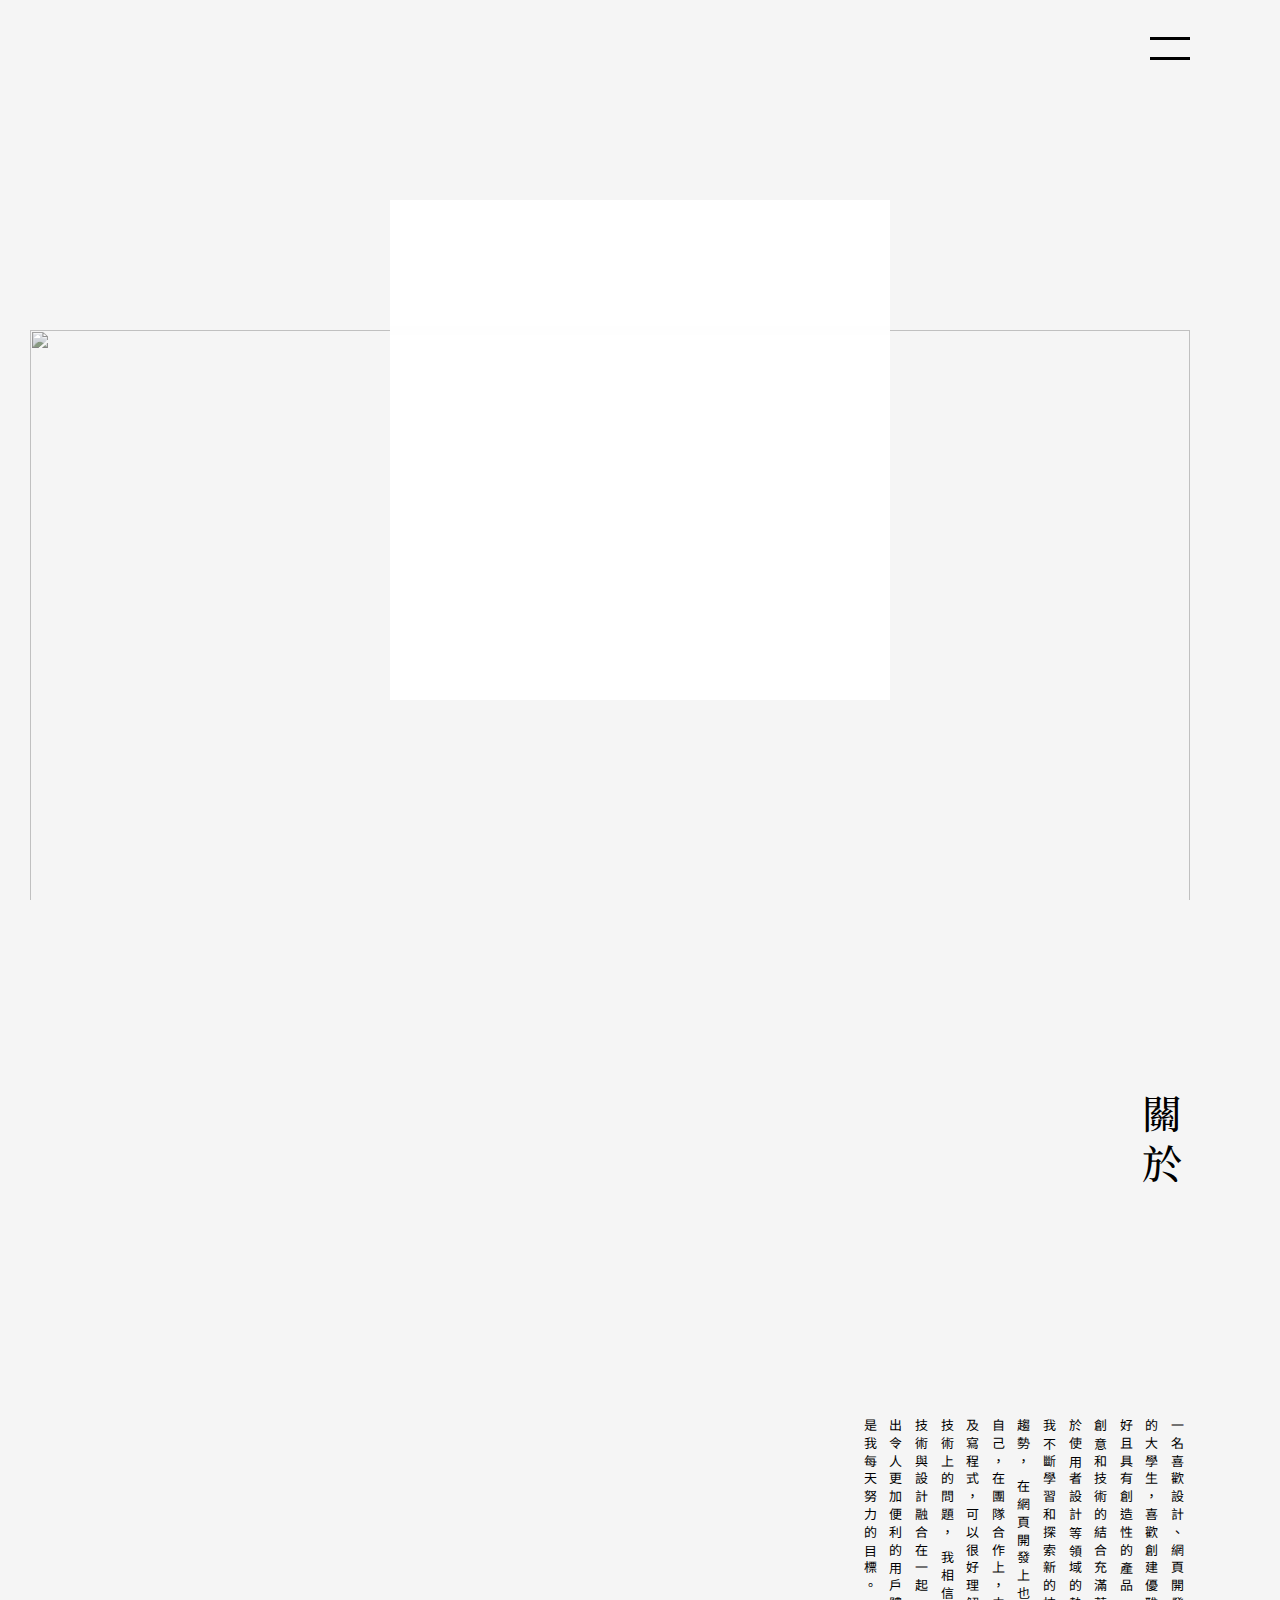
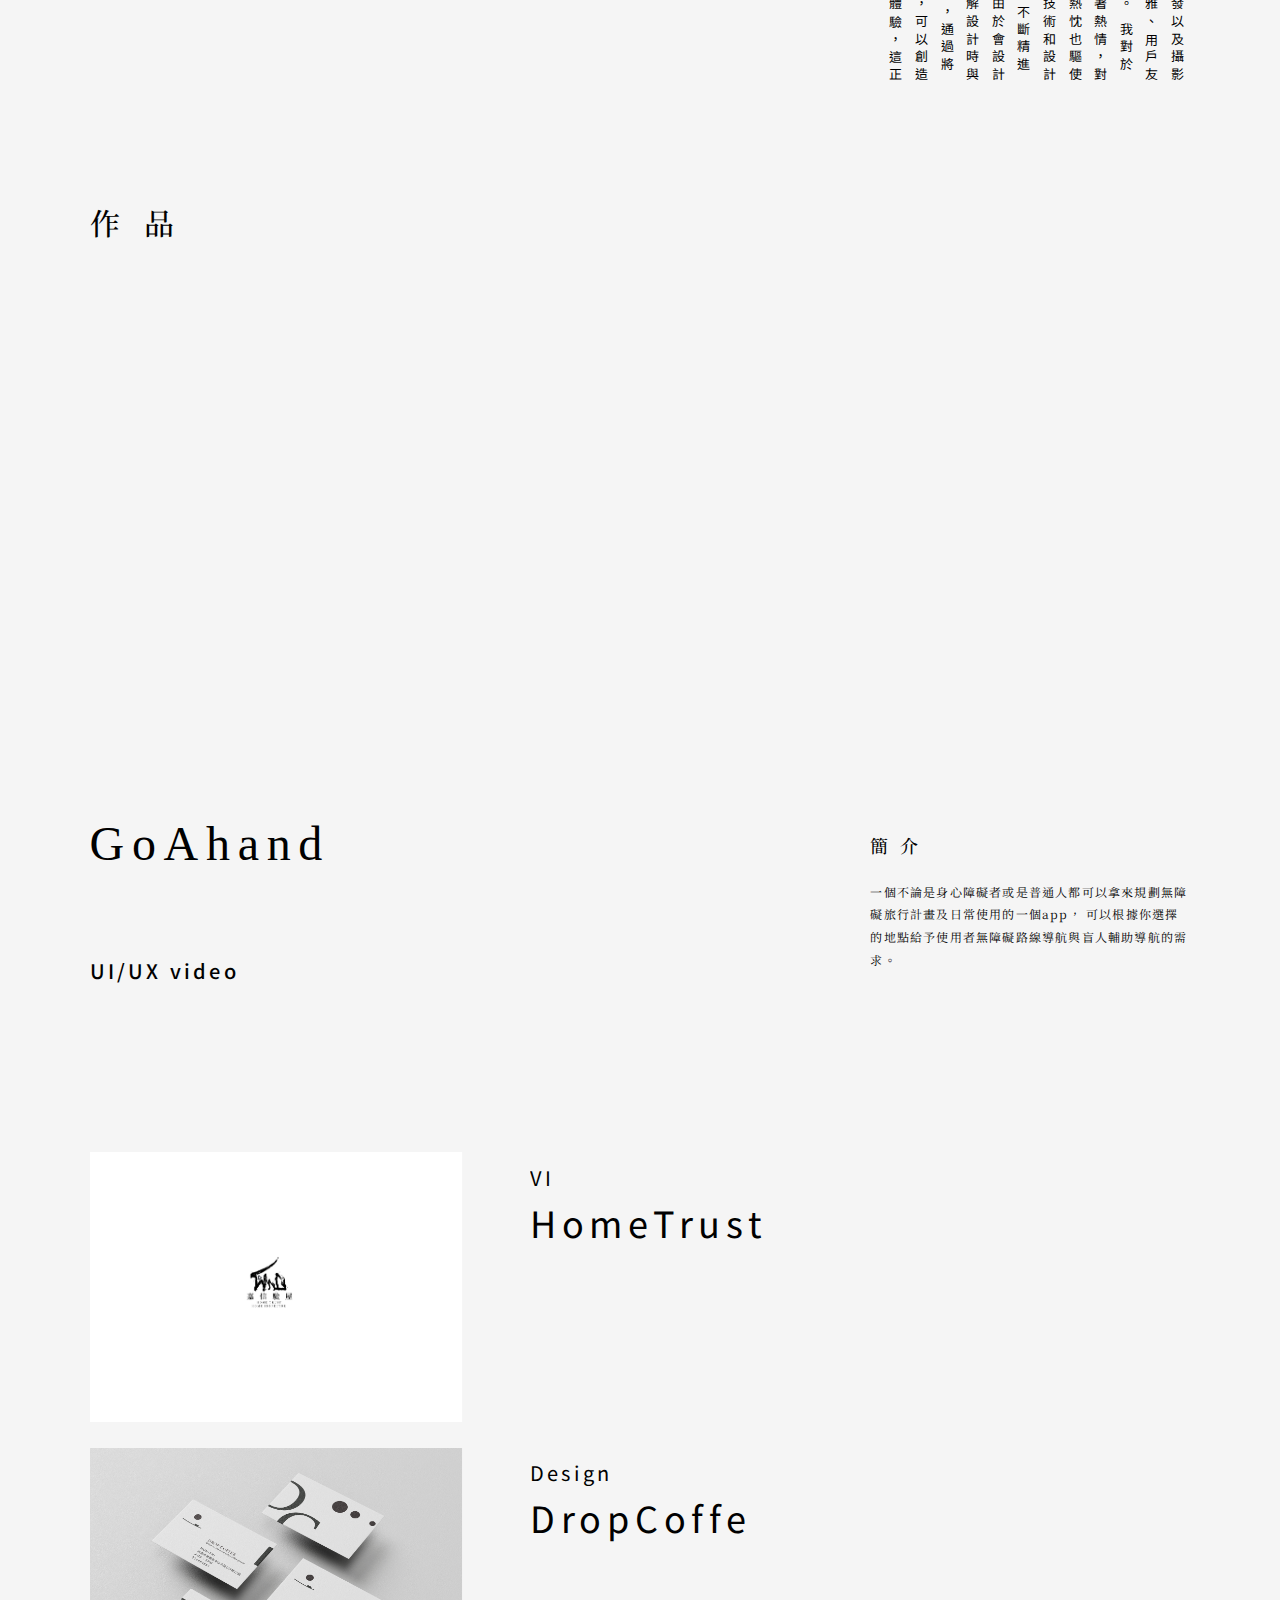
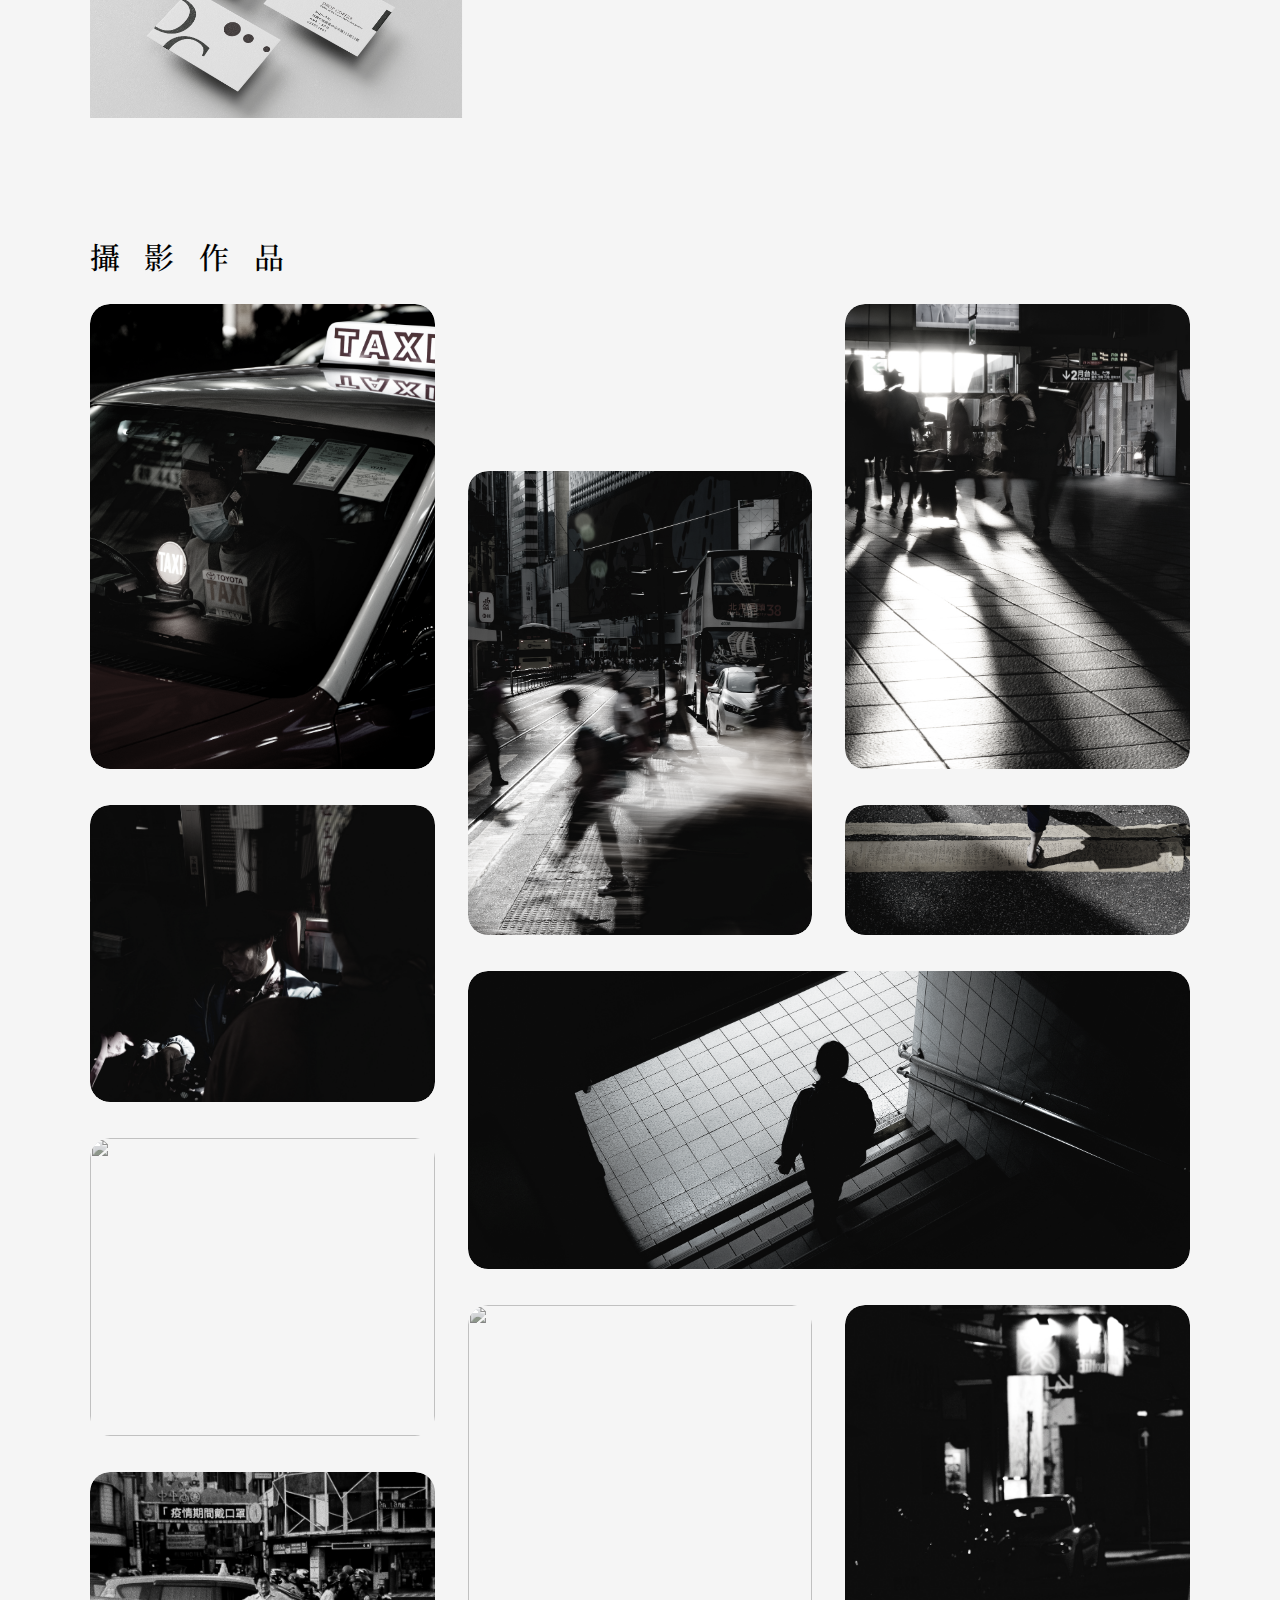
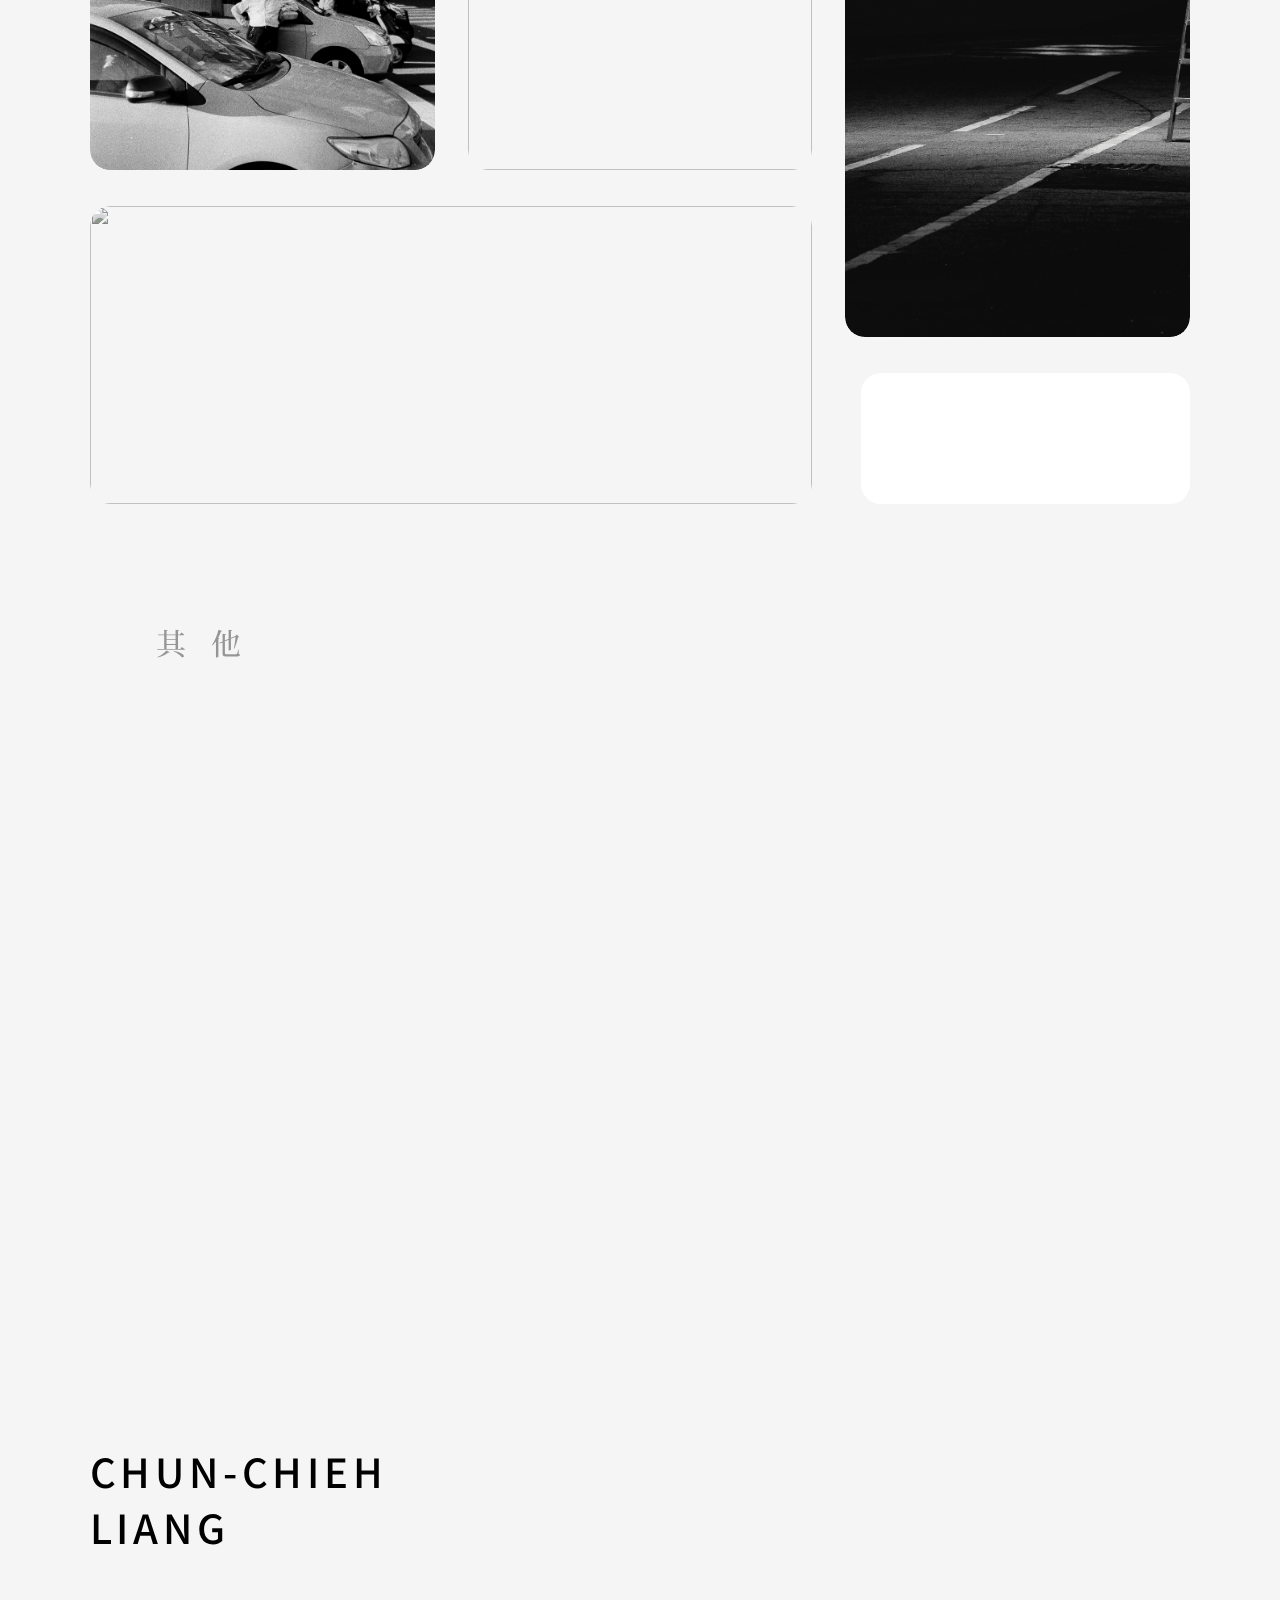
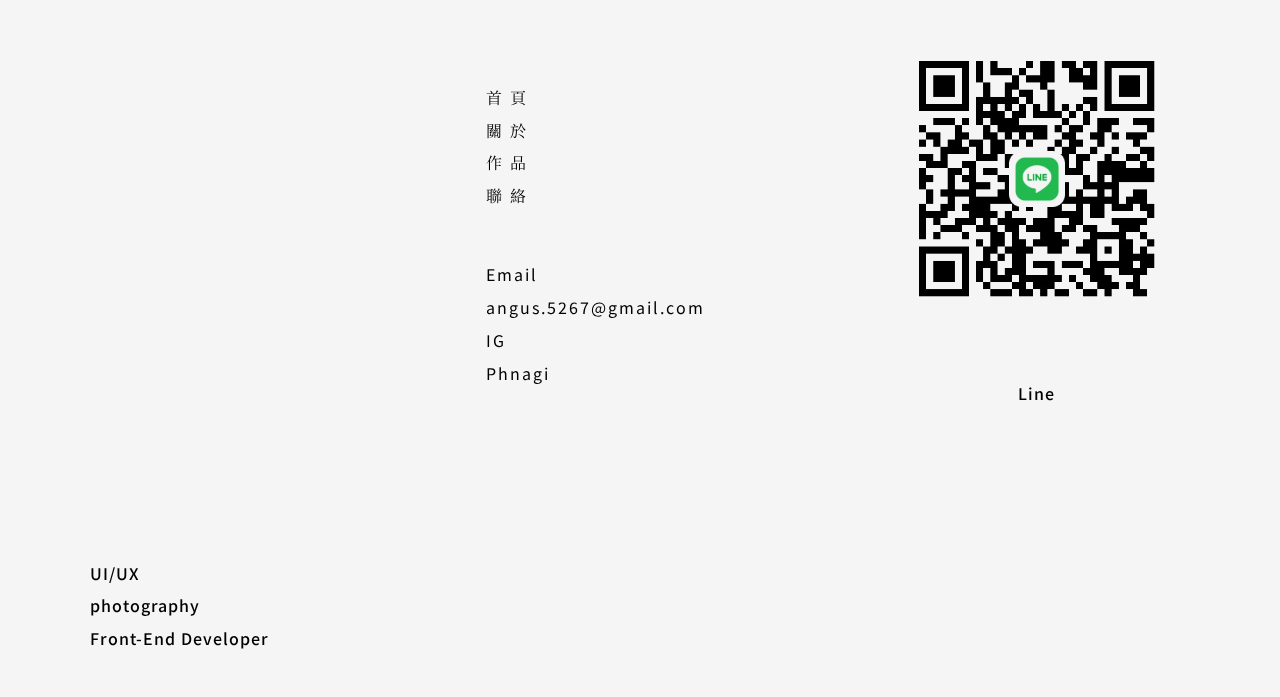
==== commit e172d2ad: "v.1.3.0" ====
--- a/index.html
+++ b/index.html
@@ -52,11 +52,11 @@
     <div class="lendingPage" >
         <img  class="scrollBox landingPageSpeed" src="assets/me_1.jpg" alt="" id="imgBox"   data-speed="3">
         <div id="textBox" class="scrollBox"  >
-            <div id="textBoxTitle" class=" landingPageSpeed" data-speed="20">
+            <div id="textBoxTitle" class=" landingPageSpeed" data-speed="15">
               <h3>CHUN-CHIEH</h3>
               <h3>Liang</h3>
             </div>
-            <div id="textBoxContent"  class=" landingPageSpeed" data-speed="10" >
+            <div id="textBoxContent"  class=" landingPageSpeed" data-speed="5" >
               <h5>UX/UI</h5>
               <h5>Font-End Developer</h5>
             </div>
@@ -78,7 +78,7 @@
 
         <div class="MainworkTwoBox">
             <div class="MainWork">
-                <a href="#" class="MainWorkVideoBox">
+                <a href="/workPage/goAhand.html" class="MainWorkVideoBox">
                     <p class="MainWorkVideoMore">more</p>
                     <video src="assets/video/goAhand_1.mp4" autoplay muted loop></video>
                 </a>
@@ -102,10 +102,10 @@
     
         <div class="sec">
             <div class="secWork" id="secWork1" >
-                <a href="#" class="secWorkVideoBox secWorkSpeed1" data-speed="1.5">
+                <a href="/workPage/homeTrust.html" class="secWorkVideoBox secWorkSpeed1" data-speed="1.5">
                     <img src="assets/images/VI/HomeTrust/VI.jpg" alt="">
                 </a>
-                <a href="#" class="secWorkContentBox secWorkSpeed1" data-speed="1.5">
+                <a href="/workPage/dropCoffee.html" class="secWorkContentBox secWorkSpeed1" data-speed="1.5">
                     <p class="secWorkSubTitle">VI</p>
                     <p class="secWorkTitle">HomeTrust</p>
     
@@ -136,40 +136,40 @@
     <div class="flowbox" >
         <p class="flowTitle">攝影作品</p>
         <div class="flow" >
-            <a href="" class="flowImgBox" id="fl-1" data-speed="1">
+            <a  class="flowImgBox" id="fl-1" data-speed="1">
                 <img src="assets/images/photo/1.jpg" alt="">
             </a>
-            <a href="" class="flowImgBox" id="fl-2" data-speed="2">
+            <a  class="flowImgBox" id="fl-2" data-speed="2">
                 <img src="assets/images/photo/first.jpg" alt="">
             </a >
-            <a href="" class="flowImgBox" id="fl-3" data-speed="3">
+            <a  class="flowImgBox" id="fl-3" data-speed="3">
                 <img src="assets/images/photo/3.jpg" alt="">
             </a>
-            <a href="" class="flowImgBox" id="fl-4" data-speed="6">
+            <a  class="flowImgBox" id="fl-4" data-speed="6">
                 <img src="assets/images/photo/4.jpg" alt="">
             </a>
-            <a href="" class="flowImgBox" id="fl-5" data-speed="4">
+            <a  class="flowImgBox" id="fl-5" data-speed="4">
                 <img src="assets/images/photo/5.jpg" alt="">
             </a >
-            <a href="" class="flowImgBox" id="fl-6" data-speed="10">
+            <a  class="flowImgBox" id="fl-6" data-speed="10">
                 <img src="assets/images/photo/6.jpg" alt="">
             </a>
-            <a href="" class="flowImgBox" id="fl-7" data-speed="7">
+            <a  class="flowImgBox" id="fl-7" data-speed="7">
                 <img src="assets/images/photo/7.jpg" alt="">
             </a>
-            <a href="" class="flowImgBox" id="fl-8" data-speed="5">
+            <a  class="flowImgBox" id="fl-8" data-speed="5">
                 <img src="assets/images/photo/8.jpg" alt="">
             </a >
-            <a href="" class="flowImgBox" id="fl-9" data-speed="8">
+            <a  class="flowImgBox" id="fl-9" data-speed="8">
                 <img src="assets/images/photo/9.jpg" alt="">
             </a>
-            <a href="" class="flowImgBox" id="fl-10" data-speed="10">
+            <a  class="flowImgBox" id="fl-10" data-speed="10">
                 <img src="assets/images/photo/10.jpg" alt="">
             </a>
-            <a href="" class="flowImgBox" id="fl-11" data-speed="7">
+            <a  class="flowImgBox" id="fl-11" data-speed="7">
                 <img src="assets/images/photo/11.jpg" alt="">
             </a >
-            <a href="" class="flowImgBox" id="fl-12" data-speed="5">
+            <a href="/workPage/photo.html" class="flowImgBox" id="fl-12" data-speed="5">
                 <div class="flowPBox">
                     <p>更多</p>
                 </div>
--- a/style/HomePage/homePageFlow.css
+++ b/style/HomePage/homePageFlow.css
@@ -76,6 +76,8 @@
   font-weight: 500;
   line-height: 140%; /* 50.4px */
   letter-spacing: 16px;
+  position: relative;
+  left: 16px;
 }
 .flowbox .flow .flowImgBox .flowPBox p {
   opacity: 0;
--- a/style/footer.css
+++ b/style/footer.css
@@ -1,6 +1,7 @@
 footer {
   position: relative;
   width: 100%;
+  height: 100dvh;
   display: flex;
   justify-content: space-evenly;
   align-items: center;
@@ -21,6 +22,7 @@
   }
 }
 footer .footerBox .footerTittleBox {
+  position: relative;
   width: 24%;
   height: 100dvh;
   /* background-color: beige; */
@@ -32,6 +34,7 @@
   footer .footerBox .footerTittleBox {
     height: 20dvh;
     width: 86%;
+    margin-bottom: 20px;
   }
 }
 footer .footerBox .footerTittleBox .footerTittleTop {
@@ -40,7 +43,7 @@
 }
 @media (max-width: 762px) {
   footer .footerBox .footerTittleBox .footerTittleTop {
-    margin: 8% 0 2% 0;
+    margin: 8% 0 1% 0;
   }
 }
 footer .footerBox .footerTittleBox .footerTittleTop p {
@@ -63,6 +66,7 @@
 @media (max-width: 762px) {
   footer .footerBox .footerTittleBox .footerTittleTop p {
     font-size: 32px;
+    letter-spacing: 2px;
   }
 }
 @media (max-width: 390px) {
@@ -110,7 +114,7 @@
 }
 @media (max-width: 762px) {
   footer .footerBox .footerTittleBox .footerTittleBottom p + p {
-    margin: 1% 0 0% 0;
+    margin: 0% 0 0% 0;
   }
 }
 footer .footerBox .footerContentBox {
@@ -121,12 +125,15 @@
   flex-direction: column;
   justify-content: center;
   align-items: center;
+  position: relative;
+  gap: 20px;
 }
 @media (max-width: 762px) {
   footer .footerBox .footerContentBox {
     height: 40dvh;
     width: 86%;
     justify-content: center;
+    gap: 10px;
   }
 }
 footer .footerBox .footerContentBox .footerContentIndex {
@@ -188,7 +195,7 @@
 }
 @media (max-width: 762px) {
   footer .footerBox .footerContentBox .footerContentIndex li + li {
-    margin: 2% 0 0% 0;
+    margin: 1% 0 0% 0;
   }
 }
 footer .footerBox .footerContentBox .footerContentsocial {
@@ -255,8 +262,8 @@
 }
 @media (max-width: 762px) {
   footer .footerBox .footerLineBox .footerLineImgBox {
-    width: 40dvw;
-    height: 40dvw;
+    width: 35dvw;
+    height: 35dvw;
   }
 }
 @media (max-width: 575px) {
@@ -301,9 +308,9 @@
 }
 @media (max-width: 762px) {
   footer .footerBox .footerLineBox p {
-    font-size: 14px;
+    font-size: 12px;
     height: 5%;
-    margin: 0 0 3% 0;
+    margin: 0 0 5% 0;
     /* background-color: aqua; */
   }
 }/*# sourceMappingURL=footer.css.map */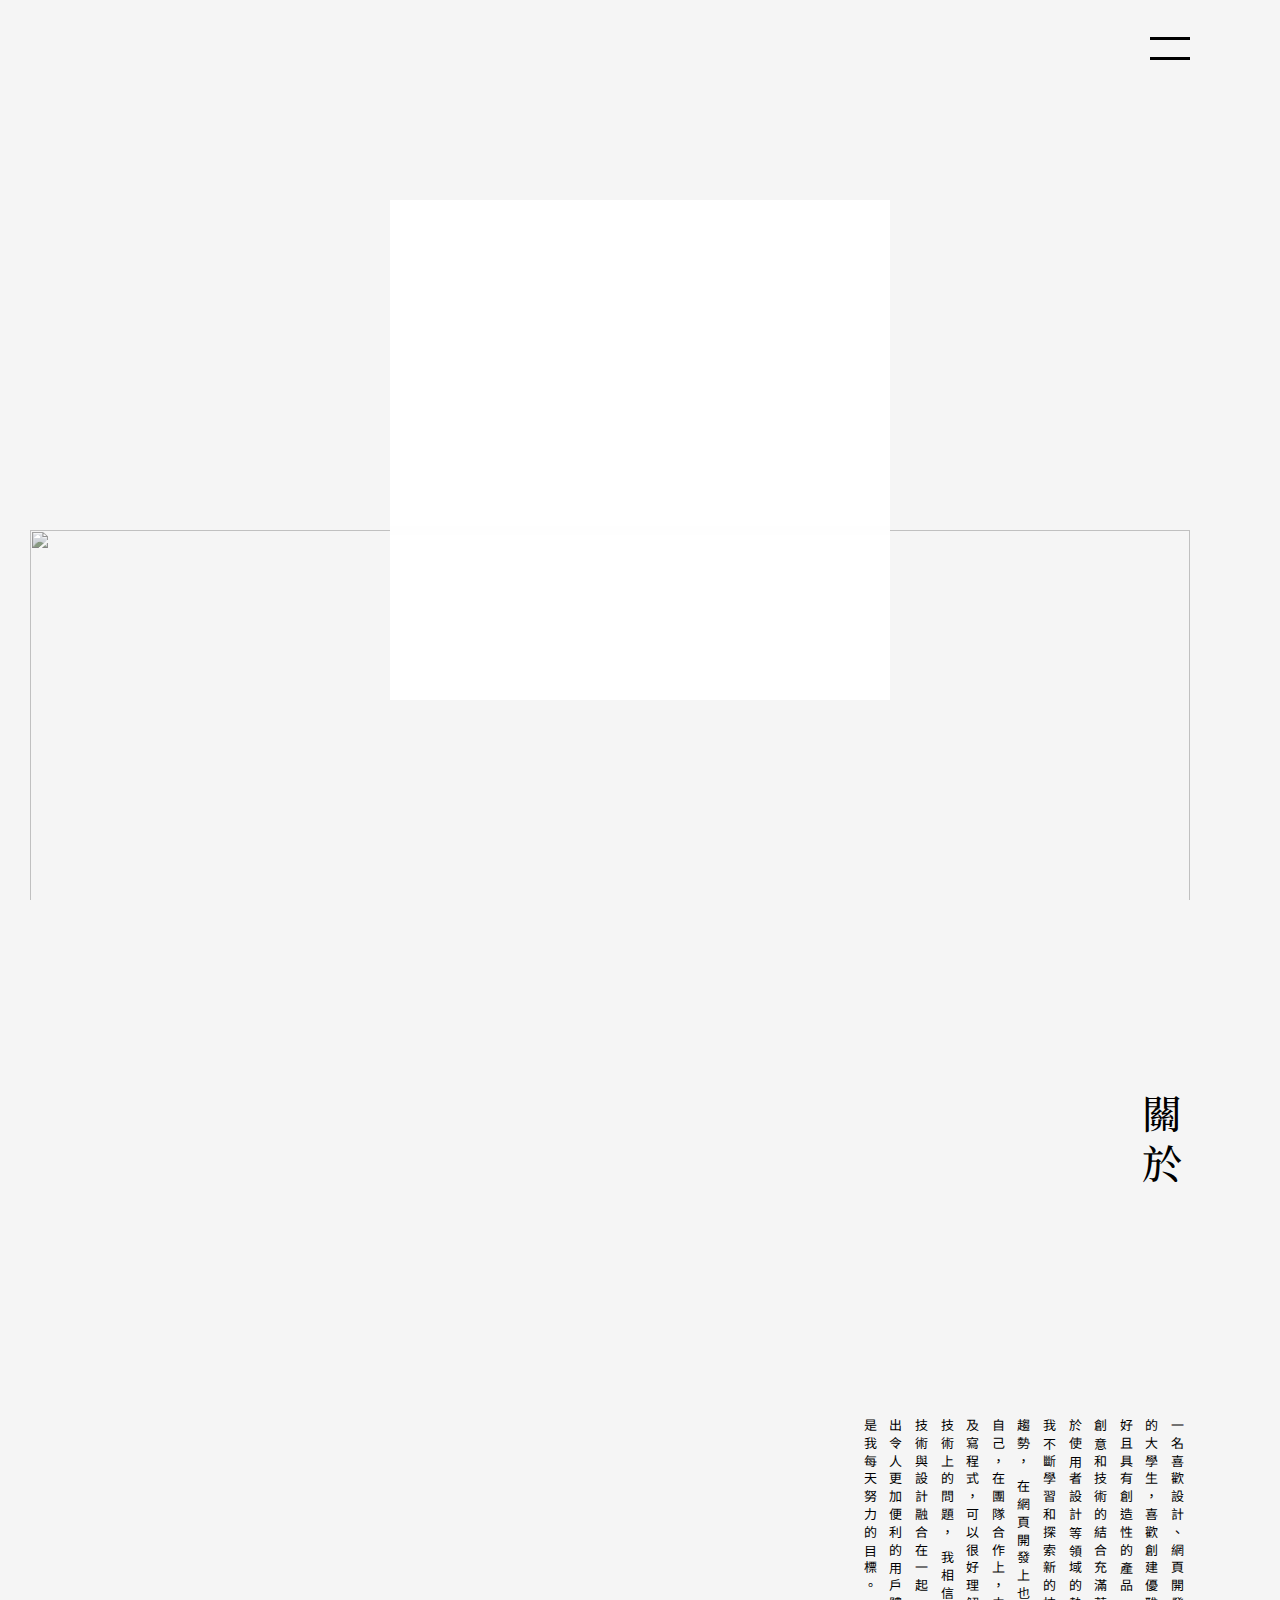
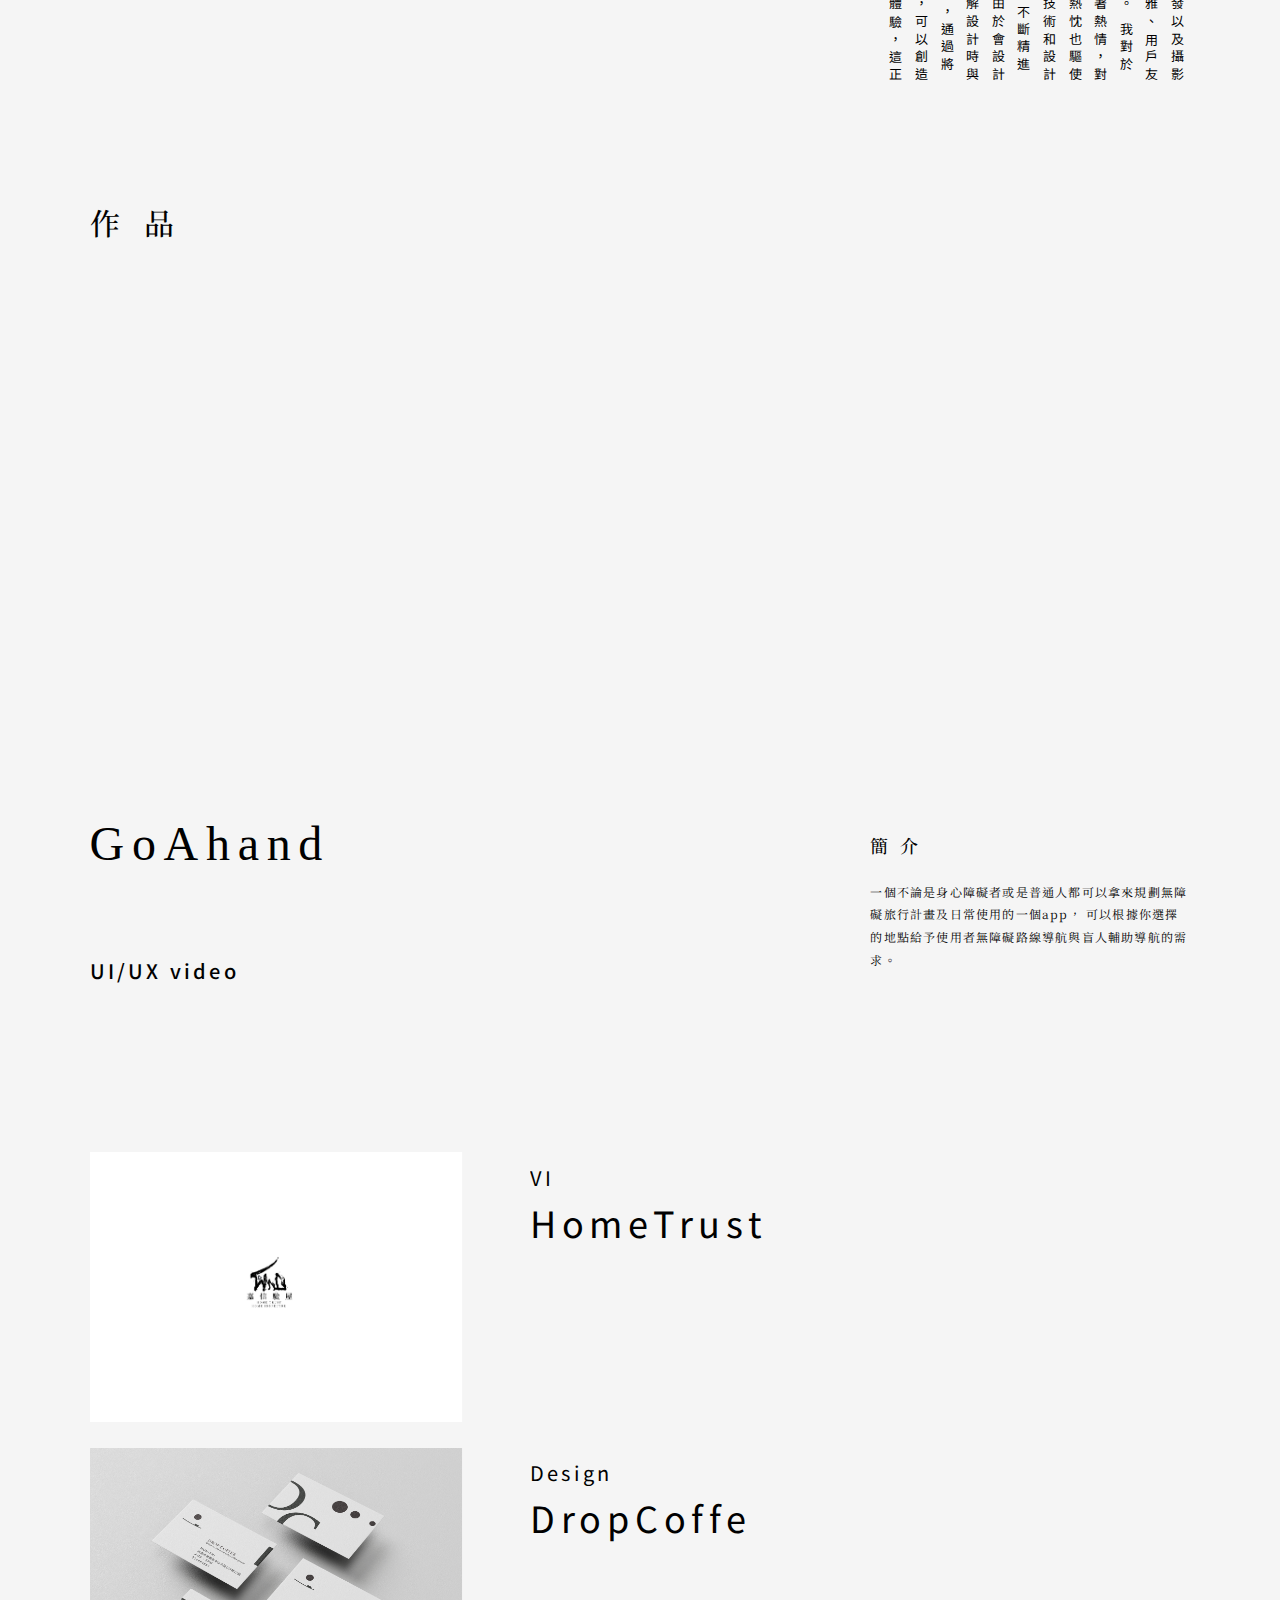
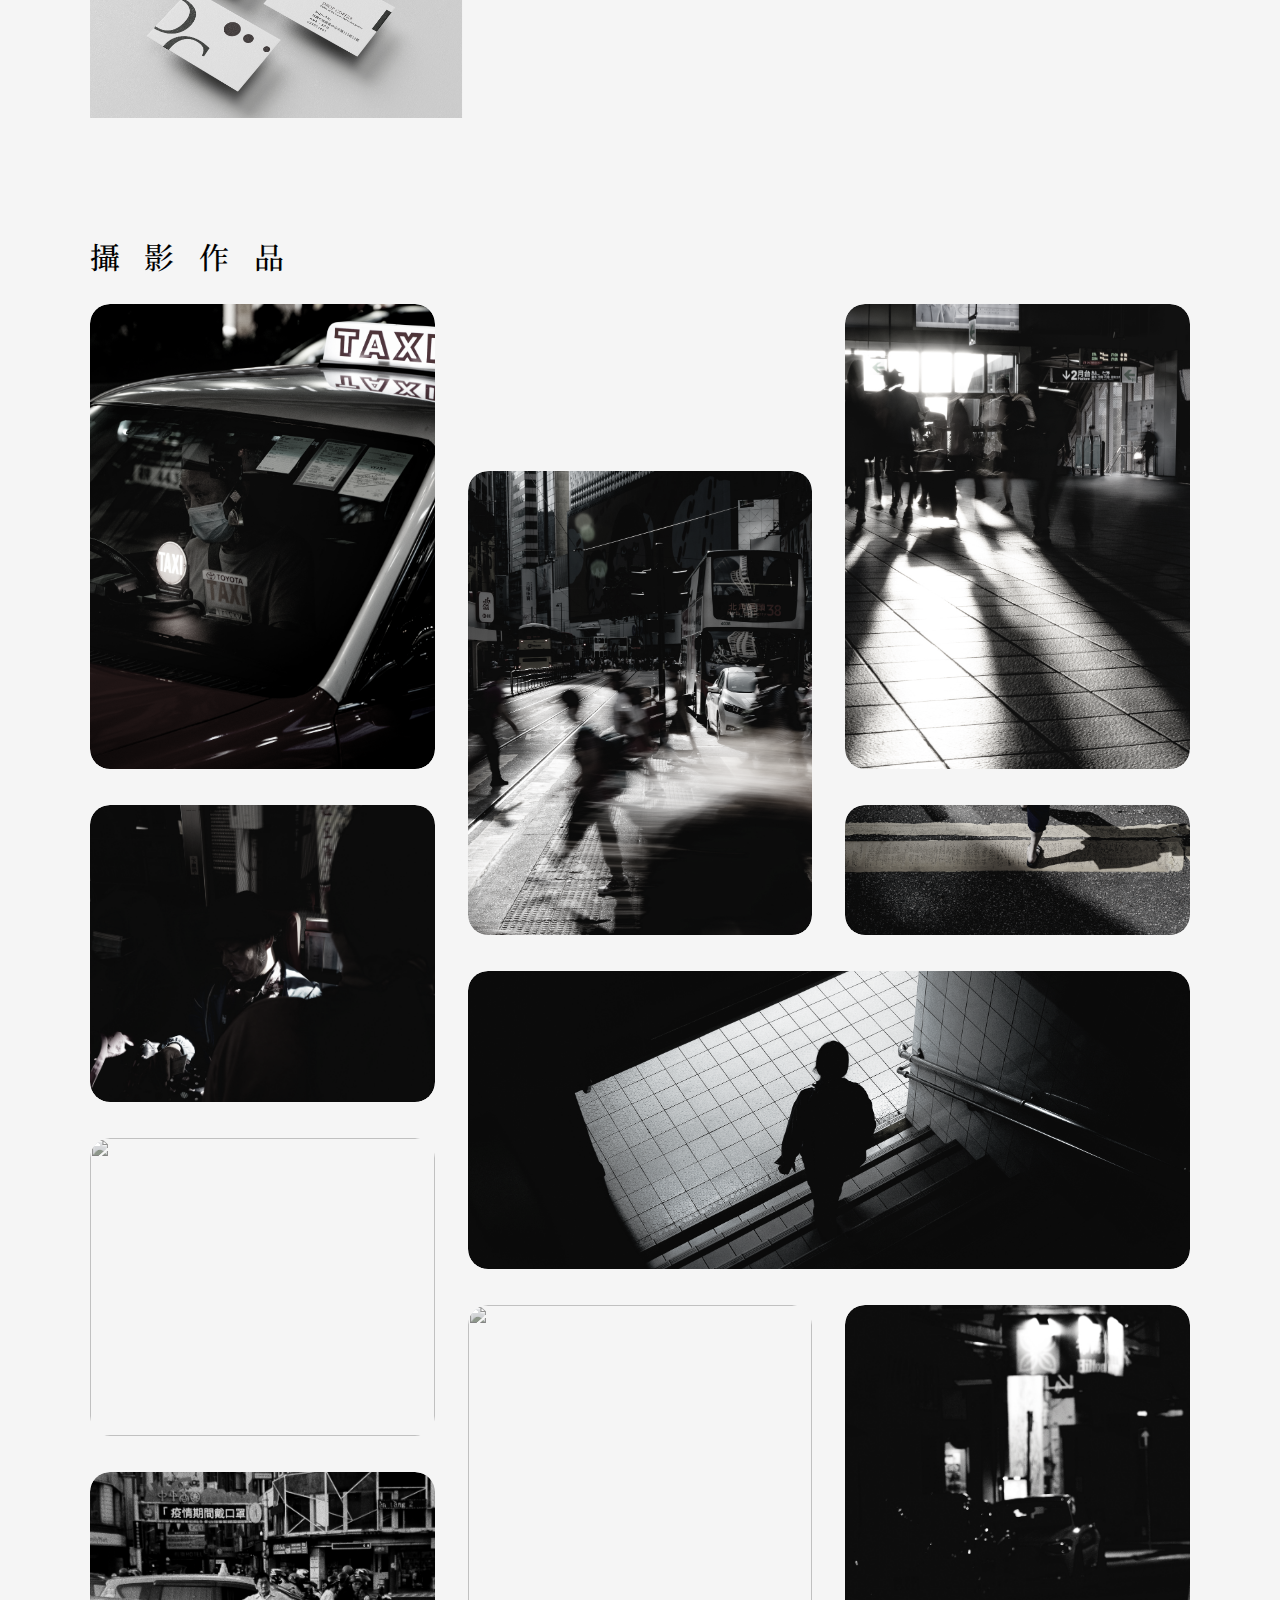
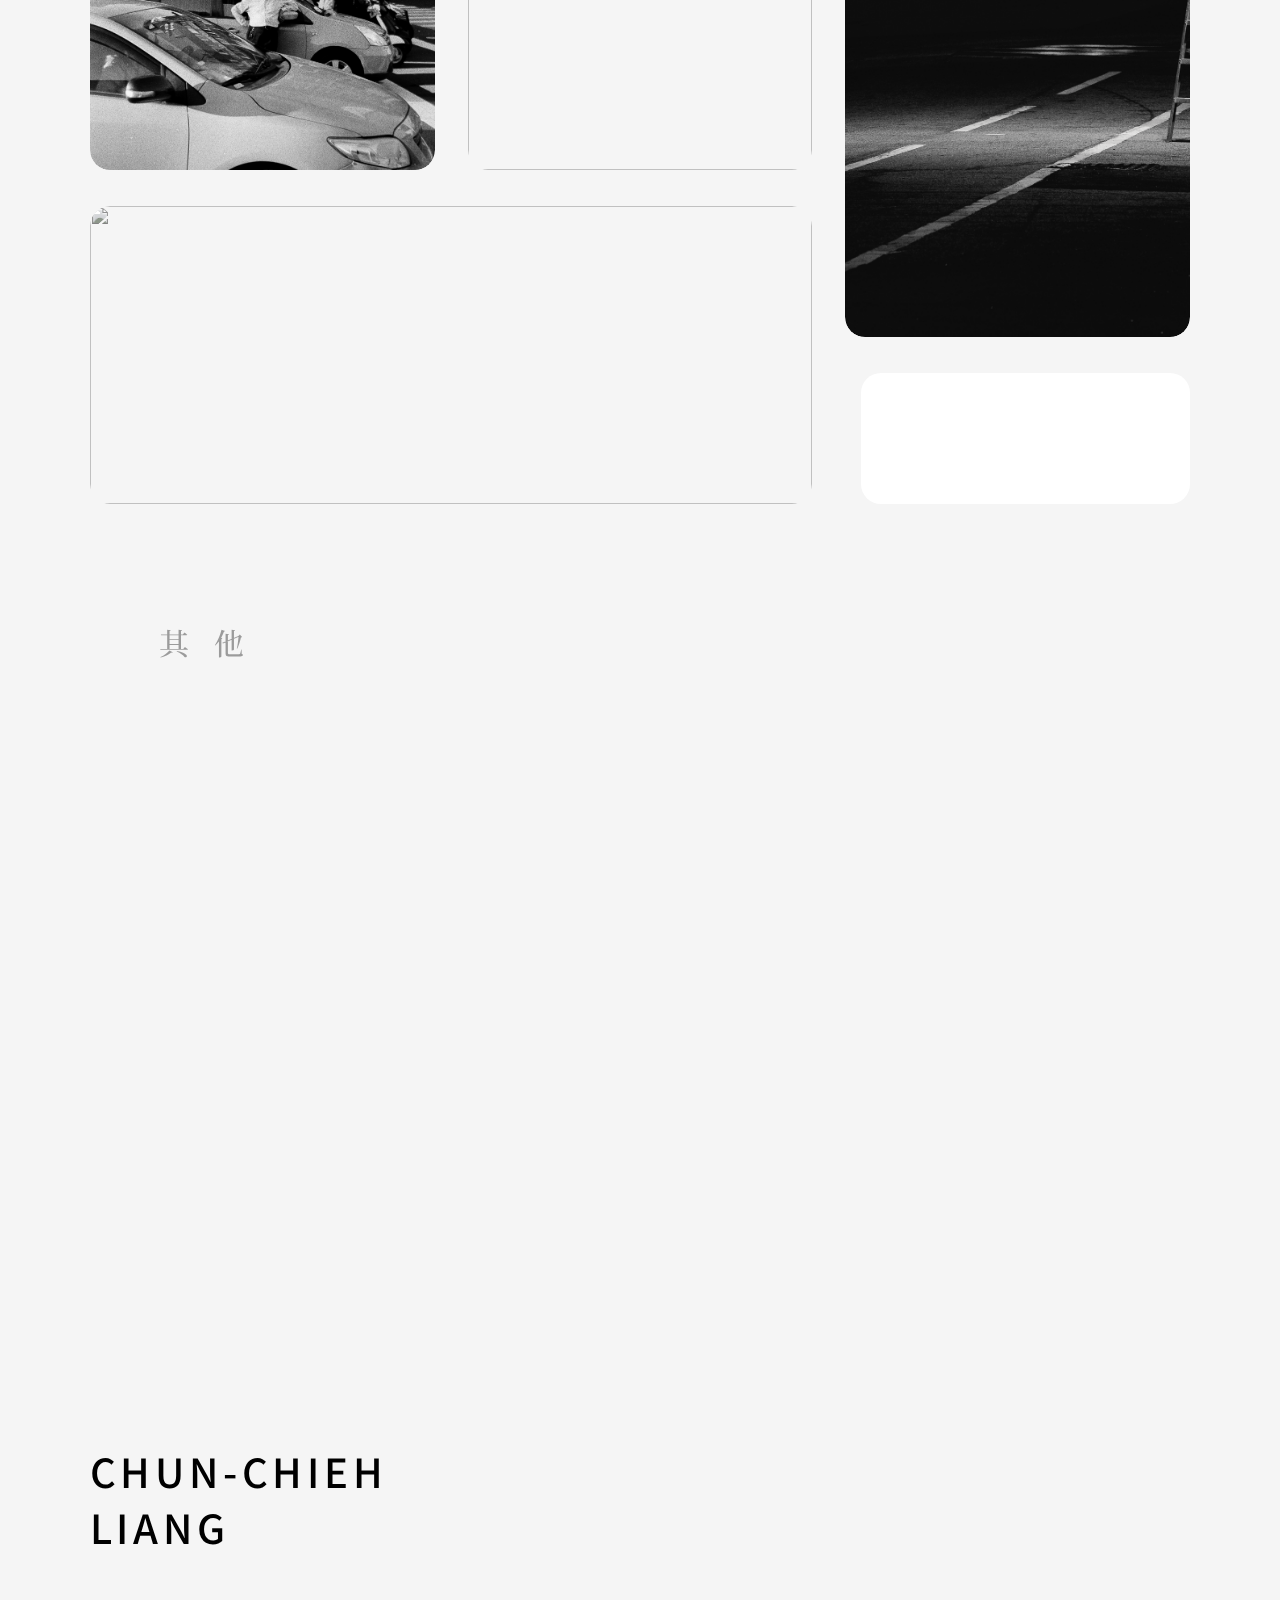
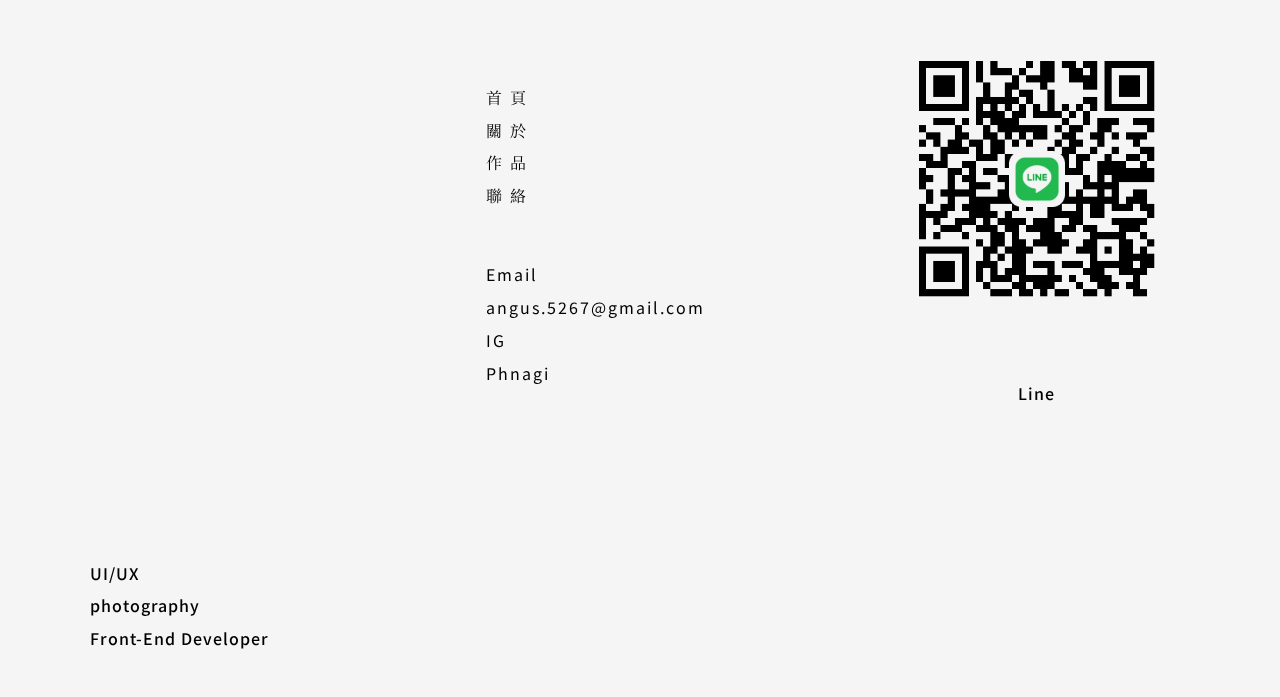
==== commit 2448250a: "v.1.6.0" ====
--- a/index.html
+++ b/index.html
@@ -44,19 +44,19 @@
             <a href="contact.html">contact</a>
         </div>
         <div class="headerContentBox2">
-            <a href="#">IG</a>
-            <a href="#">Behance</a>
+            <a href="https://www.instagram.com/ph_nagi/">IG</a>
+            <a href="https://www.behance.net/ea627e09">Behance</a>
         </div>
     </div>
 
     <div class="lendingPage" >
-        <img  class="scrollBox landingPageSpeed" src="assets/me_1.jpg" alt="" id="imgBox"   data-speed="3">
+        <img  class="scrollBox landingPageSpeed" src="assets/me_1.jpg" alt="" id="imgBox"   data-speed="5">
         <div id="textBox" class="scrollBox"  >
-            <div id="textBoxTitle" class=" landingPageSpeed" data-speed="15">
+            <div id="textBoxTitle" class=" landingPageSpeed" data-speed="10">
               <h3>CHUN-CHIEH</h3>
               <h3>Liang</h3>
             </div>
-            <div id="textBoxContent"  class=" landingPageSpeed" data-speed="5" >
+            <div id="textBoxContent"  class=" landingPageSpeed" data-speed="2" >
               <h5>UX/UI</h5>
               <h5>Font-End Developer</h5>
             </div>
--- a/style/header.css
+++ b/style/header.css
@@ -3,17 +3,19 @@
   position: fixed;
   width: 100%;
   height: 40px;
-  z-index: 20;
+  z-index: 50;
   display: flex;
   justify-content: flex-end;
   top: 0;
   left: 0;
+  pointer-events: none;
 }
 header input {
   display: none;
   overflow: hidden;
 }
 header #hamBox {
+  pointer-events: all;
   position: relative;
   width: 40px;
   height: 40px;
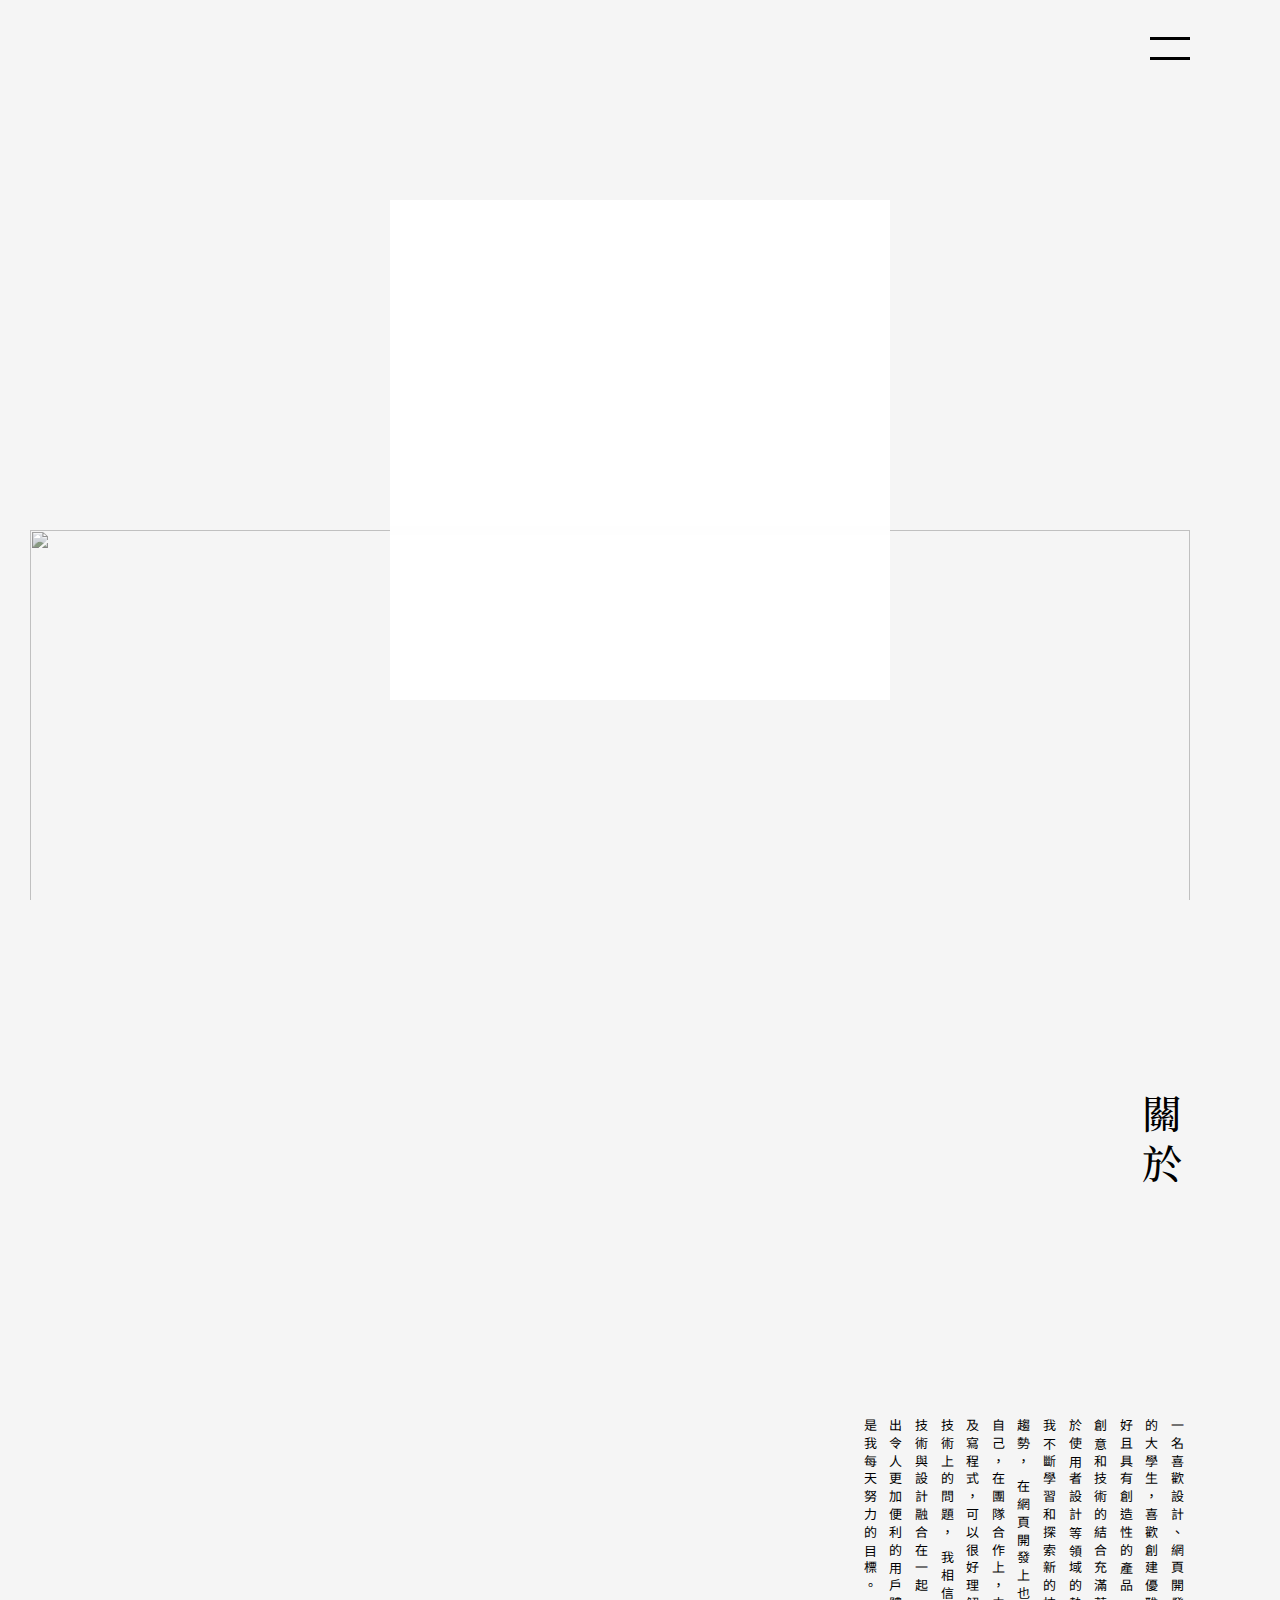
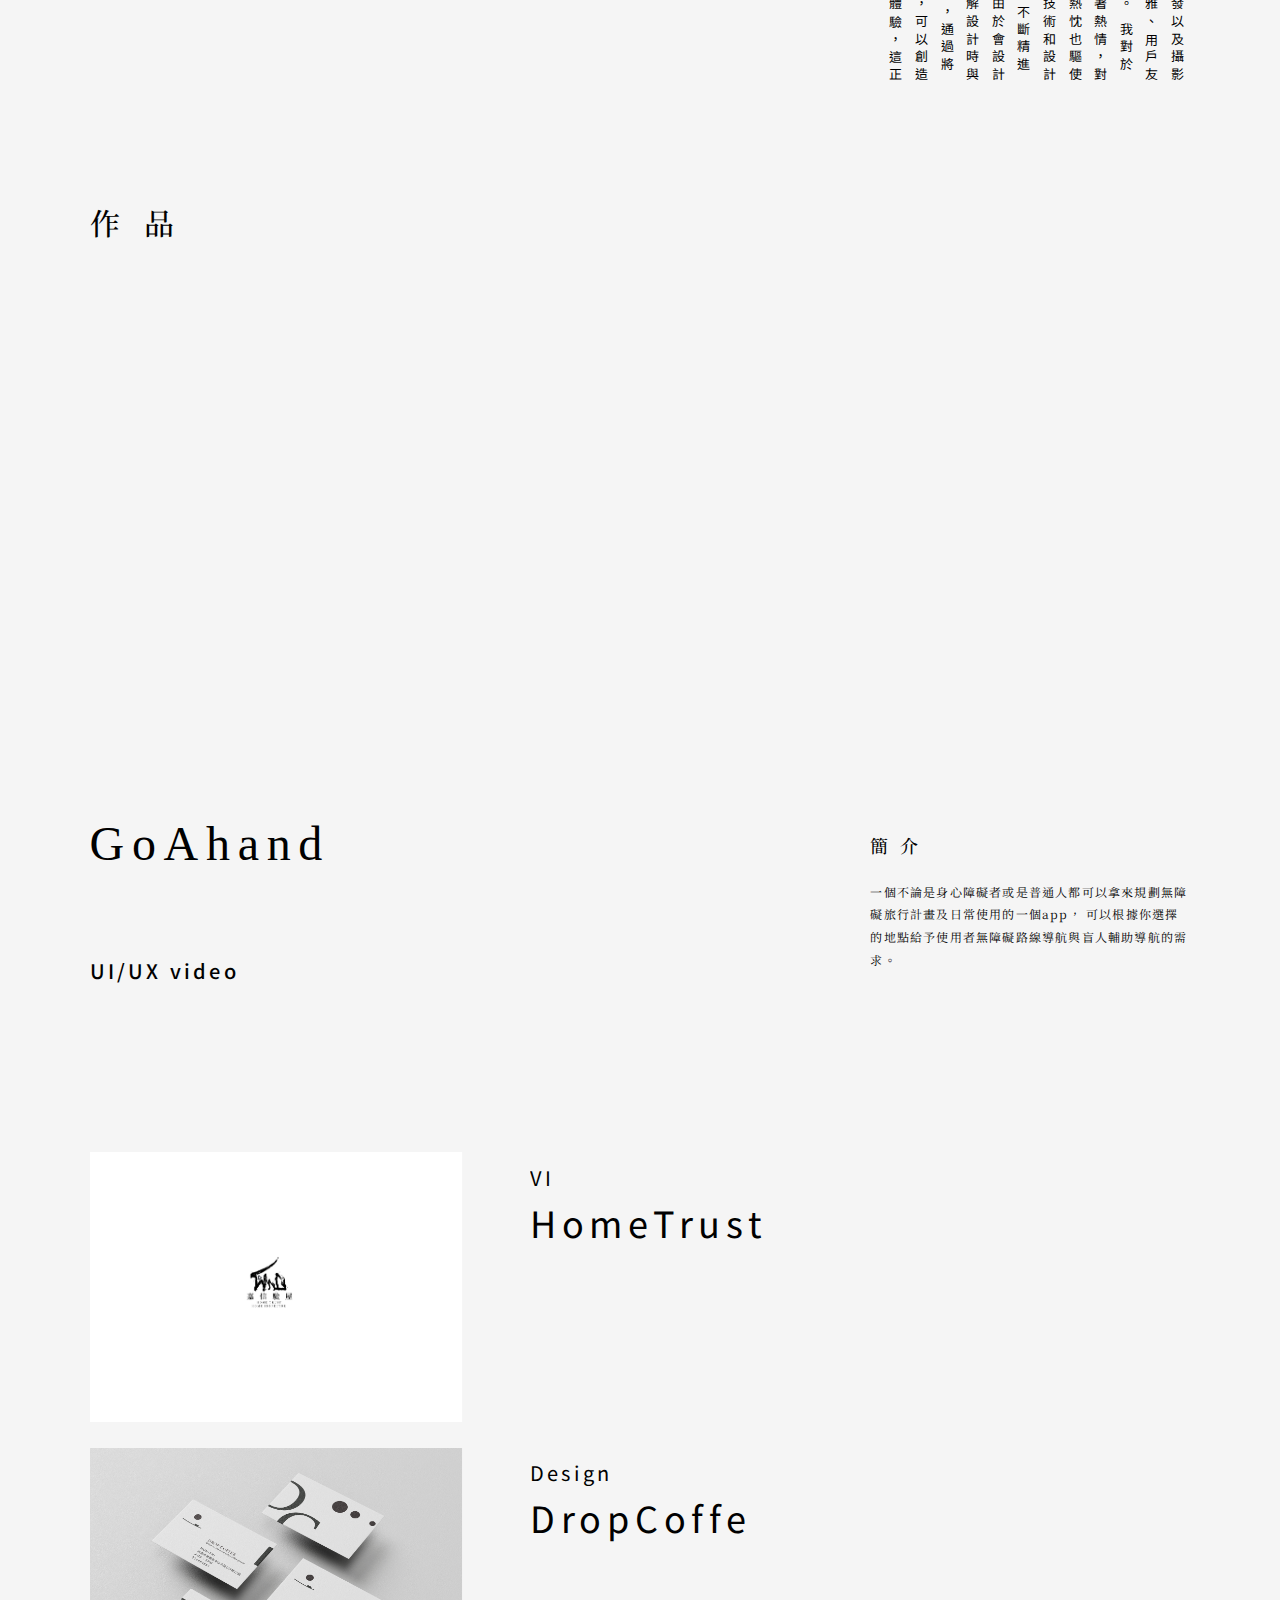
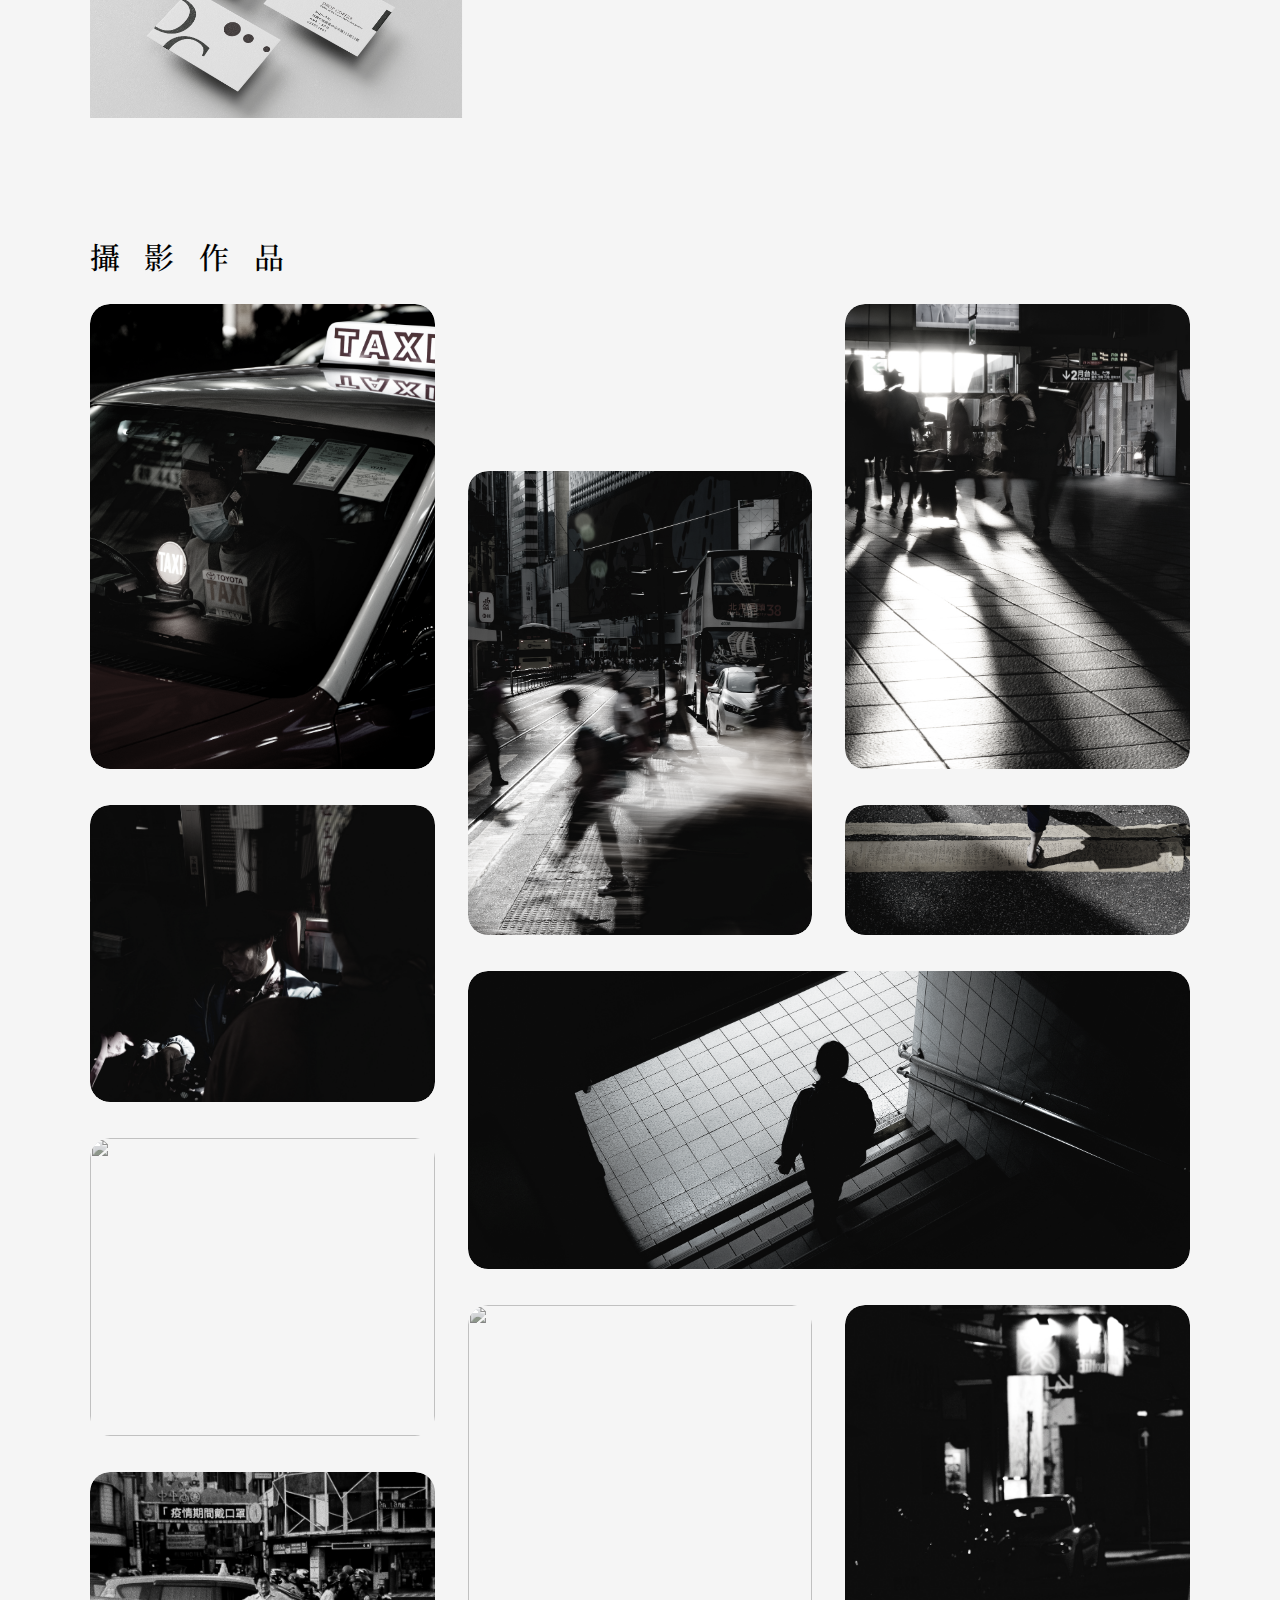
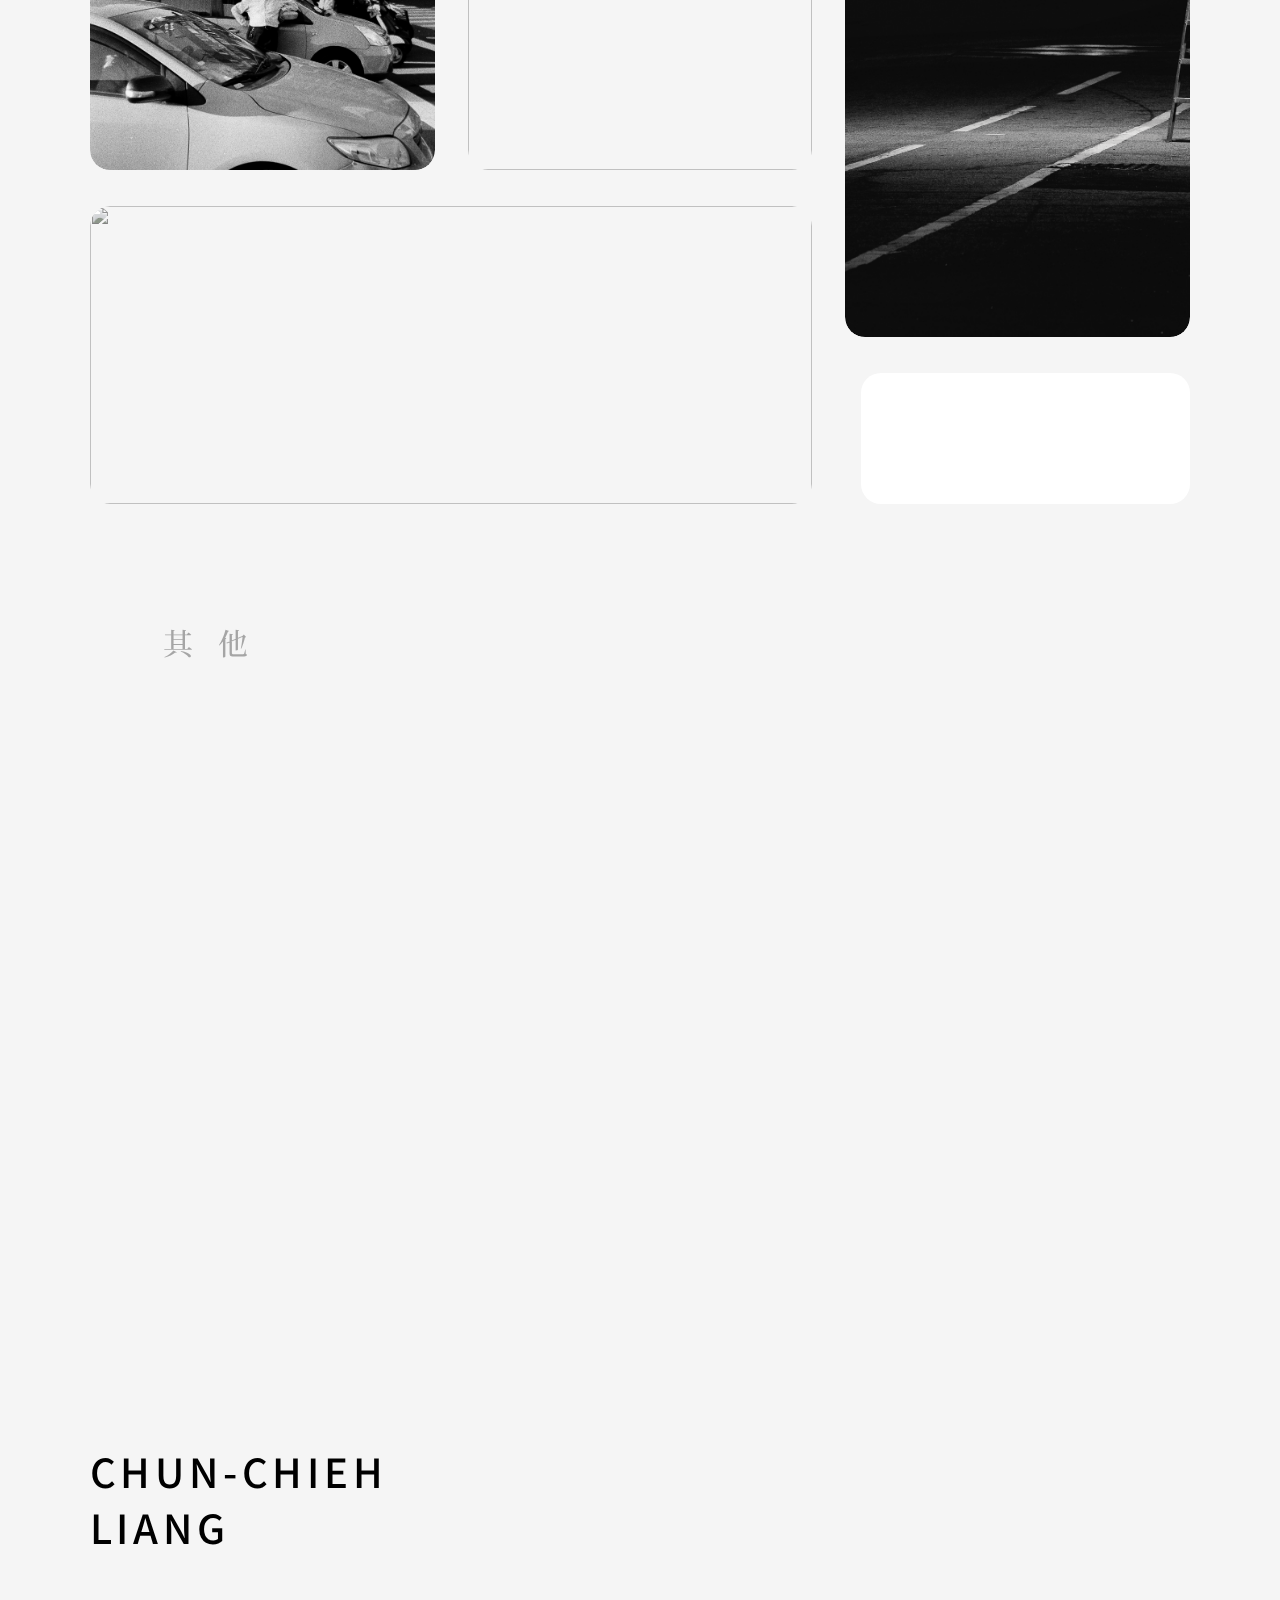
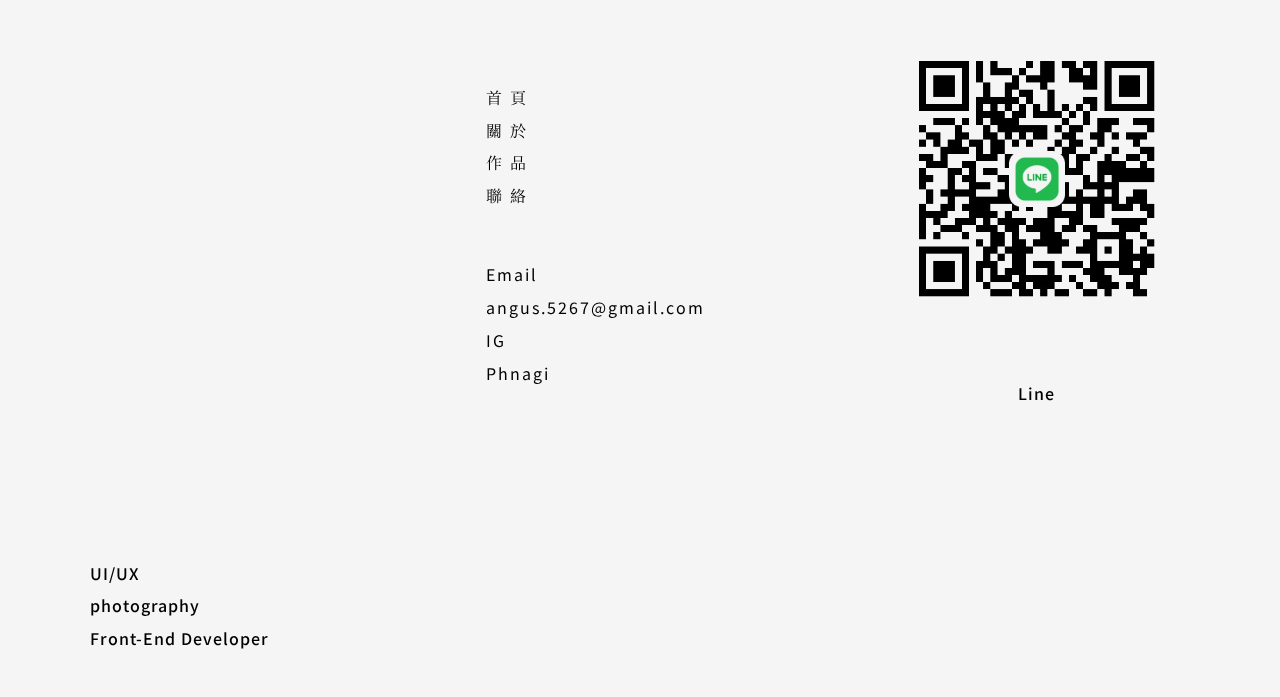
==== commit 7c07b7fd: "v.1.6.1" ====
--- a/index.html
+++ b/index.html
@@ -78,7 +78,7 @@
 
         <div class="MainworkTwoBox">
             <div class="MainWork">
-                <a href="/workPage/goAhand.html" class="MainWorkVideoBox">
+                <a href="./workPage/goAhand.html" class="MainWorkVideoBox">
                     <p class="MainWorkVideoMore">more</p>
                     <video src="assets/video/goAhand_1.mp4" autoplay muted loop></video>
                 </a>
@@ -102,10 +102,10 @@
     
         <div class="sec">
             <div class="secWork" id="secWork1" >
-                <a href="/workPage/homeTrust.html" class="secWorkVideoBox secWorkSpeed1" data-speed="1.5">
+                <a href="./workPage/homeTrust.html" class="secWorkVideoBox secWorkSpeed1" data-speed="1.5">
                     <img src="assets/images/VI/HomeTrust/VI.jpg" alt="">
                 </a>
-                <a href="/workPage/dropCoffee.html" class="secWorkContentBox secWorkSpeed1" data-speed="1.5">
+                <a href="../workPage/homeTrust.html" class="secWorkContentBox secWorkSpeed1" data-speed="1.5">
                     <p class="secWorkSubTitle">VI</p>
                     <p class="secWorkTitle">HomeTrust</p>
     
@@ -118,10 +118,10 @@
 
         <div class="sec">
             <div class="secWork" id="secWork2" >
-                <a href="#" class="secWorkVideoBox secWorkSpeed2" data-speed="1.5">
+                <a href="./workPage/dropCoffee.html" class="secWorkVideoBox secWorkSpeed2" data-speed="1.5">
                     <img src="assets/images/VI/Drop/Drop16.jpg" alt="">
                 </a>
-                <a href="#" class="secWorkContentBox secWorkSpeed2" data-speed="1.5">
+                <a href="./workPage/dropCoffee.html" class="secWorkContentBox secWorkSpeed2" data-speed="1.5">
                     <p class="secWorkSubTitle">Design</p>
                     <!-- <p class="secWorkTitle" style="font-family: Noto Serif TC">楓茶米</p> -->
                     <p class="secWorkTitle" >DropCoffe</p>
@@ -169,7 +169,7 @@
             <a  class="flowImgBox" id="fl-11" data-speed="7">
                 <img src="assets/images/photo/11.jpg" alt="">
             </a >
-            <a href="/workPage/photo.html" class="flowImgBox" id="fl-12" data-speed="5">
+            <a href="./workPage/photo.html" class="flowImgBox" id="fl-12" data-speed="5">
                 <div class="flowPBox">
                     <p>更多</p>
                 </div>
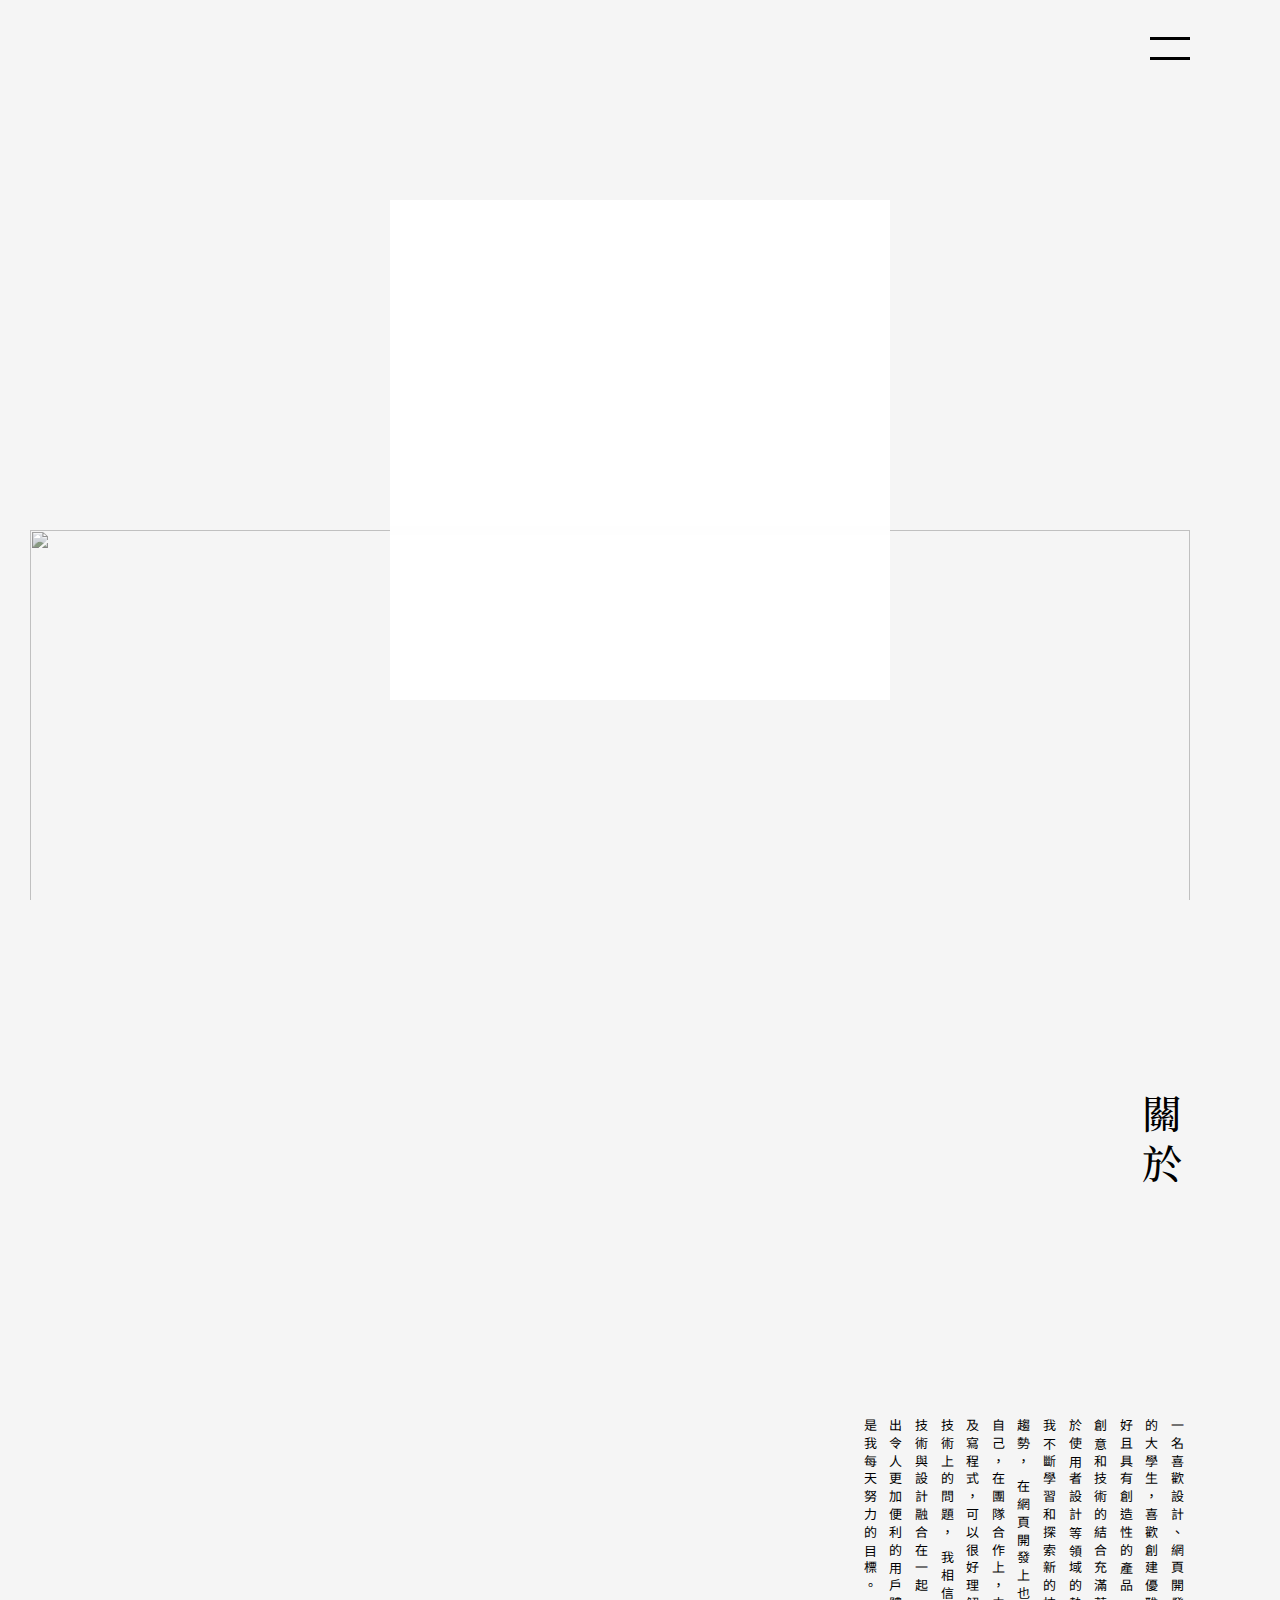
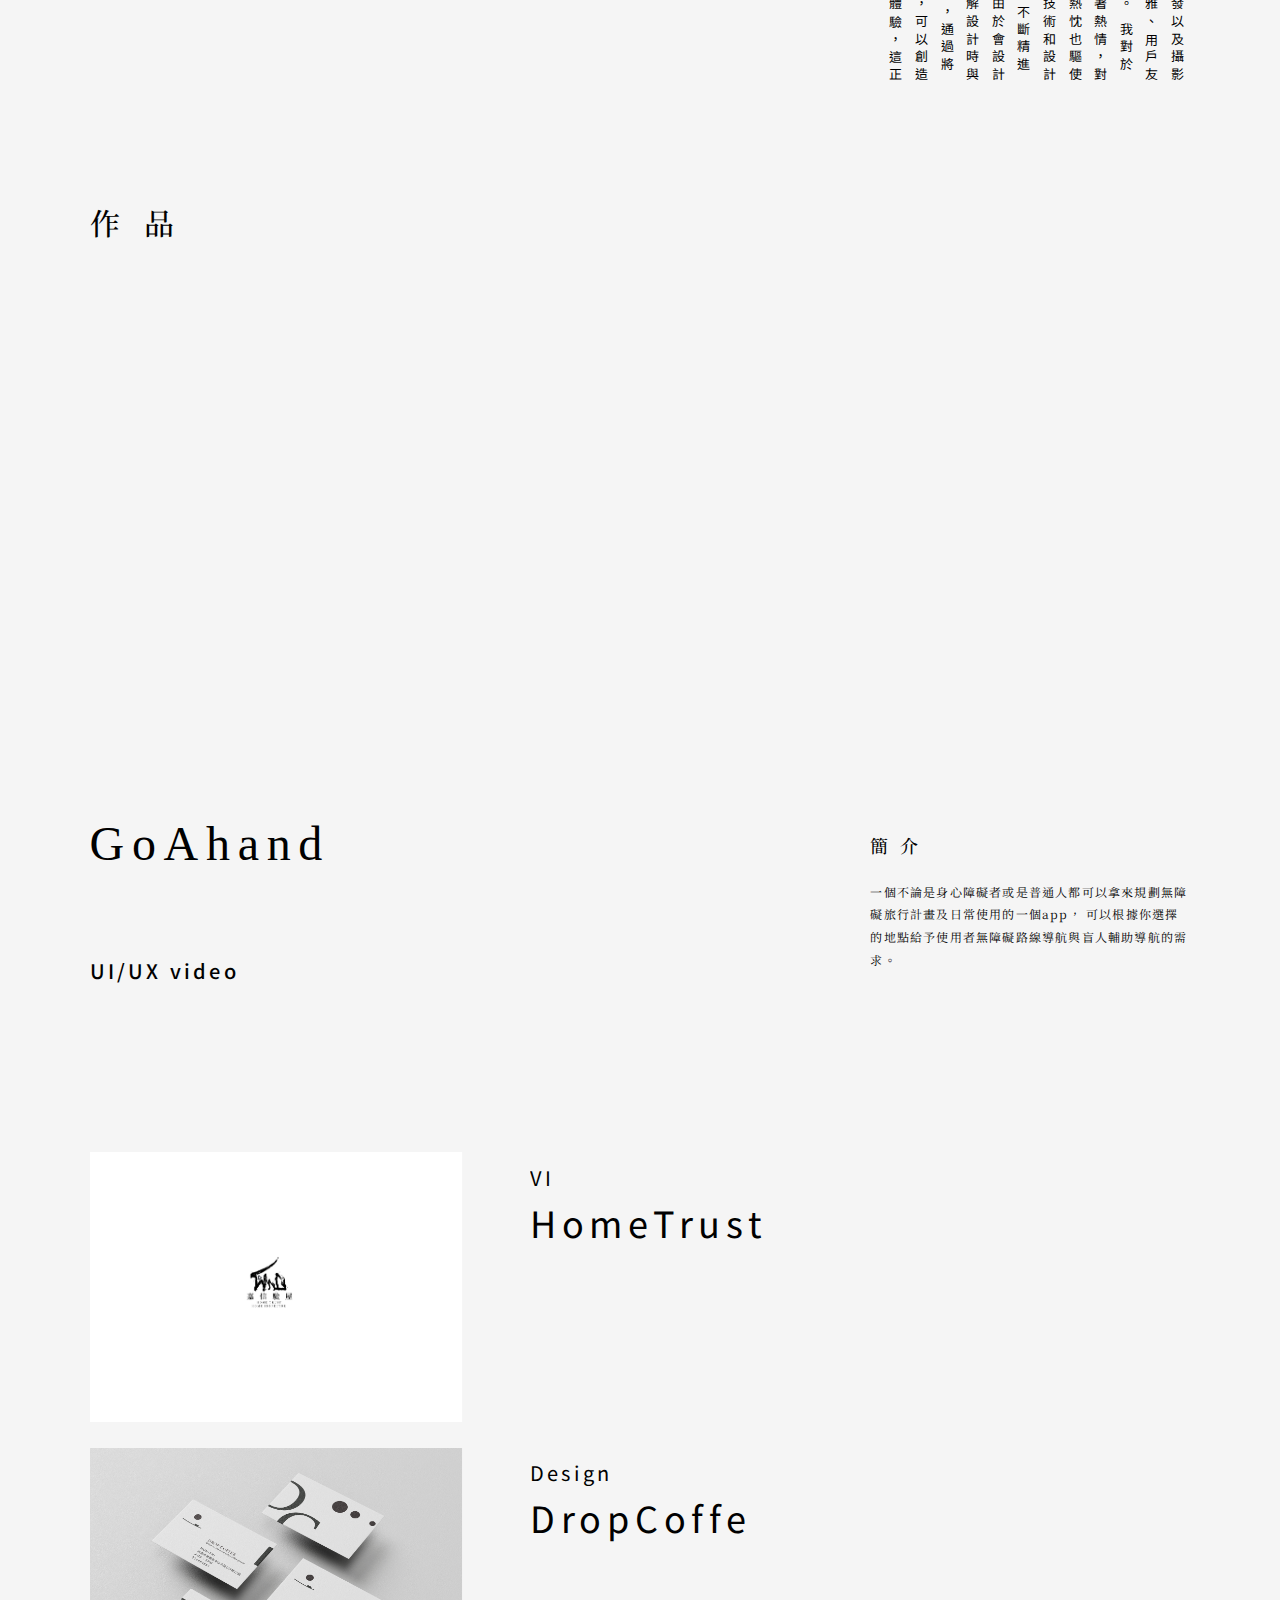
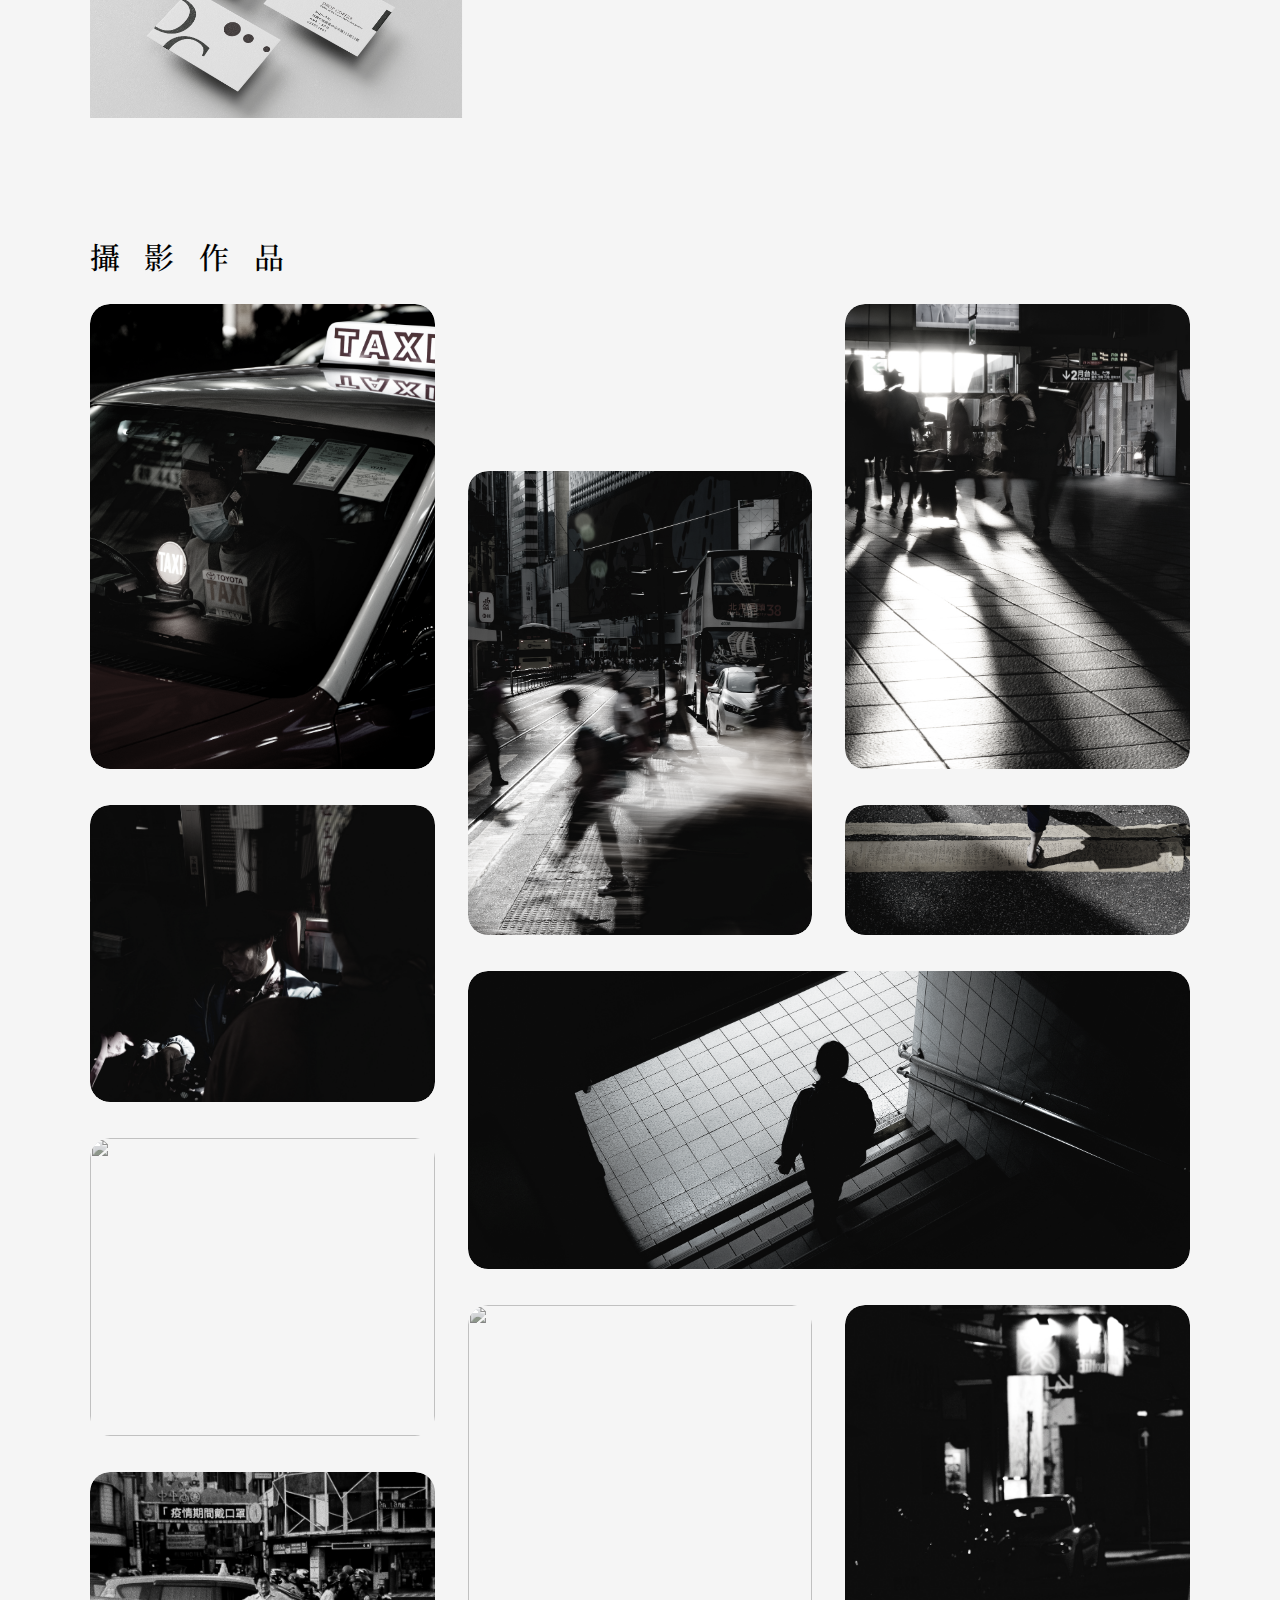
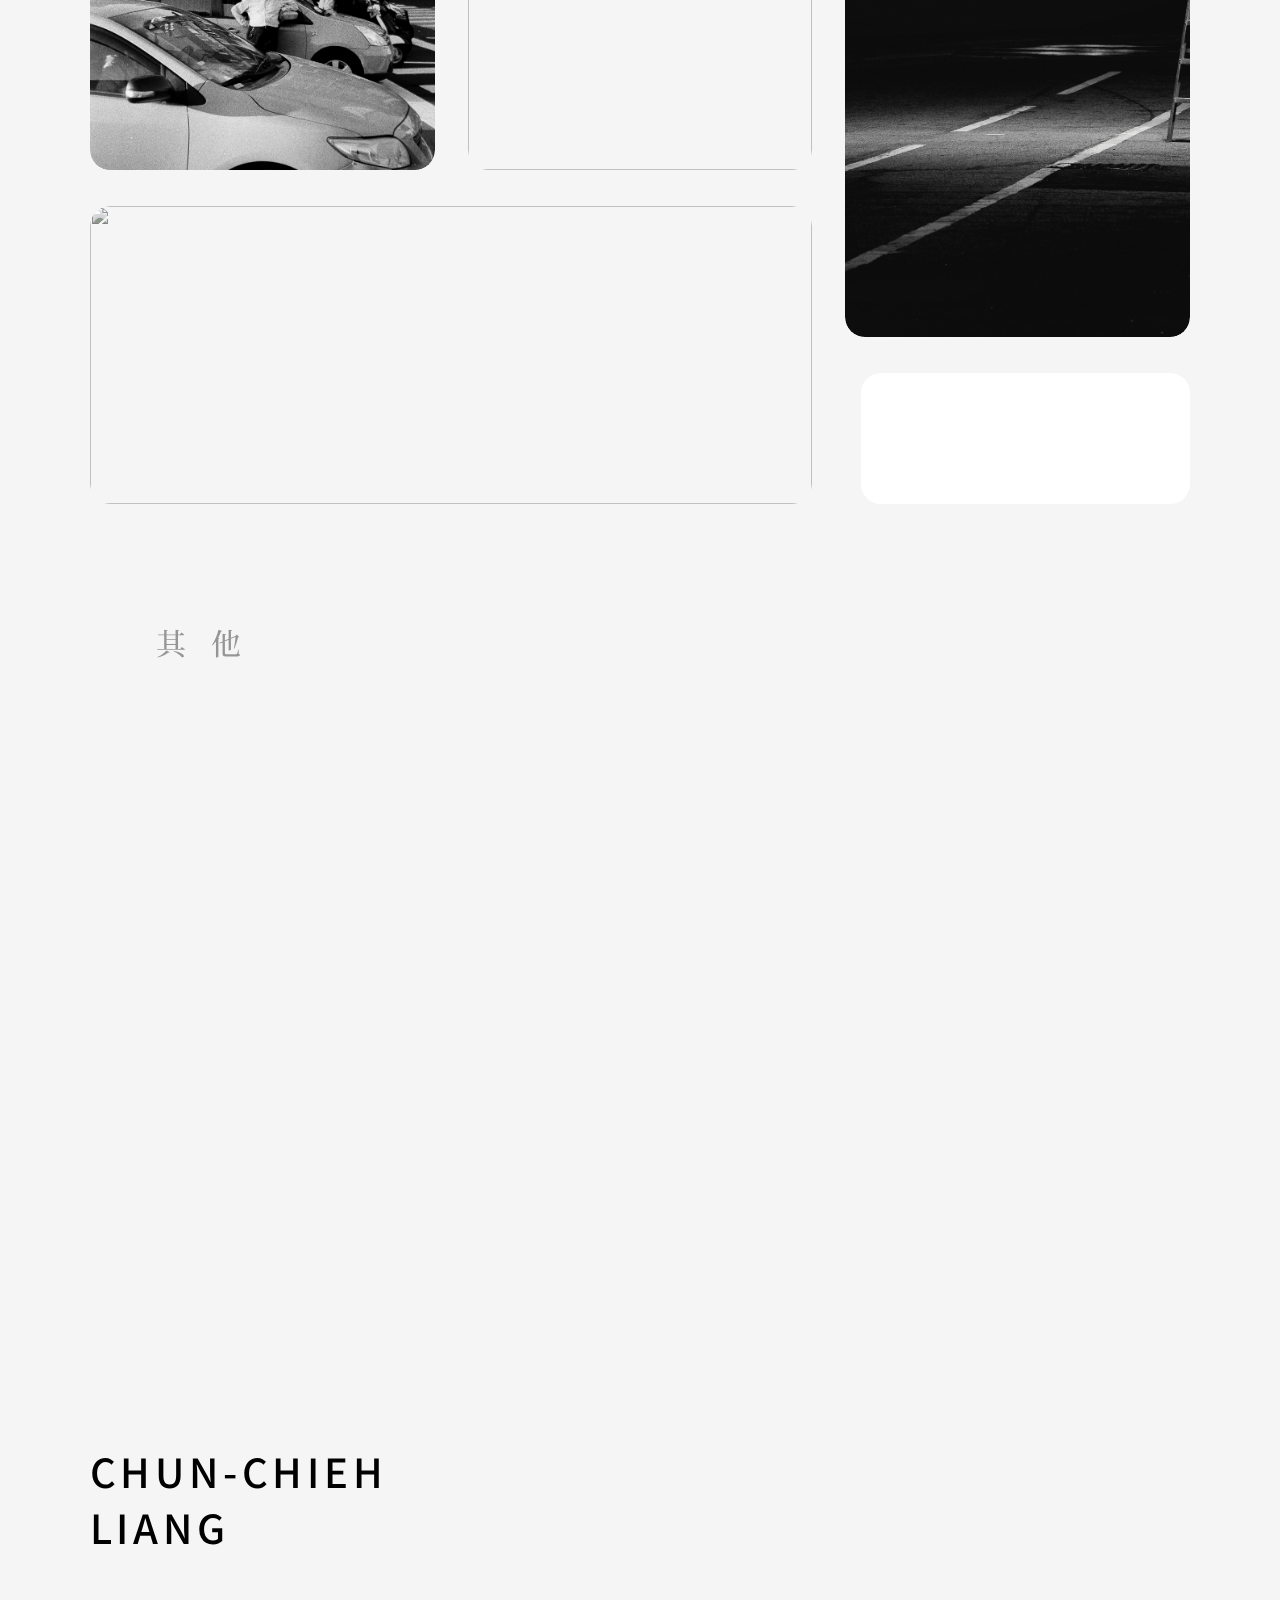
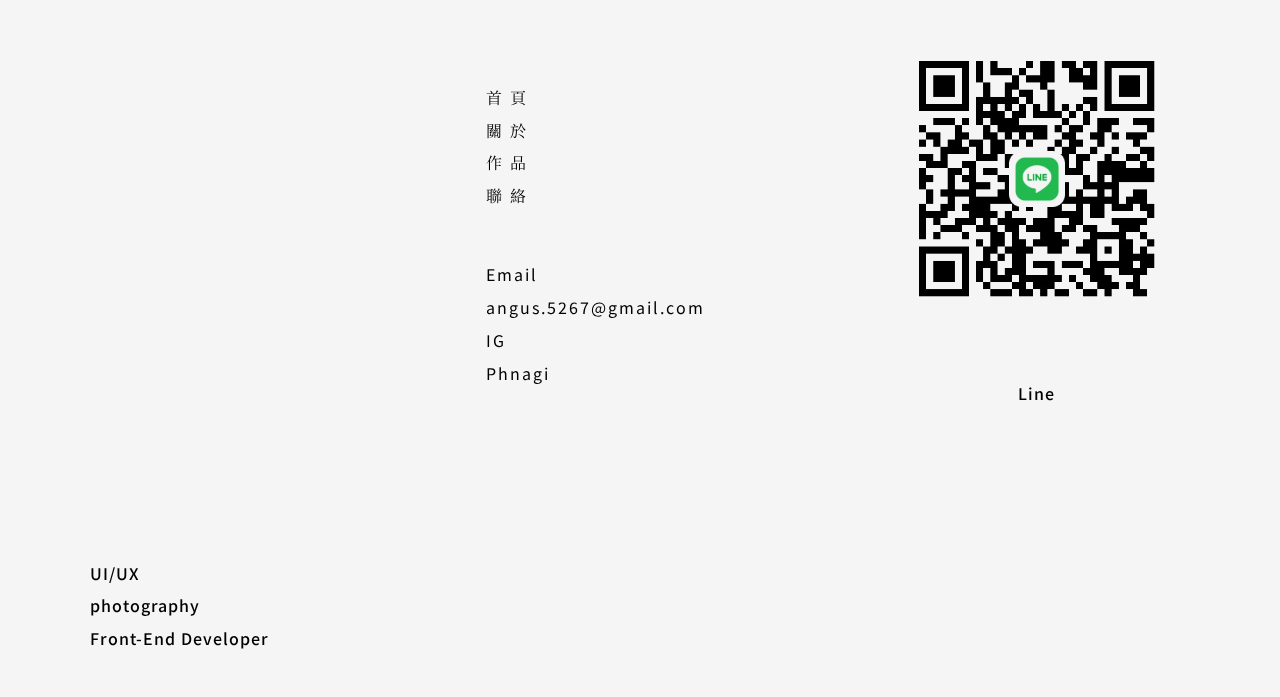
==== commit 10dfb5fd: "v.1.6.2" ====
--- a/index.html
+++ b/index.html
@@ -3,7 +3,7 @@
 <head>
     <meta charset="UTF-8">
     <meta name="viewport" content="width=device-width, initial-scale=1.0">
-    <title>nagi</title>
+    <title>nagiPortfolio</title>
     <link rel="stylesheet" href="style/init.css">
     <link rel="stylesheet" href="style/header.css">
     <link rel="stylesheet" href="style/HomePage/landinPage.css">
@@ -105,7 +105,7 @@
                 <a href="./workPage/homeTrust.html" class="secWorkVideoBox secWorkSpeed1" data-speed="1.5">
                     <img src="assets/images/VI/HomeTrust/VI.jpg" alt="">
                 </a>
-                <a href="../workPage/homeTrust.html" class="secWorkContentBox secWorkSpeed1" data-speed="1.5">
+                <a href="./workPage/homeTrust.html" class="secWorkContentBox secWorkSpeed1" data-speed="1.5">
                     <p class="secWorkSubTitle">VI</p>
                     <p class="secWorkTitle">HomeTrust</p>
     
